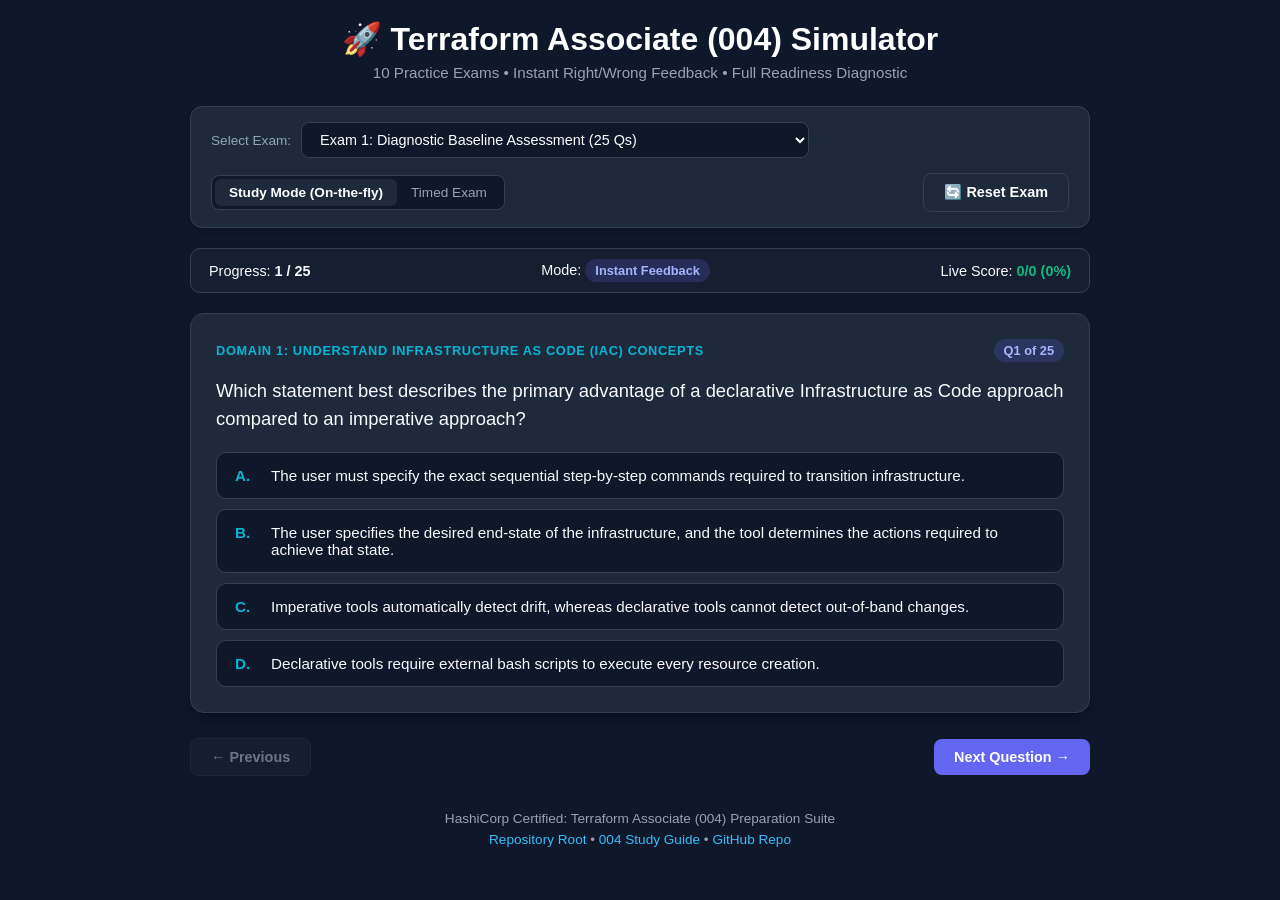
==== exams/simulator.html @ f4b9fcc1 "feat: add 10 full-length practice exams for Terraform Associate (004) with terminal and web simulato" ====
<!DOCTYPE html>
<html lang="en">
<head>
  <meta charset="UTF-8">
  <meta name="viewport" content="width=device-width, initial-scale=1.0">
  <title>Terraform Associate (004) Interactive Exam Simulator</title>
  <style>
    :root {
      --bg: #0f172a;
      --card-bg: #1e293b;
      --card-border: #334155;
      --text: #f8fafc;
      --text-muted: #94a3b8;
      --primary: #6366f1;
      --primary-hover: #4f46e5;
      --success: #10b981;
      --success-bg: rgba(16, 185, 129, 0.15);
      --danger: #ef4444;
      --danger-bg: rgba(239, 68, 68, 0.15);
      --warning: #f59e0b;
      --accent: #06b6d4;
    }
    * { box-sizing: border-box; margin: 0; padding: 0; font-family: -apple-system, BlinkMacSystemFont, "Segoe UI", Roboto, Helvetica, Arial, sans-serif; }
    body { background: var(--bg); color: var(--text); min-height: 100vh; padding: 20px; display: flex; flex-direction: column; align-items: center; }
    .container { width: 100%; max-width: 900px; }
    header { text-align: center; margin-bottom: 25px; }
    header h1 { font-size: 2rem; color: #fff; margin-bottom: 6px; display: flex; align-items: center; justify-content: center; gap: 10px; }
    header p { color: var(--text-muted); font-size: 0.95rem; }
    
    .nav-bar { background: var(--card-bg); border: 1px solid var(--card-border); border-radius: 12px; padding: 15px 20px; display: flex; flex-wrap: wrap; gap: 15px; justify-content: space-between; align-items: center; margin-bottom: 20px; box-shadow: 0 4px 6px -1px rgba(0, 0, 0, 0.2); }
    .select-group { display: flex; align-items: center; gap: 10px; }
    select, button { background: #0f172a; color: #fff; border: 1px solid var(--card-border); padding: 8px 14px; border-radius: 8px; font-size: 0.9rem; cursor: pointer; transition: all 0.2s; outline: none; }
    select:focus, button:focus { border-color: var(--primary); }
    button.btn-primary { background: var(--primary); border: none; font-weight: 600; }
    button.btn-primary:hover { background: var(--primary-hover); }
    
    .mode-toggle { display: flex; background: #0f172a; border-radius: 8px; padding: 3px; border: 1px solid var(--card-border); }
    .mode-btn { background: transparent; border: none; padding: 6px 14px; color: var(--text-muted); font-size: 0.85rem; border-radius: 6px; }
    .mode-btn.active { background: var(--card-bg); color: #fff; font-weight: 600; }
    
    .stats-bar { display: flex; justify-content: space-between; align-items: center; background: rgba(30, 41, 59, 0.5); border: 1px solid var(--card-border); border-radius: 10px; padding: 10px 18px; margin-bottom: 20px; font-size: 0.9rem; }
    .badge { display: inline-block; padding: 4px 10px; border-radius: 20px; font-size: 0.8rem; font-weight: 600; }
    .badge-blue { background: rgba(99, 102, 241, 0.2); color: #a5b4fc; }
    .badge-green { background: var(--success-bg); color: var(--success); }
    .badge-red { background: var(--danger-bg); color: var(--danger); }
    
    .question-card { background: var(--card-bg); border: 1px solid var(--card-border); border-radius: 14px; padding: 25px; margin-bottom: 25px; box-shadow: 0 10px 15px -3px rgba(0, 0, 0, 0.3); }
    .q-meta { display: flex; justify-content: space-between; align-items: center; margin-bottom: 15px; }
    .q-domain { font-size: 0.8rem; text-transform: uppercase; letter-spacing: 0.05em; color: var(--accent); font-weight: 600; }
    .q-text { font-size: 1.15rem; font-weight: 500; line-height: 1.5; margin-bottom: 20px; }
    
    .options-grid { display: flex; flex-direction: column; gap: 10px; }
    .option-btn { background: #0f172a; border: 1.5px solid var(--card-border); border-radius: 10px; padding: 14px 18px; text-align: left; color: var(--text); font-size: 0.95rem; cursor: pointer; transition: all 0.15s; display: flex; align-items: flex-start; gap: 12px; }
    .option-btn:hover:not(.locked) { border-color: var(--primary); background: #1e1b4b; }
    .option-btn.selected { border-color: var(--primary); background: rgba(99, 102, 241, 0.15); }
    .option-btn.correct { border-color: var(--success); background: var(--success-bg); color: #6ee7b7; }
    .option-btn.incorrect { border-color: var(--danger); background: var(--danger-bg); color: #fca5a5; }
    .option-letter { font-weight: bold; min-width: 24px; color: var(--accent); }
    
    .feedback-box { margin-top: 20px; padding: 16px 20px; border-radius: 10px; border-left: 4px solid var(--primary); background: #0b1329; display: none; }
    .feedback-title { font-weight: 700; margin-bottom: 6px; display: flex; align-items: center; gap: 8px; }
    .feedback-box.correct-fb { border-left-color: var(--success); }
    .feedback-box.correct-fb .feedback-title { color: var(--success); }
    .feedback-box.incorrect-fb { border-left-color: var(--danger); }
    .feedback-box.incorrect-fb .feedback-title { color: var(--danger); }
    .feedback-desc { font-size: 0.92rem; line-height: 1.5; color: #cbd5e1; }
    .lab-rec { margin-top: 10px; font-size: 0.85rem; color: #38bdf8; }
    
    .nav-controls { display: flex; justify-content: space-between; align-items: center; margin-top: 20px; }
    .btn { padding: 10px 20px; border-radius: 8px; font-weight: 600; cursor: pointer; border: 1px solid var(--card-border); background: var(--card-bg); color: #fff; }
    .btn:hover:not(:disabled) { background: #334155; }
    .btn:disabled { opacity: 0.4; cursor: not-allowed; }
    .btn-submit { background: var(--success); border: none; }
    .btn-submit:hover { background: #059669; }
    
    /* Result Report Card */
    #report-card { display: none; background: var(--card-bg); border: 1px solid var(--card-border); border-radius: 16px; padding: 30px; text-align: center; }
    .score-circle { width: 140px; height: 140px; border-radius: 50%; border: 8px solid var(--primary); display: flex; flex-direction: column; align-items: center; justify-content: center; margin: 20px auto; }
    .score-pct { font-size: 2.2rem; font-weight: 800; }
    .verdict-banner { padding: 14px 20px; border-radius: 10px; margin: 20px 0; font-size: 1.2rem; font-weight: 700; }
    .verdict-pass { background: var(--success-bg); color: var(--success); border: 1px solid var(--success); }
    .verdict-border { background: rgba(245, 158, 11, 0.15); color: var(--warning); border: 1px solid var(--warning); }
    .verdict-fail { background: var(--danger-bg); color: var(--danger); border: 1px solid var(--danger); }
    
    .domain-table { width: 100%; border-collapse: collapse; margin: 25px 0; text-align: left; font-size: 0.9rem; }
    .domain-table th, .domain-table td { padding: 10px 14px; border-bottom: 1px solid var(--card-border); }
    .domain-table th { color: var(--text-muted); font-size: 0.8rem; text-transform: uppercase; }
    .progress-bar-bg { background: #0f172a; border-radius: 6px; height: 10px; width: 100px; overflow: hidden; }
    .progress-bar-fill { height: 100%; background: var(--primary); }
    
    .footer-links { margin-top: 35px; text-align: center; font-size: 0.85rem; color: var(--text-muted); }
    .footer-links a { color: #38bdf8; text-decoration: none; }
    .footer-links a:hover { text-decoration: underline; }
  </style>
</head>
<body>
  <div class="container">
    <header>
      <h1>🚀 Terraform Associate (004) Simulator</h1>
      <p>10 Practice Exams &bull; Instant Right/Wrong Feedback &bull; Full Readiness Diagnostic</p>
    </header>

    <div class="nav-bar">
      <div class="select-group">
        <label for="examSelect" style="font-size: 0.85rem; color: var(--text-muted);">Select Exam:</label>
        <select id="examSelect" onchange="onExamChange()">
          <!-- Populated by JS -->
        </select>
      </div>

      <div class="mode-toggle">
        <button id="modeStudy" class="mode-btn active" onclick="setMode('study')">Study Mode (On-the-fly)</button>
        <button id="modeExam" class="mode-btn" onclick="setMode('exam')">Timed Exam</button>
      </div>
      
      <button class="btn" onclick="restartExam()">🔄 Reset Exam</button>
    </div>

    <div id="statsBar" class="stats-bar">
      <div>Progress: <span id="progressText" style="font-weight: 700;">1 / 25</span></div>
      <div>Mode: <span id="modeBadge" class="badge badge-blue">Instant Feedback</span></div>
      <div>Live Score: <span id="scoreText" style="font-weight: 700; color: var(--success);">0/0 (0%)</span></div>
      <div id="timerContainer" style="display: none;">⏱️ <span id="timerText" style="font-weight: 700; color: var(--warning);">60:00</span></div>
    </div>

    <!-- Active Question View -->
    <div id="questionContainer">
      <div class="question-card">
        <div class="q-meta">
          <span id="qDomain" class="q-domain">Domain 1: IaC Concepts</span>
          <span id="qIndexBadge" class="badge badge-blue">Q1 of 25</span>
        </div>
        <div id="qText" class="q-text">Loading question...</div>
        
        <div id="optionsGrid" class="options-grid">
          <!-- Populated by JS -->
        </div>

        <div id="feedbackBox" class="feedback-box">
          <div id="feedbackTitle" class="feedback-title"></div>
          <div id="feedbackDesc" class="feedback-desc"></div>
          <div id="labRec" class="lab-rec"></div>
        </div>
      </div>

      <div class="nav-controls">
        <button id="prevBtn" class="btn" onclick="prevQuestion()" disabled>&larr; Previous</button>
        <button id="nextBtn" class="btn btn-primary" onclick="nextQuestion()">Next Question &rarr;</button>
        <button id="submitBtn" class="btn btn-submit" onclick="finishExam()" style="display: none;">Submit & View Scorecard</button>
      </div>
    </div>

    <!-- Result Report Card -->
    <div id="report-card">
      <h2>🏁 Exam Complete</h2>
      <p id="reportSub" style="color: var(--text-muted); margin-top: 5px;">Diagnostic Performance Breakdown</p>
      
      <div class="score-circle">
        <span id="finalScorePct" class="score-pct">88%</span>
        <span style="font-size: 0.8rem; color: var(--text-muted);">Pass: 70%</span>
      </div>

      <div id="verdictBanner" class="verdict-banner">EXAM READY!</div>
      <p id="verdictDetail" style="margin-bottom: 20px; line-height: 1.5;"></p>

      <table class="domain-table">
        <thead>
          <tr>
            <th>Exam Domain</th>
            <th>Questions</th>
            <th>Mastery</th>
            <th>Status</th>
          </tr>
        </thead>
        <tbody id="domainTableBody">
          <!-- Populated by JS -->
        </tbody>
      </table>

      <div id="labRecsBox" style="text-align: left; background: #0f172a; padding: 18px; border-radius: 10px; margin-top: 20px;">
        <h4 style="color: #38bdf8; margin-bottom: 8px;">🎯 Target Practice Exercises for Weak Areas:</h4>
        <ul id="recsList" style="margin-left: 20px; line-height: 1.8; color: #cbd5e1;"></ul>
      </div>

      <div style="margin-top: 25px;">
        <button class="btn btn-primary" onclick="restartExam()">Take Another Exam</button>
      </div>
    </div>

    <div class="footer-links">
      <p>HashiCorp Certified: Terraform Associate (004) Preparation Suite</p>
      <p style="margin-top: 6px;">
        <a href="../README.md">Repository Root</a> &bull;
        <a href="STUDY_GUIDE_004.md">004 Study Guide</a> &bull;
        <a href="https://github.com/adric2001/terraform_practice" target="_blank">GitHub Repo</a>
      </p>
    </div>
  </div>

  <script>
    const ALL_EXAMS = [{"exam_id": 1, "title": "Diagnostic Baseline Assessment", "description": "Broad assessment covering all 9 domains of the Terraform Associate 004 exam blueprint to establish your readiness baseline.", "domain_focus": "All 9 Domains", "total_questions": 25, "passing_percentage": 70, "time_limit_minutes": 60, "questions": [{"id": "q1_01", "domain": "Domain 1: Understand Infrastructure as Code (IaC) Concepts", "question": "Which statement best describes the primary advantage of a declarative Infrastructure as Code approach compared to an imperative approach?", "options": ["A. The user must specify the exact sequential step-by-step commands required to transition infrastructure.", "B. The user specifies the desired end-state of the infrastructure, and the tool determines the actions required to achieve that state.", "C. Imperative tools automatically detect drift, whereas declarative tools cannot detect out-of-band changes.", "D. Declarative tools require external bash scripts to execute every resource creation."], "answer": "B", "explanation": "Declarative IaC (like Terraform) focuses on WHAT the final infrastructure should look like. The tool computes the difference between current state and desired state and executes the necessary API calls. Imperative tools (like custom scripts or Ansible ad-hoc) require you to write the exact steps (HOW) to reach the state.", "recommended_exercise": "01-first-resource"}, {"id": "q1_02", "domain": "Domain 3: Understand Terraform Basics", "question": "Where does Terraform store downloaded provider plugins by default during 'terraform init'?", "options": ["A. Inside the system '/etc/terraform.d/plugins' directory.", "B. Inside the hidden subdirectory '.terraform/providers/' within the working directory.", "C. Directly inside the 'terraform.tfstate' file.", "D. Provider binaries are never downloaded locally; they run remotely in HashiCorp cloud."], "answer": "B", "explanation": "Terraform downloads provider plugins into the hidden `.terraform/providers` directory in the current working directory (unless a central plugin cache directory is configured via `plugin_cache_dir`).", "recommended_exercise": "01-first-resource"}, {"id": "q1_03", "domain": "Domain 6: Use the Core Terraform Workflow", "question": "You execute 'terraform plan'. What does this command do?", "options": ["A. It directly makes API calls to create the resources in the cloud provider.", "B. It reads the current state, compares it with the configuration code, and outputs a preview of proposed changes without modifying real infrastructure.", "C. It validates syntax only and ignores remote provider state.", "D. It irrevocably commits state changes to the remote backend."], "answer": "B", "explanation": "'terraform plan' creates an execution plan. It refreshes state against real-world infrastructure (unless -refresh=false is specified), compares it with HCL configuration, and prints the proposed actions (+ create, ~ update, - destroy) without modifying resources.", "recommended_exercise": "01-first-resource"}, {"id": "q1_04", "domain": "Domain 4: Use Terraform Outside the Core Workflow", "question": "You run 'terraform fmt -check'. What is the outcome if one of your .tf files contains formatting inconsistencies?", "options": ["A. The command automatically formats and saves the file.", "B. The command deletes the misformatted file.", "C. The command returns a non-zero exit code and lists the files that need formatting, without modifying them.", "D. The command raises a fatal HCL syntax compilation error and halts the CI pipeline."], "answer": "C", "explanation": "The '-check' flag verifies if input files are formatted according to canonical HCL style. If any file needs formatting, it returns exit code 3 (non-zero) and prints the filenames, which is ideal for CI/CD linting gates.", "recommended_exercise": "01-first-resource"}, {"id": "q1_05", "domain": "Domain 8: Read, Generate, and Modify Configuration", "question": "Given a variable declared as: variable \"db_pass\" { type = string, sensitive = true }. What happens when you reference this variable in an output?", "options": ["A. Terraform encrypts the state file with AES-256 automatically.", "B. Terraform will throw an error during plan unless the output is also marked 'sensitive = true'.", "C. Terraform displays the cleartext value in CLI stdout during apply.", "D. Terraform redacts the value in terraform.tfstate."], "answer": "B", "explanation": "Terraform prevents accidental leakage of sensitive values. If an output references a sensitive variable or resource attribute, Terraform requires that output block to explicitly declare 'sensitive = true'; otherwise, planning halts with an error.", "recommended_exercise": "02-variables-and-outputs"}, {"id": "q1_06", "domain": "Domain 8: Read, Generate, and Modify Configuration", "question": "In what order of precedence does Terraform resolve variable values (from lowest to highest priority)?", "options": ["A. Default values -> Environment variables (TF_VAR_*) -> terraform.tfvars -> CLI -var flags", "B. CLI -var flags -> terraform.tfvars -> Environment variables -> Default values", "C. terraform.tfvars -> CLI -var flags -> Default values -> Environment variables", "D. Environment variables -> Default values -> terraform.tfvars -> CLI -var flags"], "answer": "A", "explanation": "Precedence from lowest to highest: 1. Default values declared in variable blocks; 2. TF_VAR_* environment variables; 3. terraform.tfvars; 4. terraform.tfvars.json; 5. *.auto.tfvars; 6. Command line flags (-var and -var-file). Higher precedence overrides lower.", "recommended_exercise": "02-variables-and-outputs"}, {"id": "q1_07", "domain": "Domain 8: Read, Generate, and Modify Configuration", "question": "You have a list of subnets: var.subnets = [\"subnet-a\", \"subnet-b\", \"subnet-c\"]. You create resources using 'count = length(var.subnets)'. What happens if you remove \"subnet-a\" from the beginning of the list?", "options": ["A. Only subnet-a is destroyed; subnet-b and subnet-c remain untouched.", "B. Subnet-b takes index [0] and subnet-c takes index [1], causing Terraform to modify or recreate all subsequent resources due to index shifting.", "C. Terraform produces a duplicate key exception.", "D. The count meta-argument automatically detects value names and avoids recreation."], "answer": "B", "explanation": "'count' identifies resources by numeric indices (e.g. aws_subnet.net[0], aws_subnet.net[1]). Removing an item from the beginning shifts all subsequent items down by one index, which causes Terraform to update or destroy/recreate every downstream resource. 'for_each' avoids this problem.", "recommended_exercise": "06-count-and-foreach"}, {"id": "q1_08", "domain": "Domain 8: Read, Generate, and Modify Configuration", "question": "When should you use the 'for_each' meta-argument instead of 'count'?", "options": ["A. Only when creating exactly two resources.", "B. When instances correspond to distinct named items (maps or sets of strings) and you want to prevent unintended recreation if items are added or removed from the middle.", "C. When provisioning resources without any provider configuration.", "D. 'for_each' is deprecated in Terraform 1.5+ in favor of count."], "answer": "B", "explanation": "'for_each' accepts a map or set of strings. Each resource instance is identified by its string key (e.g., [\"web\"], [\"db\"]), ensuring that adding or removing elements only affects that specific resource instance.", "recommended_exercise": "06-count-and-foreach"}, {"id": "q1_09", "domain": "Domain 7: Implement and Maintain State", "question": "Why is remote state locking essential when collaborating on Terraform projects?", "options": ["A. It encrypts the state file using customer-managed KMS keys.", "B. It prevents concurrent runs from executing against the same state file simultaneously, which could cause state corruption or conflicting changes.", "C. It locks the Terraform CLI version so team members cannot upgrade.", "D. It prevents developers from reading sensitive passwords in outputs."], "answer": "B", "explanation": "State locking ensures mutual exclusion. If two team members or CI jobs run 'terraform apply' at the same time on the same state, locking ensures only one process writes to state while the other waits or errors, preventing split-brain corruption.", "recommended_exercise": "17-remote-backends-and-locking"}, {"id": "q1_10", "domain": "Domain 7: Implement and Maintain State", "question": "Which combination is a standard AWS-based remote backend configuration that supports state locking?", "options": ["A. Amazon S3 bucket for state storage + DynamoDB table for state locking.", "B. Amazon EBS volume mounted across network instances.", "C. Amazon SQS queue + Amazon SNS topic.", "D. Amazon RDS PostgreSQL instance alone without S3."], "answer": "A", "explanation": "In AWS, standard practice uses an Amazon S3 bucket (with versioning and encryption) for storing the 'terraform.tfstate' file and an Amazon DynamoDB table (with a primary key named 'LockID') for distributed state locking.", "recommended_exercise": "17-remote-backends-and-locking"}, {"id": "q1_11", "domain": "Domain 4: Use Terraform Outside the Core Workflow", "question": "What is the purpose of the '.terraform.lock.hcl' file committed to version control?", "options": ["A. It holds the active state lock during an apply execution.", "B. It records the exact provider versions and cryptographic checksums selected for the configuration (Dependency Lock File).", "C. It contains encrypted backend secrets and master database credentials.", "D. It prevents unauthorized developers from executing 'terraform destroy'."], "answer": "B", "explanation": "The dependency lock file (.terraform.lock.hcl) pins the exact provider versions and their cryptographic hashes (hashes of provider binaries). Committing it to VCS guarantees that all team members and CI pipelines use identical provider versions.", "recommended_exercise": "01-first-resource"}, {"id": "q1_12", "domain": "Domain 8: Read, Generate, and Modify Configuration", "question": "What is the function of the lifecycle rule 'create_before_destroy = true'?", "options": ["A. It creates a backup of the state file before executing any destroy command.", "B. It reverses the default replacement order: Terraform creates the new replacement resource first before destroying the existing resource.", "C. It prevents any user from ever destroying the resource.", "D. It automatically rolls back failed deployments to the prior commit."], "answer": "B", "explanation": "Normally, when a resource requires replacement, Terraform destroys the old resource first, then creates the new one. 'create_before_destroy = true' inverts this lifecycle, provisioning the replacement first to reduce service downtime.", "recommended_exercise": "07-lifecycle-rules"}, {"id": "q1_13", "domain": "Domain 8: Read, Generate, and Modify Configuration", "question": "A junior engineer sets 'prevent_destroy = true' inside a database resource's lifecycle block. What happens if someone runs 'terraform destroy'?", "options": ["A. Terraform destroys all other resources and leaves the database unmanaged.", "B. Terraform halts with an error and refuses to execute the plan that would destroy the protected resource.", "C. Terraform ignores the rule if the user passes '-auto-approve'.", "D. Terraform deletes the database but saves a snapshot in AWS S3."], "answer": "B", "explanation": "'prevent_destroy = true' causes Terraform to reject with an error any execution plan that would destroy the resource (including 'terraform destroy' or replacement plans). It is a safety measure against accidental deletion.", "recommended_exercise": "07-lifecycle-rules"}, {"id": "q1_14", "domain": "Domain 5: Interact with Terraform Modules", "question": "You want to reference an output named 'vpc_id' defined inside a child module called 'network'. How do you reference it from the root module?", "options": ["A. vpc_id", "B. module.network.vpc_id", "C. child.network.outputs.vpc_id", "D. module.network.outputs.vpc_id"], "answer": "B", "explanation": "Outputs from child modules are accessed using the syntax 'module.<MODULE_NAME>.<OUTPUT_NAME>'. For example: 'module.network.vpc_id'.", "recommended_exercise": "10-child-modules"}, {"id": "q1_15", "domain": "Domain 5: Interact with Terraform Modules", "question": "Can you specify a 'version' argument when calling a local child module with 'source = \"./modules/storage\"'?", "options": ["A. Yes, version constraints can be applied to local path modules.", "B. No, the 'version' argument is only supported for modules sourced from a module registry.", "C. Yes, but only if the local folder is a Git submodule.", "D. Yes, as long as the version matches a Git tag."], "answer": "B", "explanation": "Terraform only supports the 'version' meta-argument for modules sourced from a registry (public or private). Local filesystem directory sources ('./' or '../') do not support the 'version' argument.", "recommended_exercise": "10-child-modules"}, {"id": "q1_16", "domain": "Domain 8: Read, Generate, and Modify Configuration", "question": "What is the key difference between a 'data' source block and a 'resource' block?", "options": ["A. 'data' blocks provision new infrastructure, while 'resource' blocks only read existing infrastructure.", "B. 'data' blocks allow Terraform to read and use information defined outside of Terraform or by another configuration, without managing its lifecycle.", "C. 'data' blocks are executed during 'terraform init', while 'resource' blocks are executed during 'terraform apply'.", "D. 'data' blocks cannot accept any input arguments."], "answer": "B", "explanation": "Data sources ('data' blocks) fetch read-only data from an external API or file (e.g. looking up an existing AMI ID or VPC). They do not create or destroy infrastructure; resource blocks manage infrastructure lifecycle.", "recommended_exercise": "05-data-sources"}, {"id": "q1_17", "domain": "Domain 8: Read, Generate, and Modify Configuration", "question": "What modern Terraform feature (introduced in Terraform 1.1+) allows you to rename a resource in your HCL code without Terraform planning to destroy and recreate it?", "options": ["A. alias block", "B. moved block", "C. rename block", "D. lifecycle { replace_triggered_by = ... }"], "answer": "B", "explanation": "The 'moved' block allows declarative state refactoring: 'moved { from = local_file.old to = local_file.new }'. During plan, Terraform recognizes the rename and updates state without destroying the live asset.", "recommended_exercise": "15-refactoring-with-moved-blocks"}, {"id": "q1_18", "domain": "Domain 4: Use Terraform Outside the Core Workflow", "question": "You have an existing cloud resource created manually via the Web Console. How can you bring it under Terraform management using Terraform 1.5+ declarative syntax?", "options": ["A. Use an 'import' block specifying 'to' (the resource address) and 'id' (the provider's resource ID).", "B. You must manually edit the 'terraform.tfstate' JSON file in a text editor.", "C. Run 'terraform init -import' with the cloud ARN.", "D. It is impossible to import resources once created outside Terraform."], "answer": "A", "explanation": "Terraform 1.5+ introduced the declarative 'import' block ('import { to = aws_s3_bucket.bucket id = \"my-bucket-name\" }'). Running 'terraform plan' previews the import and can generate HCL with '-generate-config-out'.", "recommended_exercise": "16-declarative-import"}, {"id": "q1_19", "domain": "Domain 4: Use Terraform Outside the Core Workflow", "question": "Which command allows you to view the detailed attributes of a specific resource tracked in your state file?", "options": ["A. terraform state list", "B. terraform state show <RESOURCE_ADDRESS>", "C. terraform plan -inspect", "D. terraform state dump"], "answer": "B", "explanation": "'terraform state show <address>' displays single-resource attributes stored in state. 'terraform state list' only lists the resource addresses without attributes.", "recommended_exercise": "12-state-manipulation"}, {"id": "q1_20", "domain": "Domain 8: Read, Generate, and Modify Configuration", "question": "What is the modern built-in resource introduced in Terraform 1.4 that replaces the external 'null_resource' without requiring third-party provider downloads?", "options": ["A. terraform_data", "B. local_exec", "C. core_resource", "D. generic_resource"], "answer": "A", "explanation": "'terraform_data' is built directly into Terraform (no provider plugin required). It stores arbitrary values, participates in the graph, and supports 'triggers_replace' to force replacement.", "recommended_exercise": "14-terraform-data-and-provisioners"}, {"id": "q1_21", "domain": "Domain 9: Understand Terraform Cloud/Enterprise Capabilities", "question": "What is a 'speculative plan' in Terraform Cloud?", "options": ["A. A plan that randomly chooses instance sizes to test cost variations.", "B. A plan triggered automatically by a pull request to test if code merges cleanly and plan succeeds, without saving state or modifying infrastructure.", "C. A plan generated without verifying provider credentials.", "D. An unverified plan scheduled to run overnight."], "answer": "B", "explanation": "In Terraform Cloud, when a developer opens a Pull Request on a connected VCS repo, a speculative plan runs automatically. It verifies that the plan succeeds and shows what would change, but cannot be applied and does not lock state.", "recommended_exercise": "21-capstone-production-system"}, {"id": "q1_22", "domain": "Domain 4: Use Terraform Outside the Core Workflow", "question": "What file extension is used by the native Terraform test framework introduced in Terraform 1.6+?", "options": ["A. .test.tf", "B. .tftest.hcl (or .tftest.json)", "C. .spec.tf", "D. .unit.hcl"], "answer": "B", "explanation": "Terraform 1.6+ native testing discovers test files ending in '.tftest.hcl' or '.tftest.json' in the current directory or a 'tests/' subdirectory when running 'terraform test'.", "recommended_exercise": "19-testing-framework-tftest"}, {"id": "q1_23", "domain": "Domain 8: Read, Generate, and Modify Configuration", "question": "You need to configure an active-passive disaster recovery setup where resources are provisioned in two different AWS regions (us-east-1 and us-west-2). How do you configure the provider?", "options": ["A. You must create two completely separate git repositories; Terraform cannot manage multiple regions in one workspace.", "B. Declare multiple provider \"aws\" blocks and assign an 'alias' argument to the secondary provider.", "C. Use the '-region' CLI parameter during apply.", "D. Declare provider \"aws_secondary\"."], "answer": "B", "explanation": "To define multiple configurations for the same provider, define one default provider block and additional aliased blocks using 'alias = \"dr_region\"'. Resources reference the alias using 'provider = aws.dr_region'.", "recommended_exercise": "18-multi-provider-aliasing"}, {"id": "q1_24", "domain": "Domain 8: Read, Generate, and Modify Configuration", "question": "Which HCL expression returns 'staging' if var.env is an empty string, but returns var.env otherwise?", "options": ["A. lookup(var.env, \"staging\")", "B. var.env != \"\" ? var.env : \"staging\"", "C. if var.env == \"\" then \"staging\" else var.env", "D. coalesce(var.env, \"staging\") -- wait, only if var.env is null or empty"], "answer": "B", "explanation": "The ternary conditional expression syntax is: 'condition ? true_val : false_val'. Therefore, 'var.env != \"\" ? var.env : \"staging\"' cleanly handles checking for an empty string.", "recommended_exercise": "08-builtin-functions"}, {"id": "q1_25", "domain": "Domain 4: Use Terraform Outside the Core Workflow", "question": "You suspect that an EC2 instance managed by Terraform has become corrupted and need Terraform to recreate it on the next apply without recreating any other resources. What is the recommended modern approach?", "options": ["A. Run 'terraform taint aws_instance.web' (legacy approach).", "B. Run 'terraform apply -replace=\"aws_instance.web\"'.", "C. Delete the instance from the state file using 'terraform state rm'.", "D. Change the resource name in HCL."], "answer": "B", "explanation": "While 'terraform taint' existed in older versions, HashiCorp officially recommends using 'terraform apply -replace=\"ADDRESS\"' (or 'terraform plan -replace=...'). It does not immediately modify state and integrates safely with the plan workflow.", "recommended_exercise": "12-state-manipulation"}]}, {"exam_id": 2, "title": "Core Workflow & CLI Deep Dive", "description": "Exhaustive testing of CLI commands, flags, init mechanics, plan serialization, log levels, and workflow edge cases.", "domain_focus": "Domain 3, 4, 6", "total_questions": 25, "passing_percentage": 70, "time_limit_minutes": 60, "questions": [{"id": "q2_01", "domain": "Domain 6: Use the Core Terraform Workflow", "question": "During 'terraform init', which of the following operations are performed? (Select all that apply / Choose most comprehensive)", "options": ["A. Initializes backend storage, downloads referenced child modules, and downloads required provider plugins.", "B. Applies state modifications directly to the cloud provider.", "C. Destroys all untracked resources.", "D. Creates cryptographic SSH keys on the local machine."], "answer": "A", "explanation": "'terraform init' initializes the working directory by: 1. Configuring and initializing the backend; 2. Sourcing and installing child modules; 3. Downloading and caching provider plugins and verifying checksums against the lock file.", "recommended_exercise": "01-first-resource"}, {"id": "q2_02", "domain": "Domain 6: Use the Core Terraform Workflow", "question": "You run 'terraform plan -out=tfplan.binary'. What is an important security consideration regarding this saved plan file?", "options": ["A. The file is automatically encrypted with the user's GPG key.", "B. The plan file is stored in cleartext (binary serialized JSON) and may contain sensitive variable values or passwords.", "C. The file can only be read on the same machine after running 'terraform decrypt'.", "D. The plan file expires after 5 minutes."], "answer": "B", "explanation": "Saved plan files generated with '-out' contain the full proposed state and configuration values, which may include plaintext sensitive attributes and secrets. It must be protected with appropriate file permissions and not committed to public repositories.", "recommended_exercise": "02-variables-and-outputs"}, {"id": "q2_03", "domain": "Domain 6: Use the Core Terraform Workflow", "question": "What is the difference between running 'terraform apply' and 'terraform apply tfplan'?", "options": ["A. 'terraform apply tfplan' applies the exact pre-computed plan without re-prompting for confirmation or recalculating diffs, whereas 'terraform apply' calculates a new plan and prompts for interactive approval.", "B. 'terraform apply tfplan' can only be executed in Terraform Cloud.", "C. 'terraform apply' is faster because it skips the refresh phase.", "D. There is no difference; tfplan is ignored."], "answer": "A", "explanation": "When given a saved plan file ('terraform apply tfplan'), Terraform does not generate a new plan or prompt for user confirmation ('yes'). It guarantees that only the exact changes evaluated when 'plan -out' was executed will be applied.", "recommended_exercise": "01-first-resource"}, {"id": "q2_04", "domain": "Domain 6: Use the Core Terraform Workflow", "question": "What exit code does 'terraform plan -detailed-exitcode' return when the plan succeeded and there are infrastructural changes to apply?", "options": ["A. 0", "B. 1", "C. 2", "D. 255"], "answer": "C", "explanation": "With '-detailed-exitcode': 0 = Succeeded with no changes; 1 = Error occurred; 2 = Succeeded with non-empty diff (changes present). This is widely used in CI/CD pipeline scripts to decide whether to prompt for approvals.", "recommended_exercise": "01-first-resource"}, {"id": "q2_05", "domain": "Domain 6: Use the Core Terraform Workflow", "question": "You need to update your state to reflect out-of-band changes without modifying any real cloud resources. What command should you use in modern Terraform?", "options": ["A. terraform apply -refresh-only", "B. terraform refresh (legacy standalone command)", "C. terraform plan -force", "D. terraform sync"], "answer": "A", "explanation": "In modern Terraform, 'terraform apply -refresh-only' inspects real infrastructure and updates the state file to match reality, presenting a plan of state-only changes for approval without making changes to real resources. The old 'terraform refresh' command is discouraged.", "recommended_exercise": "12-state-manipulation"}, {"id": "q2_06", "domain": "Domain 6: Use the Core Terraform Workflow", "question": "Under what circumstance should the '-target' option ('terraform apply -target=...') be used?", "options": ["A. As the standard everyday way to deploy microservices independently.", "B. Solely for exceptional troubleshooting or recovery from errors where dependencies are broken.", "C. To speed up daily production deployments.", "D. Whenever deploying to non-default regions."], "answer": "B", "explanation": "HashiCorp explicitly warns that '-target' should only be used for exceptional circumstances or disaster recovery (e.g., when a dependency cycle or dead resource prevents regular plans). Regular use leads to state drift and hidden dependency failures.", "recommended_exercise": "04-resource-dependencies"}, {"id": "q2_07", "domain": "Domain 4: Use Terraform Outside the Core Workflow", "question": "Which command checks whether HCL syntax is valid and whether internal resource references match, without querying remote cloud APIs?", "options": ["A. terraform init", "B. terraform validate", "C. terraform plan", "D. terraform lint"], "answer": "B", "explanation": "'terraform validate' verifies syntax, variable declarations, module arguments, and attribute references in HCL files. It does not contact remote APIs or examine existing state files, making it extremely fast for pre-commit hooks.", "recommended_exercise": "13-validations-and-conditions"}, {"id": "q2_08", "domain": "Domain 4: Use Terraform Outside the Core Workflow", "question": "Which environment variable configures verbose logging levels for the Terraform CLI?", "options": ["A. TERRAFORM_DEBUG", "B. TF_LOG", "C. HASHICORP_VERBOSE", "D. TF_VERBOSITY"], "answer": "B", "explanation": "'TF_LOG' sets the logging level. Valid values are (in increasing verbosity): TRACE, DEBUG, INFO, WARN, ERROR, or OFF. To write logs to a file, use 'TF_LOG_PATH'.", "recommended_exercise": "01-first-resource"}, {"id": "q2_09", "domain": "Domain 4: Use Terraform Outside the Core Workflow", "question": "What is the highest verbosity logging level available in Terraform?", "options": ["A. ALL", "B. DEBUG", "C. TRACE", "D. MAX"], "answer": "C", "explanation": "TRACE is the most verbose log level. It outputs internal engine operations, full HTTP request/response payloads to and from providers, and graph resolution steps.", "recommended_exercise": "01-first-resource"}, {"id": "q2_010", "domain": "Domain 6: Use the Core Terraform Workflow", "question": "If you send a single SIGINT (Ctrl+C) to a running 'terraform apply' process, what does Terraform do?", "options": ["A. Immediately kills all API connections and leaves state corrupted.", "B. Gracefully waits for currently in-flight resource operations to finish, saves the updated state, and then stops.", "C. Immediately executes a rollback by destroying all created resources.", "D. Ignores the signal completely until all plan items finish."], "answer": "B", "explanation": "On receiving a single SIGINT, Terraform enters a graceful shutdown: it stops starting new operations, allows in-flight provider API calls to conclude, updates the state file with completed work, and safely exits. Sending a second SIGINT forces an immediate abort with risk of state inconsistency.", "recommended_exercise": "01-first-resource"}, {"id": "q2_011", "domain": "Domain 4: Use Terraform Outside the Core Workflow", "question": "You want to test HCL expressions and evaluate functions interactively. Which Terraform CLI command opens an interactive REPL console?", "options": ["A. terraform repl", "B. terraform console", "C. terraform test -i", "D. terraform eval"], "answer": "B", "explanation": "'terraform console' opens an interactive shell where you can evaluate functions, inspect state variables, test ternary operators, and view data source returns against the current state.", "recommended_exercise": "08-builtin-functions"}, {"id": "q2_012", "domain": "Domain 4: Use Terraform Outside the Core Workflow", "question": "Can 'terraform console' be used to modify infrastructure or mutate resources in state?", "options": ["A. Yes, using the 'set' command inside the console.", "B. No, 'terraform console' is strictly read-only and cannot mutate state or resources.", "C. Yes, if launched with 'terraform console -write'.", "D. Yes, but only for local file resources."], "answer": "B", "explanation": "'terraform console' provides read-only evaluation. It cannot modify real infrastructure, alter state attributes, or perform creates/updates.", "recommended_exercise": "08-builtin-functions"}, {"id": "q2_013", "domain": "Domain 6: Use the Core Terraform Workflow", "question": "You change the backend configuration block from 'local' to 's3' in your root module. What command must you run next to transfer state?", "options": ["A. terraform state push s3", "B. terraform init -migrate-state", "C. terraform plan -backend", "D. terraform apply -sync"], "answer": "B", "explanation": "Whenever you change backend blocks, you must run 'terraform init'. Adding '-migrate-state' instructs Terraform to copy the existing state file from the prior backend to the new backend location.", "recommended_exercise": "17-remote-backends-and-locking"}, {"id": "q2_014", "domain": "Domain 4: Use Terraform Outside the Core Workflow", "question": "A previous run was killed abruptly and left a stale state lock in DynamoDB. How can an administrator clear the lock?", "options": ["A. terraform unlock -all", "B. terraform force-unlock <LOCK_ID>", "C. terraform state rm lock", "D. You must delete the S3 state file and start over."], "answer": "B", "explanation": "If a lock is stuck and you have verified no other process is running, you can release it using 'terraform force-unlock <LOCK_ID>', passing the Lock ID displayed in the original lock error message.", "recommended_exercise": "17-remote-backends-and-locking"}, {"id": "q2_015", "domain": "Domain 4: Use Terraform Outside the Core Workflow", "question": "How do you extract a single raw string value of an output variable named 'api_token' without surrounding quotes in shell automation?", "options": ["A. terraform output -raw api_token", "B. terraform output -plain api_token", "C. terraform output -no-quotes api_token", "D. terraform output api_token | tr -d '\"'"], "answer": "A", "explanation": "'terraform output -raw <NAME>' prints the raw, unquoted string value directly to standard output, making it ideal for piping into shell environment variables or file scripts.", "recommended_exercise": "02-variables-and-outputs"}, {"id": "q2_016", "domain": "Domain 6: Use the Core Terraform Workflow", "question": "What happens if a resource creation fails midway through 'terraform apply' due to an invalid cloud API parameter?", "options": ["A. Terraform rolls back and destroys all previously created resources from that run.", "B. Successfully created resources prior to the failure are recorded in the state file; failed resources are not added.", "C. The entire state file is erased.", "D. Terraform pauses for 24 hours waiting for API recovery."], "answer": "B", "explanation": "Terraform does NOT perform automatic rollbacks on failure. Instead, it records all successfully provisioned resources in the state file so subsequent runs can resume cleanly without orphaned infrastructure.", "recommended_exercise": "01-first-resource"}, {"id": "q2_017", "domain": "Domain 3: Understand Terraform Basics", "question": "You specify provider version constraints: version = \"~> 3.2.0\". Which of the following provider versions will Terraform accept?", "options": ["A. 3.2.5", "B. 3.3.0", "C. 4.0.0", "D. 3.1.9"], "answer": "A", "explanation": "The pessimistic constraint operator '~> 3.2.0' allows only patch updates: versions >= 3.2.0 and < 3.3.0. Version 3.2.5 falls in this range. If it had been '~> 3.2', it would have allowed up to < 4.0.0.", "recommended_exercise": "01-first-resource"}, {"id": "q2_018", "domain": "Domain 3: Understand Terraform Basics", "question": "How can you upgrade all installed providers to the newest allowed versions matching configuration constraints?", "options": ["A. terraform get -upgrade", "B. terraform init -upgrade", "C. terraform update --providers", "D. Delete main.tf and re-create it"], "answer": "B", "explanation": "'terraform init -upgrade' checks the configured source registries for newer provider versions matching version constraints in HCL and updates '.terraform.lock.hcl'.", "recommended_exercise": "01-first-resource"}, {"id": "q2_019", "domain": "Domain 6: Use the Core Terraform Workflow", "question": "Which command permanently deletes all infrastructure managed by the current configuration directory?", "options": ["A. terraform clean", "B. terraform destroy", "C. terraform state delete --all", "D. rm -rf .terraform/"], "answer": "B", "explanation": "'terraform destroy' creates a plan to terminate and delete all resources managed by the current state file, prompting for confirmation before executing API deletions.", "recommended_exercise": "01-first-resource"}, {"id": "q2_020", "domain": "Domain 4: Use Terraform Outside the Core Workflow", "question": "You need to export your complete current state file to standard output in JSON format for analysis. Which command should you execute?", "options": ["A. terraform state pull", "B. terraform state export", "C. terraform plan -json", "D. cat .terraform/state.json"], "answer": "A", "explanation": "'terraform state pull' fetches the current state directly from the configured backend (local or remote) and outputs raw state JSON to stdout.", "recommended_exercise": "12-state-manipulation"}, {"id": "q2_021", "domain": "Domain 3: Understand Terraform Basics", "question": "What is the purpose of the 'plugin_cache_dir' setting in a user's CLI configuration file (~/.terraformrc)?", "options": ["A. It prevents Terraform from downloading plugins entirely.", "B. It stores provider binaries in a single centralized folder across all projects to save disk space and network bandwidth.", "C. It stores compiled HCL bytecode.", "D. It accelerates DNS resolution."], "answer": "B", "explanation": "By default, every project downloads its own copy of provider binaries into '.terraform/providers'. Defining 'plugin_cache_dir' in '~/.terraformrc' allows multiple projects on the same machine to share cached provider binaries.", "recommended_exercise": "01-first-resource"}, {"id": "q2_022", "domain": "Domain 6: Use the Core Terraform Workflow", "question": "What happens when you add '-auto-approve' to 'terraform apply'?", "options": ["A. Terraform bypasses plan evaluation and executes blind writes.", "B. Terraform skips the interactive confirmation prompt ('Do you want to perform these actions?') and proceeds directly with the apply.", "C. Terraform ignores any errors returned by the provider.", "D. Terraform auto-commits the code changes to Git."], "answer": "B", "explanation": "'-auto-approve' instructs Terraform to skip the interactive terminal prompt asking for 'yes' before applying changes. Commonly used in CI/CD automation pipelines.", "recommended_exercise": "01-first-resource"}, {"id": "q2_023", "domain": "Domain 4: Use Terraform Outside the Core Workflow", "question": "Which command generates a visual representation of the Directed Acyclic Graph (DAG) for your configuration?", "options": ["A. terraform dag", "B. terraform graph", "C. terraform visualize", "D. terraform tree"], "answer": "B", "explanation": "'terraform graph' generates a visual representation of the dependency graph in Graphviz DOT format. It can be piped into 'dot -Tpng > graph.png'.", "recommended_exercise": "04-resource-dependencies"}, {"id": "q2_024", "domain": "Domain 4: Use Terraform Outside the Core Workflow", "question": "What occurs when you run 'terraform state rm <address>' on a live cloud database?", "options": ["A. Terraform sends an API request to delete the cloud database immediately.", "B. Terraform stops tracking the database in state, but the live cloud database continues running untouched.", "C. The database is moved to the recycle bin.", "D. The command fails if the database is running."], "answer": "B", "explanation": "'terraform state rm' purely removes the target resource from the state file. It makes zero API calls to delete or modify the real physical resource, allowing it to become unmanaged.", "recommended_exercise": "12-state-manipulation"}, {"id": "q2_025", "domain": "Domain 6: Use the Core Terraform Workflow", "question": "You want to run a plan that explicitly sets a variable from the command line. Which syntax is valid?", "options": ["A. terraform plan --var app_port=8080", "B. terraform plan -var=\"app_port=8080\"", "C. terraform plan -set app_port:8080", "D. terraform plan /var:app_port=8080"], "answer": "B", "explanation": "Command line variables are supplied with '-var' flag: 'terraform plan -var=\"app_port=8080\"' or multiple '-var' flags or with a file using '-var-file=\"custom.tfvars\"'.", "recommended_exercise": "02-variables-and-outputs"}]}, {"exam_id": 3, "title": "HCL Syntax, Variables, Collections & Functions", "description": "Rigorous evaluation of complex types, validations, built-in functions, splat syntax, and expressions.", "domain_focus": "Domain 8", "total_questions": 25, "passing_percentage": 70, "time_limit_minutes": 60, "questions": [{"id": "q3_01", "domain": "Domain 8: Read, Generate, and Modify Configuration", "question": "Which of the following is considered a structural type in Terraform HCL rather than a collection type?", "options": ["A. list", "B. map", "C. object", "D. set"], "answer": "C", "explanation": "Terraform distinguishes between collections (list, map, set) where all elements must be of the identical type, and structural types (object, tuple) which can combine elements of differing types with explicit schemas.", "recommended_exercise": "03-collections-and-types"}, {"id": "q3_02", "domain": "Domain 8: Read, Generate, and Modify Configuration", "question": "In a variable validation block, which built-in function is commonly paired with 'regex()' to ensure invalid values do not throw unhandled runtime errors?", "options": ["A. try()", "B. can()", "C. match()", "D. valid()"], "answer": "B", "explanation": "'can(regex(\"...\", var.input))' evaluates the expression and returns true if it evaluates without an error, or false if it errors. It is the canonical pattern for custom validation blocks.", "recommended_exercise": "13-validations-and-conditions"}, {"id": "q3_03", "domain": "Domain 8: Read, Generate, and Modify Configuration", "question": "Given the list: var.ips = [\"10.0.0.1\", \"10.0.0.2\", \"10.0.0.3\"]. How do you access the second element in HCL?", "options": ["A. var.ips[1]", "B. var.ips[2]", "C. var.ips.1", "D. get(var.ips, 1)"], "answer": "A", "explanation": "Terraform lists are zero-indexed. The first item is index [0], the second is index [1], and the third is index [2].", "recommended_exercise": "03-collections-and-types"}, {"id": "q3_04", "domain": "Domain 8: Read, Generate, and Modify Configuration", "question": "What is the result of the function call: lookup({ a = 1, b = 2 }, \"c\", 99)?", "options": ["A. 1", "B. null", "C. 99", "D. Error: Key 'c' not found"], "answer": "C", "explanation": "'lookup(map, key, default)' retrieves the value of a key from a map. If the key does not exist, it safely returns the specified default value (99 in this case) instead of raising an error.", "recommended_exercise": "08-builtin-functions"}, {"id": "q3_05", "domain": "Domain 8: Read, Generate, and Modify Configuration", "question": "What does the function 'flatten([[\"a\", \"b\"], [\"c\", [\"d\"]]])' produce?", "options": ["A. [\"a\", \"b\", \"c\", \"d\"]", "B. [\"a\", \"b\", \"c\", [\"d\"]]", "C. [[\"a\", \"b\", \"c\", \"d\"]]", "D. { a = \"b\", c = \"d\" }"], "answer": "A", "explanation": "'flatten()' takes a list of lists and eliminates all nested list layers, returning a single, flat list containing all the individual scalar elements.", "recommended_exercise": "08-builtin-functions"}, {"id": "q3_06", "domain": "Domain 8: Read, Generate, and Modify Configuration", "question": "You have a list of strings: var.raw = [\"web\", \"\", \"db\", null, \"cache\"]. Which built-in function removes empty strings and null entries?", "options": ["A. filter(var.raw)", "B. compact(var.raw)", "C. strip(var.raw)", "D. trim(var.raw)"], "answer": "B", "explanation": "'compact()' takes a list of strings and returns a new list with any empty strings (\"\" or null) removed.", "recommended_exercise": "08-builtin-functions"}, {"id": "q3_07", "domain": "Domain 8: Read, Generate, and Modify Configuration", "question": "How do you write a 'for' expression that transforms a list of strings '[\"alpha\", \"beta\"]' into uppercase strings?", "options": ["A. [for s in [\"alpha\", \"beta\"] : upper(s)]", "B. {for s in [\"alpha\", \"beta\"] => upper(s)}", "C. map(upper, [\"alpha\", \"beta\"])", "D. [\"alpha\", \"beta\"].map(upper)"], "answer": "A", "explanation": "List comprehensions in HCL use square brackets: '[for item in list : expression]'. To produce a map, curly braces '{for k, v in map : k => v}' are used.", "recommended_exercise": "08-builtin-functions"}, {"id": "q3_08", "domain": "Domain 8: Read, Generate, and Modify Configuration", "question": "What function computes a subnet address from a VPC CIDR prefix? Example: cidrsubnet(\"10.0.0.0/16\", 8, 2)?", "options": ["A. cidrnet()", "B. cidrsubnet()", "C. subnet()", "D. ipcalc()"], "answer": "B", "explanation": "'cidrsubnet(prefix, newbits, netnum)' calculates a subnet address within given IP network prefix. Adding 8 bits to /16 yields /24, and index 2 yields '10.0.2.0/24'.", "recommended_exercise": "21-capstone-production-system"}, {"id": "q3_09", "domain": "Domain 8: Read, Generate, and Modify Configuration", "question": "What is the difference between 'locals' and 'variables' in Terraform?", "options": ["A. Variables can be passed from outside the module (CLI, files, caller); locals are private expressions defined strictly within the module and can compute dynamic expressions.", "B. Locals can be changed during terraform apply; variables are constant.", "C. Variables support expressions and function calls; locals only support static string literals.", "D. There is no functional difference; they are aliases."], "answer": "A", "explanation": "Variables serve as module input parameters provided by the caller. Local values ('locals') are internal module constants and intermediate variables that can reference other resources and evaluate functions.", "recommended_exercise": "05-data-sources"}, {"id": "q3_10", "domain": "Domain 8: Read, Generate, and Modify Configuration", "question": "What is the output of 'merge({ a = 1, b = 2 }, { b = 99, c = 3 })'?", "options": ["A. { a = 1, b = 2, c = 3 }", "B. { a = 1, b = 99, c = 3 }", "C. Error: Duplicate key 'b'", "D. { a = 1, c = 3 }"], "answer": "B", "explanation": "'merge()' takes multiple maps and merges them into one. If the same key exists in multiple maps, the value from the rightmost (latest) map wins.", "recommended_exercise": "08-builtin-functions"}, {"id": "q3_11", "domain": "Domain 8: Read, Generate, and Modify Configuration", "question": "What is the purpose of the 'templatefile()' function?", "options": ["A. It writes an HCL template to disk.", "B. It reads a file from disk and renders its content using supplied variables according to HCL template syntax.", "C. It formats JSON files according to Prettier standards.", "D. It generates cloudformation templates."], "answer": "B", "explanation": "'templatefile(path, vars)' reads a template file from the filesystem and evaluates it using HCL template syntax (supporting loops %{ for ... } and conditionals %{ if ... }) with the supplied map of variables.", "recommended_exercise": "09-dynamic-blocks"}, {"id": "q3_12", "domain": "Domain 8: Read, Generate, and Modify Configuration", "question": "How do you strip leading whitespace and indentation in a heredoc string literal in Terraform?", "options": ["A. <<EOT", "B. <<-EOT", "C. <~EOT", "D. <!EOT"], "answer": "B", "explanation": "Using '<<-EOT' (with a hyphen) instructs Terraform to strip any leading whitespace before lines that match the indentation of the closing delimiter. Standard '<<EOT' preserves all leading spaces literally.", "recommended_exercise": "02-variables-and-outputs"}, {"id": "q3_13", "domain": "Domain 8: Read, Generate, and Modify Configuration", "question": "Which operator performs safe navigation / short-circuit fallbacks if an object attribute might not exist or might fail?", "options": ["A. try(local.config.port, 8080)", "B. fallback(local.config.port, 8080)", "C. coalesce(local.config.port, 8080)", "D. rescue(local.config.port, 8080)"], "answer": "A", "explanation": "'try(expr1, expr2, ...)' evaluates arguments in sequence and returns the first expression that succeeds without raising an error. If 'local.config.port' fails (e.g. key doesn't exist), it falls back to 8080.", "recommended_exercise": "08-builtin-functions"}, {"id": "q3_14", "domain": "Domain 8: Read, Generate, and Modify Configuration", "question": "You have a list of EC2 instance objects: instances = [{ id = \"i-1\", name = \"web\" }, { id = \"i-2\", name = \"api\" }]. What expression extracts a list of all IDs using splat syntax?", "options": ["A. var.instances.*.id", "B. var.instances[*].id", "C. var.instances.id[*]", "D. var.instances->id"], "answer": "B", "explanation": "Full splat operator syntax in modern Terraform is '[*]': 'var.instances[*].id'. Legacy attribute-only splat '.*' is deprecated.", "recommended_exercise": "08-builtin-functions"}, {"id": "q3_15", "domain": "Domain 8: Read, Generate, and Modify Configuration", "question": "What is the difference between 'set' and 'list' collection types in Terraform?", "options": ["A. Sets are ordered; lists are unordered.", "B. Sets hold only unique values and have no index ordering; lists maintain insertion order and permit duplicate values.", "C. Lists can only hold numbers; sets can hold any type.", "D. Sets can be indexed by number like var.set[0]."], "answer": "B", "explanation": "A set is an unordered collection of unique values (duplicates are automatically eliminated and elements cannot be accessed via numeric index). A list preserves exact index ordering and allows duplicates.", "recommended_exercise": "03-collections-and-types"}, {"id": "q3_16", "domain": "Domain 8: Read, Generate, and Modify Configuration", "question": "Which function converts a native HCL object into a formatted JSON string?", "options": ["A. to_json()", "B. jsonencode()", "C. format_json()", "D. jsonstringify()"], "answer": "B", "explanation": "'jsonencode()' serializes any Terraform HCL data structure (lists, maps, objects) into a valid JSON string. Its counterpart is 'jsondecode()'.", "recommended_exercise": "03-collections-and-types"}, {"id": "q3_17", "domain": "Domain 8: Read, Generate, and Modify Configuration", "question": "You have a variable: variable \"env\" { type = string, default = \"dev\" }. You define TF_VAR_env=\"prod\" in your shell, and your terraform.tfvars contains env = \"stage\". What is the evaluated value of var.env?", "options": ["A. dev", "B. prod", "C. stage", "D. Error: Duplicate variable assignment"], "answer": "C", "explanation": "Variable definitions in 'terraform.tfvars' take precedence over environment variables ('TF_VAR_*'). Precedence order: default (dev) < TF_VAR_* (prod) < terraform.tfvars (stage). Hence, 'stage' wins.", "recommended_exercise": "02-variables-and-outputs"}, {"id": "q3_18", "domain": "Domain 8: Read, Generate, and Modify Configuration", "question": "What will 'keys({ name = \"Alice\", age = 30 })' return?", "options": ["A. [\"Alice\", 30]", "B. [\"age\", \"name\"] (lexicographically sorted list)", "C. \"name, age\"", "D. { 0 = \"name\", 1 = \"age\" }"], "answer": "B", "explanation": "'keys(map)' returns a list containing all the keys in the map, sorted alphabetically (lexicographically).", "recommended_exercise": "09-dynamic-blocks"}, {"id": "q3_19", "domain": "Domain 8: Read, Generate, and Modify Configuration", "question": "What is the return type of 'toset([\"b\", \"a\", \"b\"])'?", "options": ["A. A list: [\"b\", \"a\", \"b\"]", "B. A set of unique elements: [\"a\", \"b\"]", "C. A tuple: (\"b\", \"a\", \"b\")", "D. A map with numeric keys"], "answer": "B", "explanation": "'toset()' converts a list into a set, deduplicating any repeated items and discarding list index positions.", "recommended_exercise": "06-count-and-foreach"}, {"id": "q3_20", "domain": "Domain 8: Read, Generate, and Modify Configuration", "question": "Can you define an input variable inside a child module that takes an object with optional attributes in Terraform 1.3+?", "options": ["A. No, all attributes in an object type constraint must be explicitly supplied.", "B. Yes, using the 'optional()' modifier in the type constraint: object({ port = number, desc = optional(string, \"default desc\") }).", "C. Yes, but only if the variable is marked sensitive.", "D. Yes, by using the 'any' type."], "answer": "B", "explanation": "Terraform 1.3+ added GA support for 'optional()' in object type constraints: 'object({ name = string, port = optional(number, 80) })'. If the caller omits that attribute, the default value is used.", "recommended_exercise": "03-collections-and-types"}, {"id": "q3_21", "domain": "Domain 8: Read, Generate, and Modify Configuration", "question": "What function calculates a host IP within a CIDR subnet block? Example: cidrhost(\"10.0.1.0/24\", 5)?", "options": ["A. host()", "B. cidrhost()", "C. iphost()", "D. subnet_host()"], "answer": "B", "explanation": "'cidrhost(prefix, hostnum)' calculates a host IP address within the given CIDR prefix. For 10.0.1.0/24 with hostnum 5, it returns '10.0.1.5'.", "recommended_exercise": "21-capstone-production-system"}, {"id": "q3_22", "domain": "Domain 8: Read, Generate, and Modify Configuration", "question": "Which expression produces a map from a list of strings: [\"apple\", \"banana\"], where the key is the string and the value is its string length?", "options": ["A. { for item in [\"apple\", \"banana\"] : item => length(item) }", "B. [ for item in [\"apple\", \"banana\"] : item = length(item) ]", "C. map([\"apple\", \"banana\"], length)", "D. { item : length(item) for item in [\"apple\", \"banana\"] }"], "answer": "A", "explanation": "HCL map comprehensions use curly braces: '{ for item in list : key_expr => value_expr }'. Thus, '{ for item in [\"apple\", \"banana\"] : item => length(item) }' creates the desired map.", "recommended_exercise": "08-builtin-functions"}, {"id": "q3_23", "domain": "Domain 8: Read, Generate, and Modify Configuration", "question": "What does 'file(\"${path.module}/hello.txt\")' do?", "options": ["A. Creates a file named hello.txt on disk.", "B. Reads the contents of hello.txt at that path and returns it as a string.", "C. Checks if hello.txt exists and returns a boolean.", "D. Returns the file size in bytes."], "answer": "B", "explanation": "The 'file(path)' function reads the file at the specified path and returns its contents as a raw string. If the file cannot be read, Terraform raises an error.", "recommended_exercise": "05-data-sources"}, {"id": "q3_24", "domain": "Domain 8: Read, Generate, and Modify Configuration", "question": "What is the purpose of 'filesha256(path)'?", "options": ["A. Encrypts the file using SHA256.", "B. Reads the file and calculates its SHA256 cryptographic checksum, useful for detecting content modifications in deployment triggers.", "C. Compresses the file to a zip archive.", "D. Computes the base64 encoded text."], "answer": "B", "explanation": "'filesha256(path)' calculates the SHA-256 hash of the file's raw contents without loading the entire file into memory as a string. It is commonly used with 'triggers_replace' or Lambda code hashes.", "recommended_exercise": "14-terraform-data-and-provisioners"}, {"id": "q3_25", "domain": "Domain 8: Read, Generate, and Modify Configuration", "question": "What function checks whether a string contains a specific substring in Terraform?", "options": ["A. contains()", "B. strcontains()", "C. has_substr()", "D. substring()"], "answer": "B", "explanation": "'strcontains(string, substr)' checks whether a string contains a substring (introduced in Terraform 1.5+). In contrast, 'contains(list, element)' checks whether a collection contains a specific element.", "recommended_exercise": "08-builtin-functions"}]}, {"exam_id": 4, "title": "State Architecture, Backends & State Surgery", "description": "In-depth testing on remote backends, state locking, state manipulation commands, and drift management.", "domain_focus": "Domain 7", "total_questions": 25, "passing_percentage": 70, "time_limit_minutes": 60, "questions": [{"id": "q4_01", "domain": "Domain 7: Implement and Maintain State", "question": "Why does Terraform store state? Which purpose is NOT handled by the state file?", "options": ["A. Mapping HCL configuration declarations to real-world cloud resource IDs.", "B. Caching resource metadata and attributes for fast planning.", "C. Tracking resource dependency order for accurate deletion plans.", "D. Acting as a source code control system to replace Git."], "answer": "D", "explanation": "Terraform state maps HCL resources to real world API IDs, records cached attributes, and tracks dependencies. It does NOT replace version control systems (like Git).", "recommended_exercise": "12-state-manipulation"}, {"id": "q4_02", "domain": "Domain 7: Implement and Maintain State", "question": "If sensitive variables or passwords are used to configure resources, where are they stored in plaintext?", "options": ["A. They are never stored anywhere once apply finishes.", "B. In the 'terraform.tfstate' file.", "C. Only inside the cloud provider's API logs.", "D. In '.terraform.lock.hcl'."], "answer": "B", "explanation": "Terraform state stores the full state of every managed resource, including attributes marked 'sensitive = true'. Therefore, anyone with read access to the state file can read secrets in plaintext. Securing the backend is critical.", "recommended_exercise": "20-secrets-and-sensitive-data"}, {"id": "q4_03", "domain": "Domain 7: Implement and Maintain State", "question": "What is partial backend configuration?", "options": ["A. A backend where only some resources are stored in state.", "B. Omitting sensitive parameters (like credentials, bucket names, regions) from the HCL 'backend' block and providing them at runtime via '-backend-config' CLI flags or files.", "C. A backend that syncs once every 24 hours.", "D. Storing state partially in Git and partially in AWS."], "answer": "B", "explanation": "Partial configuration allows you to leave backend configuration settings empty or omitted in HCL code to prevent hardcoding environment-specific or secret parameters, supplying them during 'terraform init -backend-config=...' instead.", "recommended_exercise": "17-remote-backends-and-locking"}, {"id": "q4_04", "domain": "Domain 7: Implement and Maintain State", "question": "You execute 'terraform state mv aws_instance.old_web aws_instance.new_web'. What happens to the running EC2 instance?", "options": ["A. AWS restarts the instance with the new tag.", "B. The instance is stopped, renamed, and started.", "C. The instance continues running untouched; only its tracking address in the state file is renamed.", "D. The instance is deleted and recreated."], "answer": "C", "explanation": "'terraform state mv' operates purely on the state file's internal mapping index. It does not contact the cloud provider API and does not alter the physical resource.", "recommended_exercise": "12-state-manipulation"}, {"id": "q4_05", "domain": "Domain 7: Implement and Maintain State", "question": "How can Configuration B read outputs exported by Configuration A without directly sharing configuration files?", "options": ["A. Use the 'data \"terraform_remote_state\"' data source to read Configuration A's state file.", "B. Use Git submodules.", "C. Copy paste outputs.tf from Configuration A.", "D. Configuration files cannot read outputs from another state."], "answer": "A", "explanation": "'data \"terraform_remote_state\"' allows a Terraform workspace to access the root module output values of another separate Terraform state file, establishing read-only decoupled integration.", "recommended_exercise": "17-remote-backends-and-locking"}, {"id": "q4_06", "domain": "Domain 7: Implement and Maintain State", "question": "Where does Terraform store workspace state files when using the default 'local' backend?", "options": ["A. In the root directory named 'terraform.tfstate.<workspace_name>'", "B. In a subfolder named 'terraform.tfstate.d/<workspace_name>/terraform.tfstate'", "C. In '~/.terraform/workspaces/'", "D. In the .git folder"], "answer": "B", "explanation": "For the local backend, non-default workspaces store their state inside the directory 'terraform.tfstate.d/<workspace_name>/terraform.tfstate'. The default workspace is stored at './terraform.tfstate'.", "recommended_exercise": "11-workspaces"}, {"id": "q4_07", "domain": "Domain 7: Implement and Maintain State", "question": "When using the AWS S3 backend, how are workspaces partitioned inside the S3 bucket?", "options": ["A. A separate AWS account is required for each workspace.", "B. Under the prefix 'env:/<workspace_name>/<key>'.", "C. In separate S3 buckets named <bucket>-<workspace>.", "D. S3 backend does not support workspaces."], "answer": "B", "explanation": "When using remote backends like S3, non-default workspaces are automatically saved under an 'env:/' prefix inside the bucket, e.g. 's3://mybucket/env:/prod/terraform.tfstate'.", "recommended_exercise": "11-workspaces"}, {"id": "q4_08", "domain": "Domain 7: Implement and Maintain State", "question": "When is using Terraform Workspaces NOT recommended according to HashiCorp best practices?", "options": ["A. For testing feature branches of the same infrastructure.", "B. For separating distinct deployment environments (dev, staging, prod) that require different credentials, access policies, regions, or backends.", "C. For fast ephemeral test environments.", "D. When using local state."], "answer": "B", "explanation": "HashiCorp guidelines recommend distinct directory/backend configurations (not workspaces) for production vs staging/dev environments because they share the same backend credentials and access boundaries, increasing blast radius risk.", "recommended_exercise": "11-workspaces"}, {"id": "q4_09", "domain": "Domain 7: Implement and Maintain State", "question": "What is 'state drift' in Infrastructure as Code?", "options": ["A. When the Terraform CLI is upgraded to a newer binary.", "B. The divergence between the real-world infrastructure attributes and the records stored in the Terraform state file (e.g. from manual changes in the web console).", "C. Moving state files between local and remote backends.", "D. When Git branches have conflicting merge conflicts."], "answer": "B", "explanation": "State drift occurs when real infrastructure changes outside of Terraform's knowledge (such as manual edits in the cloud console or automated autoscaling), causing the actual state to differ from the recorded state.", "recommended_exercise": "07-lifecycle-rules"}, {"id": "q4_10", "domain": "Domain 7: Implement and Maintain State", "question": "What happens when you run 'terraform state list'?", "options": ["A. Displays all Terraform configurations in your organization.", "B. Lists all resource addresses currently recorded in the active state file.", "C. Displays all available provider versions in the registry.", "D. Displays the history of all changes ever applied."], "answer": "B", "explanation": "'terraform state list' outputs a list of all resource addresses currently tracked in the state file (e.g. 'aws_instance.web', 'module.vpc.aws_subnet.public[0]').", "recommended_exercise": "12-state-manipulation"}, {"id": "q4_11", "domain": "Domain 7: Implement and Maintain State", "question": "A team member wants to push a modified state file back to the remote backend after manual inspection. Which command does this?", "options": ["A. terraform state upload", "B. terraform state push", "C. terraform apply -state", "D. terraform push"], "answer": "B", "explanation": "'terraform state push' writes a state file from local disk to the remote backend. Because this can overwrite team state and cause corruption, it should be used with extreme caution.", "recommended_exercise": "12-state-manipulation"}, {"id": "q4_12", "domain": "Domain 7: Implement and Maintain State", "question": "Which backend feature is supported natively by Terraform Cloud / HCP Terraform without requiring additional cloud services?", "options": ["A. Automated state locking and remote execution.", "B. Manual FTP state synchronization.", "C. Unencrypted plain-text state logging.", "D. Hardcoded IP whitelisting only."], "answer": "A", "explanation": "Terraform Cloud provides managed remote state storage, built-in non-blocking and blocking state locks, and optional remote execution (running plan/apply on HashiCorp agents) out of the box.", "recommended_exercise": "21-capstone-production-system"}, {"id": "q4_13", "domain": "Domain 7: Implement and Maintain State", "question": "How can you disable state locking during an emergency 'terraform plan' execution?", "options": ["A. terraform plan -no-lock", "B. terraform plan -lock=false", "C. terraform plan --bypass", "D. terraform plan -force"], "answer": "B", "explanation": "The '-lock=false' flag disables state locking for the current CLI execution. It is dangerous if others are writing concurrently, but helpful for read-only inspection if a lock is stuck.", "recommended_exercise": "17-remote-backends-and-locking"}, {"id": "q4_14", "domain": "Domain 7: Implement and Maintain State", "question": "You need to wait up to 3 minutes for an active state lock to be released before timing out. Which flag achieves this?", "options": ["A. -wait=180s", "B. -lock-timeout=180s", "C. -timeout=3m", "D. -retry=180"], "answer": "B", "explanation": "'-lock-timeout=180s' instructs Terraform to keep retrying to acquire the state lock for up to 180 seconds before failing with a lock acquisition error.", "recommended_exercise": "17-remote-backends-and-locking"}, {"id": "q4_15", "domain": "Domain 7: Implement and Maintain State", "question": "What is the consequence of deleting the 'terraform.tfstate' file from a project that already has active infrastructure running in the cloud?", "options": ["A. The cloud provider automatically terminates all the active resources.", "B. Terraform loses all tracking of the resources; running 'terraform apply' will attempt to recreate them, causing conflict errors or duplicate infrastructure.", "C. Terraform automatically rebuilds the state file by scanning your AWS account.", "D. Nothing; Terraform does not require state."], "answer": "B", "explanation": "If state is lost, Terraform does not know those resources exist. On the next apply, it attempts to recreate them, leading to collision errors (e.g. S3 bucket already exists) or costly duplicate infrastructure.", "recommended_exercise": "12-state-manipulation"}, {"id": "q4_16", "domain": "Domain 7: Implement and Maintain State", "question": "Where does Terraform keep backup copies of the local state file when changes are applied?", "options": ["A. In the cloud console.", "B. In 'terraform.tfstate.backup'.", "C. Inside '.terraform/backups/'.", "D. In the Git reflog."], "answer": "B", "explanation": "When using the local backend, Terraform writes the previous state to 'terraform.tfstate.backup' before saving the newly applied state, enabling manual disaster recovery if needed.", "recommended_exercise": "12-state-manipulation"}, {"id": "q4_17", "domain": "Domain 7: Implement and Maintain State", "question": "Can a single Terraform configuration block declare multiple 'backend' blocks simultaneously?", "options": ["A. Yes, for redundant state mirroring.", "B. No, a configuration can only define exactly one backend block.", "C. Yes, one local and one remote.", "D. Yes, up to three backends."], "answer": "B", "explanation": "Terraform allows only one backend block per configuration. Redundant multi-backend state writes are not supported by the core engine.", "recommended_exercise": "17-remote-backends-and-locking"}, {"id": "q4_18", "domain": "Domain 7: Implement and Maintain State", "question": "You want to refactor resource 'aws_security_group.sg' into a child module 'module.network.aws_security_group.sg'. Which CLI command moves the state address without recreation?", "options": ["A. terraform state cp aws_security_group.sg module.network.aws_security_group.sg", "B. terraform state mv aws_security_group.sg module.network.aws_security_group.sg", "C. terraform module migrate", "D. terraform refactor"], "answer": "B", "explanation": "'terraform state mv <SOURCE> <DEST>' moves the state tracking record to the new address inside the child module.", "recommended_exercise": "12-state-manipulation"}, {"id": "q4_19", "domain": "Domain 7: Implement and Maintain State", "question": "How does Terraform detect if another user is actively modifying a remote S3 backend state?", "options": ["A. S3 bucket versioning timestamps.", "B. By checking for a LockID item in the associated DynamoDB table.", "C. By pinging the user's IP address.", "D. Through IAM role lease locks."], "answer": "B", "explanation": "The AWS S3 backend integrates with DynamoDB for state locking. Before any write, Terraform writes an item with a unique 'LockID' (containing md5, operation, user, created timestamp).", "recommended_exercise": "17-remote-backends-and-locking"}, {"id": "q4_20", "domain": "Domain 7: Implement and Maintain State", "question": "What is the recommended best practice for managing blast radius in enterprise Terraform architectures?", "options": ["A. Place the entire enterprise infrastructure into a single massive main.tf with 1,000 resources.", "B. Break infrastructure into smaller, decoupled state configurations (e.g. networking, databases, applications) with independent state files.", "C. Never use state files.", "D. Store state in public GitHub repos."], "answer": "B", "explanation": "Smaller state files limit the blast radius: a mistake or failed apply in an application deployment cannot inadvertently corrupt or destroy core network or database state.", "recommended_exercise": "21-capstone-production-system"}, {"id": "q4_21", "domain": "Domain 7: Implement and Maintain State", "question": "What is the purpose of 'terraform state replace-provider'?", "options": ["A. Upgrades a provider to the newest version.", "B. Changes the provider source for existing resources in state (e.g. migrating from hashicorp/aws to an internal fork or renamed provider).", "C. Uninstalls unused provider binaries.", "D. Generates mock provider test fixtures."], "answer": "B", "explanation": "'terraform state replace-provider <FROM_PROVIDER> <TO_PROVIDER>' updates the provider FQCN for all matching resources in state without requiring manual JSON editing.", "recommended_exercise": "12-state-manipulation"}, {"id": "q4_22", "domain": "Domain 7: Implement and Maintain State", "question": "Does 'terraform plan' require read access to the state file?", "options": ["A. No, plan only inspects HCL files.", "B. Yes, plan must read existing state to determine what changes are required to reach the desired configuration.", "C. Only if resources use provisioners.", "D. Only when using Terraform Cloud."], "answer": "B", "explanation": "Terraform plan requires read access to state because the execution plan is calculated by diffing the desired configuration against the current state.", "recommended_exercise": "01-first-resource"}, {"id": "q4_23", "domain": "Domain 7: Implement and Maintain State", "question": "What is the default state storage backend when no 'backend' block is declared?", "options": ["A. cloud", "B. local", "C. memory", "D. consul"], "answer": "B", "explanation": "If no backend is declared, Terraform defaults to the 'local' backend, creating and reading 'terraform.tfstate' on the local filesystem.", "recommended_exercise": "01-first-resource"}, {"id": "q4_24", "domain": "Domain 7: Implement and Maintain State", "question": "Why is committing 'terraform.tfstate' directly to a public Git repository a major security violation?", "options": ["A. Git cannot parse JSON files.", "B. State files contain unencrypted sensitive attributes, passwords, and private keys, making them accessible to anyone with repository access.", "C. Git locks prevent Terraform from applying changes.", "D. The file size exceeds Git limits."], "answer": "B", "explanation": "Terraform state stores raw resource attributes in unencrypted JSON, which frequently contains initial passwords, API tokens, TLS keys, and sensitive database strings.", "recommended_exercise": "20-secrets-and-sensitive-data"}, {"id": "q4_25", "domain": "Domain 7: Implement and Maintain State", "question": "What happens if two operators attempt to run 'terraform apply' simultaneously against a backend with state locking enabled?", "options": ["A. Both executions merge their changes simultaneously.", "B. The first operator acquires the lock; the second operator's execution fails immediately with an error (or waits if lock-timeout is set).", "C. The second operator cancels the first operator's run.", "D. Both runs are aborted."], "answer": "B", "explanation": "State locking ensures mutual exclusion. The second process detects the existing lock and terminates with an error (e.g. 'Error acquiring the state lock'), protecting state consistency.", "recommended_exercise": "17-remote-backends-and-locking"}]}, {"exam_id": 5, "title": "Modules, Registries & Architecture", "description": "Complete examination on child modules, encapsulation, registries, sources, versioning, and architectural patterns.", "domain_focus": "Domain 5", "total_questions": 25, "passing_percentage": 70, "time_limit_minutes": 60, "questions": [{"id": "q5_01", "domain": "Domain 5: Interact with Terraform Modules", "question": "What constitutes a 'Root Module' in Terraform?", "options": ["A. A special module downloaded from the HashiCorp private registry.", "B. The working directory containing the .tf files where the Terraform CLI is executed.", "C. The module located at '/root/' on Linux.", "D. A module that does not declare any input variables."], "answer": "B", "explanation": "Every Terraform configuration has at least one module known as the root module, which consists of the resources and files in the directory where 'terraform' CLI commands are run.", "recommended_exercise": "10-child-modules"}, {"id": "q5_02", "domain": "Domain 5: Interact with Terraform Modules", "question": "What is the standard naming convention for a repository to be published to the public Terraform Registry?", "options": ["A. terraform-<PROVIDER>-<NAME>", "B. module-<NAME>-<PROVIDER>", "C. tf-module-<NAME>", "D. hashicorp-<NAME>"], "answer": "A", "explanation": "The public Terraform Registry requires repository names to follow the exact format 'terraform-<PROVIDER>-<NAME>', such as 'terraform-aws-vpc'.", "recommended_exercise": "10-child-modules"}, {"id": "q5_03", "domain": "Domain 5: Interact with Terraform Modules", "question": "You want to call a module from a Git repository and pin it to a specific tag 'v2.1.0'. What is the correct syntax for the 'source' argument?", "options": ["A. source = \"git::https://github.com/org/repo.git?ref=v2.1.0\"", "B. source = \"git::https://github.com/org/repo.git#v2.1.0\"", "C. source = \"https://github.com/org/repo.git/tags/v2.1.0\"", "D. source = \"git::https://github.com/org/repo.git@v2.1.0\""], "answer": "A", "explanation": "For Git repositories, the '?ref=' query parameter specifies the branch, tag, or commit hash to check out: 'git::https://github.com/org/repo.git?ref=v2.1.0'.", "recommended_exercise": "10-child-modules"}, {"id": "q5_04", "domain": "Domain 5: Interact with Terraform Modules", "question": "In a monorepo containing multiple modules in subdirectories, what syntax points to a specific subdirectory within a Git source?", "options": ["A. git::https://example.com/repo.git//modules/vpc", "B. git::https://example.com/repo.git/modules/vpc", "C. git::https://example.com/repo.git#subdir=modules/vpc", "D. git::https://example.com/repo.git:modules/vpc"], "answer": "A", "explanation": "Terraform uses a special double-slash '//' separator to indicate a subdirectory inside a Git repository clone: 'git::https://example.com/repo.git//modules/vpc'.", "recommended_exercise": "10-child-modules"}, {"id": "q5_05", "domain": "Domain 5: Interact with Terraform Modules", "question": "Why is it an anti-pattern to declare provider blocks inside reusable shared child modules?", "options": ["A. Providers inside child modules increase network bandwidth.", "B. Child modules should inherit providers from the root module; declaring providers inside child modules makes them difficult to reuse, complicates provider aliasing, and breaks destruction order.", "C. Terraform CLI throws a compilation error if any provider is in a child module.", "D. Providers can only be downloaded in the root module directory."], "answer": "B", "explanation": "Reusable child modules should only declare 'required_providers' (specifying version and source constraints). Declaring concrete 'provider' blocks with credentials or regions inside child modules couples them tightly and prevents clean provider inheritance.", "recommended_exercise": "18-multi-provider-aliasing"}, {"id": "q5_06", "domain": "Domain 5: Interact with Terraform Modules", "question": "How do you pass an aliased provider 'aws.west' from the root module to a child module expecting provider 'aws'?", "options": ["A. providers = { aws = aws.west }", "B. provider = aws.west", "C. alias = aws.west", "D. aws_provider = aws.west"], "answer": "A", "explanation": "Child modules accept provider configurations via the 'providers' map argument: 'module \"app\" { source = \"...\" providers = { aws = aws.west } }'.", "recommended_exercise": "18-multi-provider-aliasing"}, {"id": "q5_07", "domain": "Domain 5: Interact with Terraform Modules", "question": "Can you use 'for_each' on a 'module' block in modern Terraform?", "options": ["A. No, for_each is only allowed on resource blocks.", "B. Yes, for_each can instantiate multiple instances of a module based on a map or set.", "C. Yes, but only with local modules, not registry modules.", "D. Yes, but only in Terraform Enterprise."], "answer": "B", "explanation": "Terraform 0.13+ introduced support for 'for_each' and 'count' on 'module' blocks. Each module instance is keyed by the map key (e.g. 'module.service[\"auth\"]').", "recommended_exercise": "10-child-modules"}, {"id": "q5_08", "domain": "Domain 5: Interact with Terraform Modules", "question": "What is the purpose of the 'required_providers' block inside a child module?", "options": ["A. It specifies credentials for the cloud provider.", "B. It defines the source and version requirements for provider plugins that the child module requires to operate properly.", "C. It downloads providers immediately without needing 'terraform init'.", "D. It replaces the root module's provider configuration."], "answer": "B", "explanation": "A child module's 'required_providers' block specifies the provider local name, FQCN source (e.g. 'hashicorp/aws'), and version constraints required by the module.", "recommended_exercise": "10-child-modules"}, {"id": "q5_09", "domain": "Domain 5: Interact with Terraform Modules", "question": "What is the effect of setting 'depends_on = [module.database]' inside a 'module.backend' block?", "options": ["A. It compiles both modules into a single binary.", "B. It ensures that all resources inside module.database are completely provisioned before any resource inside module.backend begins creation.", "C. It shares variables automatically between both modules.", "D. It merges the state files of both modules."], "answer": "B", "explanation": "Setting 'depends_on' on a module block creates an explicit module-to-module dependency. All resources inside the upstream module must complete provisioning before any resource in the downstream module begins.", "recommended_exercise": "04-resource-dependencies"}, {"id": "q5_10", "domain": "Domain 5: Interact with Terraform Modules", "question": "Which files are considered standard conventions for any well-structured Terraform module?", "options": ["A. main.tf, variables.tf, outputs.tf, README.md", "B. index.js, package.json, docker-compose.yml", "C. terraform.exe, config.yaml, setup.sh", "D. app.tf, run.tf, end.tf"], "answer": "A", "explanation": "HashiCorp's official standard module structure recommends: 'main.tf' (primary resources), 'variables.tf' (input variable declarations), 'outputs.tf' (exported outputs), and 'README.md' (documentation).", "recommended_exercise": "10-child-modules"}, {"id": "q5_11", "domain": "Domain 5: Interact with Terraform Modules", "question": "How are resources inside a child module addressed in state?", "options": ["A. module.<MODULE_NAME>.<RESOURCE_TYPE>.<RESOURCE_NAME>", "B. <RESOURCE_TYPE>.<RESOURCE_NAME>", "C. <MODULE_NAME>#<RESOURCE_NAME>", "D. child.<MODULE_NAME>.<RESOURCE_NAME>"], "answer": "A", "explanation": "Resources managed within a child module are prefixed with 'module.<MODULE_NAME>.', e.g. 'module.vpc.aws_subnet.public_1'. If nested, they chain: 'module.outer.module.inner.resource_type.name'.", "recommended_exercise": "10-child-modules"}, {"id": "q5_12", "domain": "Domain 5: Interact with Terraform Modules", "question": "What happens if a child module has an input variable with no default value and the root module does not provide a value when calling it?", "options": ["A. The variable defaults to null.", "B. Terraform halts during plan/validation with an error stating that a required argument is missing.", "C. Terraform prompts interactively on the command line for the child module variable.", "D. The resource inside the module is skipped."], "answer": "B", "explanation": "If a child module variable does not specify a 'default' attribute, it is a required input. Omitting it when calling the module results in an immediate validation error during plan.", "recommended_exercise": "10-child-modules"}, {"id": "q5_13", "domain": "Domain 5: Interact with Terraform Modules", "question": "You want to download and install new versions of Git-based child modules without re-initializing the backend. Which command is quickest?", "options": ["A. terraform get -update", "B. terraform sync", "C. terraform pull", "D. git pull"], "answer": "A", "explanation": "'terraform get -update' downloads and updates all referenced child modules according to their source settings without running full backend configuration.", "recommended_exercise": "10-child-modules"}, {"id": "q5_14", "domain": "Domain 5: Interact with Terraform Modules", "question": "What is the three-part source identifier format for a module hosted on the official public Terraform Registry?", "options": ["A. <NAMESPACE>/<NAME>/<PROVIDER>", "B. <NAME>/<VERSION>/<REGION>", "C. <AUTHOR>/<MODULE>", "D. <REGISTRY>/<PROJECT>/<RESOURCE>"], "answer": "A", "explanation": "Modules on the public registry use '<NAMESPACE>/<NAME>/<PROVIDER>', e.g. 'terraform-aws-modules/vpc/aws'.", "recommended_exercise": "10-child-modules"}, {"id": "q5_15", "domain": "Domain 5: Interact with Terraform Modules", "question": "How does Terraform treat an internal resource declared inside a child module that is NOT defined in outputs.tf?", "options": ["A. The resource is public and accessible anywhere in root.", "B. The resource is encapsulated (private) within the child module and cannot be accessed by the calling module.", "C. The resource is deleted during apply.", "D. The resource cannot be provisioned."], "answer": "B", "explanation": "Encapsulation is a core module principle: resources inside a child module are completely private to that module. The only way the calling root module can access any value is if the child module explicitly exports it via an 'output' block.", "recommended_exercise": "10-child-modules"}, {"id": "q5_16", "domain": "Domain 5: Interact with Terraform Modules", "question": "What happens if you run 'terraform apply' on a configuration where a child module source path does not exist?", "options": ["A. Terraform skips that module.", "B. 'terraform init' will fail during the module installation phase with a missing source error.", "C. Terraform builds a blank placeholder module.", "D. Terraform searches GitHub for a matching name."], "answer": "B", "explanation": "Module installation occurs during 'terraform init'. If a module source path cannot be resolved or found on disk/remotely, initialization terminates with a fatal error.", "recommended_exercise": "10-child-modules"}, {"id": "q5_17", "domain": "Domain 5: Interact with Terraform Modules", "question": "Can child modules access local values ('locals') defined in the root module?", "options": ["A. Yes, all locals are globally scoped across all modules.", "B. No, locals are scoped strictly to the module in which they are declared; they must be passed explicitly as variable inputs.", "C. Yes, if referenced as root.local.<NAME>.", "D. Only if defined in a file named global.tf."], "answer": "B", "explanation": "Locals have strictly local module scope. They are not inherited by child modules. To share a local value with a child module, pass it explicitly as an input variable argument.", "recommended_exercise": "10-child-modules"}, {"id": "q5_18", "domain": "Domain 5: Interact with Terraform Modules", "question": "Which of the following source strings represents a module hosted on a private Terraform Cloud / Enterprise registry?", "options": ["A. app.terraform.io/my-org/vpc/aws", "B. registry://my-org-vpc-aws", "C. terraform-cloud::vpc/aws", "D. private.registry/vpc"], "answer": "A", "explanation": "Modules in private registries (such as Terraform Cloud) include the registry hostname as the first component: '<HOSTNAME>/<ORGANIZATION>/<NAME>/<PROVIDER>'.", "recommended_exercise": "10-child-modules"}, {"id": "q5_19", "domain": "Domain 5: Interact with Terraform Modules", "question": "What is the recommended practice when calling registry modules in production configurations?", "options": ["A. Omit the version argument so you always automatically pull the latest untested code.", "B. Always pin the module to an exact or constrained semantic version (e.g. version = \"~> 5.1.0\").", "C. Copy the entire registry code manually into your root main.tf.", "D. Pin to version = \"latest\"."], "answer": "B", "explanation": "Always pin module versions in production. If you omit the version, 'terraform init' downloads the newest release, which may introduce breaking changes unexpectedly.", "recommended_exercise": "10-child-modules"}, {"id": "q5_20", "domain": "Domain 5: Interact with Terraform Modules", "question": "What is an 'embedded module' or 'submodule'?", "options": ["A. A module embedded inside a compiled Go binary.", "B. A child module contained within a subfolder of another parent module (often located in a 'modules/' subdirectory).", "C. A module that can only run in Docker.", "D. A deprecated feature in Terraform 1.0."], "answer": "B", "explanation": "A submodule is a child module located within a subfolder of a larger parent repository (commonly in a 'modules/' directory), providing optional specialized capabilities (e.g. 'terraform-aws-vpc/modules/vpc-endpoints').", "recommended_exercise": "10-child-modules"}, {"id": "q5_21", "domain": "Domain 5: Interact with Terraform Modules", "question": "Can a child module declare outputs without any descriptions?", "options": ["A. Yes, but providing a description is considered an industry best practice for documentation.", "B. No, Terraform raises an error if an output lacks a description.", "C. Only if the output is sensitive.", "D. Only in root modules."], "answer": "A", "explanation": "While 'description' is optional in HCL syntax, documenting outputs is strongly recommended because registry documentation generators (like terraform-docs) use them to create module documentation.", "recommended_exercise": "02-variables-and-outputs"}, {"id": "q5_22", "domain": "Domain 5: Interact with Terraform Modules", "question": "You have a module call: module \"cluster\" { source = \"...\" count = 3 }. How do you access the 'endpoint' output of the second instance?", "options": ["A. module.cluster[1].endpoint", "B. module.cluster.endpoint[1]", "C. module.cluster.1.endpoint", "D. module[1].cluster.endpoint"], "answer": "A", "explanation": "When 'count' is applied to a module, the module instances are indexed like a list: 'module.<NAME>[<INDEX>].<OUTPUT>'. The second instance is index [1]: 'module.cluster[1].endpoint'.", "recommended_exercise": "10-child-modules"}, {"id": "q5_23", "domain": "Domain 5: Interact with Terraform Modules", "question": "What happens if two child modules create a resource with the same local name, for example: resource \"aws_s3_bucket\" \"logs\" inside module A and module B?", "options": ["A. Terraform raises a duplicate resource declaration error.", "B. It is completely valid because resource names are scoped to their respective modules: module.a.aws_s3_bucket.logs vs module.b.aws_s3_bucket.logs.", "C. The second module overwrites the first.", "D. S3 buckets cannot have the same resource name."], "answer": "B", "explanation": "Resource names are namespaced by their module path. Two different modules can each declare an 'aws_s3_bucket.logs' without collision, provided the physical cloud bucket names differ.", "recommended_exercise": "10-child-modules"}, {"id": "q5_24", "domain": "Domain 5: Interact with Terraform Modules", "question": "What is the purpose of the 'terraform-docs' utility commonly used in module workflows?", "options": ["A. It compiles HCL code into PDF manuals.", "B. It inspects a module's inputs, outputs, providers, and requirements, and automatically generates formatted Markdown documentation tables.", "C. It connects to HashiCorp support.", "D. It generates Terraform Cloud billing statements."], "answer": "B", "explanation": "'terraform-docs' is a widely used DevOps tool that reads Terraform modules and automatically generates comprehensive README markdown tables documenting inputs, outputs, requirements, and resources.", "recommended_exercise": "10-child-modules"}, {"id": "q5_25", "domain": "Domain 5: Interact with Terraform Modules", "question": "Which of the following is an architectural anti-pattern when designing reusable Terraform modules?", "options": ["A. Making modules composable and focused on a single logical responsibility (e.g. VPC module, Database module).", "B. Creating a monolithic 'god module' that bundles VPC, Kubernetes, Databases, DNS, and Alerting into one giant un-configurable configuration.", "C. Exposing key resource IDs via outputs.", "D. Declaring type constraints on all input variables."], "answer": "B", "explanation": "Monolithic 'kitchen sink' modules that try to provision everything are inflexible, difficult to test, slow to plan, and create high blast-radius risks. Clean, composable, single-purpose modules are the gold standard.", "recommended_exercise": "21-capstone-production-system"}]}, {"exam_id": 6, "title": "Resource Dependencies, Lifecycles & Dynamic Blocks", "description": "In-depth testing on implicit/explicit dependencies, lifecycle rules, zero-downtime updates, and dynamic blocks.", "domain_focus": "Domain 4, 8", "total_questions": 25, "passing_percentage": 70, "time_limit_minutes": 60, "questions": [{"id": "q6_01", "domain": "Domain 8: Read, Generate, and Modify Configuration", "question": "What is an implicit dependency in Terraform?", "options": ["A. A dependency declared using the 'depends_on' meta-argument.", "B. A dependency inferred automatically by Terraform when an attribute of one resource is referenced in the configuration of another resource.", "C. A dependency specified in the provider documentation.", "D. A dependency configured via an external shell script."], "answer": "B", "explanation": "Terraform automatically analyzes expressions across resources. If Resource B references 'aws_instance.web.id', Terraform infers that Resource A must be created before Resource B. This is an implicit dependency.", "recommended_exercise": "04-resource-dependencies"}, {"id": "q6_02", "domain": "Domain 8: Read, Generate, and Modify Configuration", "question": "When is the 'depends_on' meta-argument necessary?", "options": ["A. For every resource created in Terraform.", "B. Only when an ordering dependency exists between two resources or modules that is NOT captured by attribute references (e.g. an IAM policy must be attached before an application tries to use it).", "C. To prevent a resource from ever being destroyed.", "D. To import existing resources into state."], "answer": "B", "explanation": "'depends_on' is an explicit dependency tool. It should only be used when there is an invisible dependency between resources that Terraform's graph cannot see through direct attribute interpolation.", "recommended_exercise": "04-resource-dependencies"}, {"id": "q6_03", "domain": "Domain 8: Read, Generate, and Modify Configuration", "question": "What error occurs if Resource A depends on Resource B, and Resource B depends on Resource A?", "options": ["A. Deadlock exception", "B. Cycle error (Cyclic dependency)", "C. Timeout error", "D. State corruption error"], "answer": "B", "explanation": "Terraform represents dependencies as a Directed Acyclic Graph (DAG). If a circular reference exists (A -> B -> A), Terraform detects the cycle during validation/planning and halts with a 'Cycle:' error.", "recommended_exercise": "04-resource-dependencies"}, {"id": "q6_04", "domain": "Domain 8: Read, Generate, and Modify Configuration", "question": "What does 'lifecycle { ignore_changes = [tags[\"Environment\"]] }' do?", "options": ["A. Deletes the Environment tag immediately.", "B. Prevents Terraform from updating or reverting changes made to the 'Environment' tag key if it is modified out-of-band by an external system or cloud console.", "C. Ignores all tags across all resources.", "D. Sets the tag to null."], "answer": "B", "explanation": "'ignore_changes' instructs Terraform to ignore differences between the configuration and the real-world attribute during planning. Specifying a map key ignores only that specific tag key.", "recommended_exercise": "07-lifecycle-rules"}, {"id": "q6_05", "domain": "Domain 8: Read, Generate, and Modify Configuration", "question": "How can you ignore all attribute changes made to a resource after its initial creation?", "options": ["A. lifecycle { ignore_changes = all }", "B. lifecycle { ignore_changes = [\"*\"] }", "C. lifecycle { static = true }", "D. lifecycle { frozen = true }"], "answer": "A", "explanation": "Setting 'ignore_changes = all' causes Terraform to ignore all changes made to the resource after creation, effectively treating it as static unmanaged configuration once provisioned.", "recommended_exercise": "07-lifecycle-rules"}, {"id": "q6_06", "domain": "Domain 8: Read, Generate, and Modify Configuration", "question": "What is the purpose of 'replace_triggered_by' in a resource's lifecycle block (introduced in Terraform 1.2+)?", "options": ["A. Replaces the resource whenever a specified attribute of another resource or terraform_data changes.", "B. Forces replacement once every 30 days.", "C. Replaces the resource if CPU usage exceeds 80%.", "D. Replaces the provider plugin binary."], "answer": "A", "explanation": "'replace_triggered_by = [aws_app_config.cfg.version]' forces the resource to be replaced whenever the referenced resource or attribute changes, eliminating the need for complex taint scripts.", "recommended_exercise": "07-lifecycle-rules"}, {"id": "q6_07", "domain": "Domain 8: Read, Generate, and Modify Configuration", "question": "What does a 'dynamic' block generate in Terraform HCL?", "options": ["A. Dynamic AWS Lambda functions.", "B. Repeating nested configuration blocks (like ingress, egress, tag, or setting) inside a single top-level resource block.", "C. Multiple top-level resource blocks.", "D. Dynamic CLI environment variables."], "answer": "B", "explanation": "A 'dynamic' block generates repeated nested blocks inside a resource or data source block based on a collection (list or map), acting like an inner loop for nested block configuration.", "recommended_exercise": "09-dynamic-blocks"}, {"id": "q6_08", "domain": "Domain 8: Read, Generate, and Modify Configuration", "question": "Within a dynamic block named 'dynamic \"ingress\" { for_each = var.ports }', how do you access the current element's value if no 'iterator' is specified?", "options": ["A. each.value", "B. ingress.value", "C. this.value", "D. item.value"], "answer": "B", "explanation": "By default, the iterator variable inside a dynamic block matches the label of the dynamic block itself. For 'dynamic \"ingress\"', the current object is accessed via 'ingress.value'.", "recommended_exercise": "09-dynamic-blocks"}, {"id": "q6_09", "domain": "Domain 8: Read, Generate, and Modify Configuration", "question": "You define: dynamic \"setting\" { for_each = var.settings iterator = item content { name = item.key ... } }. What did the 'iterator' argument do?", "options": ["A. Set the loop speed.", "B. Customizes the name of the iterator variable used within the 'content' block to 'item' instead of defaulting to 'setting'.", "C. Enables reverse iteration.", "D. Skips the first element."], "answer": "B", "explanation": "The 'iterator' argument allows overriding the default iterator symbol (which would otherwise be 'setting') with a custom identifier (such as 'item'), which is especially helpful when nesting dynamic blocks.", "recommended_exercise": "09-dynamic-blocks"}, {"id": "q6_10", "domain": "Domain 8: Read, Generate, and Modify Configuration", "question": "Can dynamic blocks be used to generate top-level 'resource' or 'module' blocks?", "options": ["A. Yes, dynamic blocks can generate any block in HCL.", "B. No, dynamic blocks can ONLY generate nested configuration blocks inside resources, data sources, providers, or provisioners. Top-level blocks use 'for_each'.", "C. Yes, if prefixed with 'global'.", "D. Yes, in Terraform Enterprise only."], "answer": "B", "explanation": "Dynamic blocks are strictly designed for repeating nested blocks within a resource/module/provider. To create multiple top-level resources or modules, use the 'for_each' or 'count' meta-arguments.", "recommended_exercise": "09-dynamic-blocks"}, {"id": "q6_11", "domain": "Domain 8: Read, Generate, and Modify Configuration", "question": "What is the danger of abusing dynamic blocks throughout your codebase?", "options": ["A. They make configuration harder to read, maintain, and debug, hiding declarative structure under programmatic loops.", "B. They increase the cost of cloud resources.", "C. They corrupt the state lock.", "D. They bypass variable type validations."], "answer": "A", "explanation": "HashiCorp explicitly cautions against overusing dynamic blocks. Overuse turns clean, readable declarative HCL into complex imperative code that is difficult for team members to understand and review.", "recommended_exercise": "09-dynamic-blocks"}, {"id": "q6_12", "domain": "Domain 8: Read, Generate, and Modify Configuration", "question": "How can you conditionally generate a single nested block using a dynamic block?", "options": ["A. Pass a list of one item when enabled, or an empty list [] when disabled: for_each = var.enable_logging ? [1] : []", "B. Use an if statement outside the resource.", "C. Set condition = true inside the content block.", "D. Dynamic blocks cannot be conditional."], "answer": "A", "explanation": "The canonical pattern to make a nested block conditional in HCL is: 'for_each = var.enable ? [1] : []'. If true, it iterates once; if false, it iterates zero times (no block rendered).", "recommended_exercise": "09-dynamic-blocks"}, {"id": "q6_13", "domain": "Domain 8: Read, Generate, and Modify Configuration", "question": "If Resource A has 'create_before_destroy = true', what must be true for any resource that Resource A depends on?", "options": ["A. They must also have 'create_before_destroy = true' (or must not require recreation), otherwise a dependency inversion error occurs.", "B. They must be destroyed first.", "C. They must use count.", "D. They must be data sources."], "answer": "A", "explanation": "If Resource A has 'create_before_destroy = true', any upstream resource it depends on must also use 'create_before_destroy = true' if it gets replaced; otherwise Terraform detects an impossible cycle where A needs B before B can be destroyed.", "recommended_exercise": "07-lifecycle-rules"}, {"id": "q6_14", "domain": "Domain 8: Read, Generate, and Modify Configuration", "question": "In a resource block using 'count = 3', what expression gives the zero-based index of the current instance?", "options": ["A. count.id", "B. count.index", "C. this.index", "D. count.number"], "answer": "B", "explanation": "'count.index' provides the distinct numeric index (0, 1, 2, ...) of each instance created by the 'count' meta-argument.", "recommended_exercise": "06-count-and-foreach"}, {"id": "q6_15", "domain": "Domain 8: Read, Generate, and Modify Configuration", "question": "In a resource block using 'for_each = var.services', how do you access the map key and map value of the current item?", "options": ["A. each.key and each.value", "B. item.key and item.value", "C. this.key and this.value", "D. map.key and map.value"], "answer": "A", "explanation": "In a 'for_each' block, the object 'each' is available in scope, providing 'each.key' (the map key or set string) and 'each.value' (the map value or set string).", "recommended_exercise": "06-count-and-foreach"}, {"id": "q6_16", "domain": "Domain 8: Read, Generate, and Modify Configuration", "question": "What happens if you pass a list containing duplicate strings to 'for_each' without using 'toset()'?", "options": ["A. Terraform deduplicates them silently.", "B. Terraform raises a type mismatch error because 'for_each' requires a map or a set of strings, not a list.", "C. Terraform creates two identical resources.", "D. The plan succeeds but apply fails."], "answer": "B", "explanation": "'for_each' only accepts maps or sets of strings. Passing a raw list(string) results in a validation error: 'Invalid for_each argument. The given \"for_each\" argument value is unsuitable: must be a map or set of strings'.", "recommended_exercise": "06-count-and-foreach"}, {"id": "q6_17", "domain": "Domain 8: Read, Generate, and Modify Configuration", "question": "You have 'resource \"aws_instance\" \"server\" { count = 3 }'. How do you reference the public IP addresses of all 3 instances as a list?", "options": ["A. aws_instance.server.public_ip", "B. aws_instance.server[*].public_ip", "C. aws_instance.server[all].public_ip", "D. list(aws_instance.server.public_ip)"], "answer": "B", "explanation": "Using the splat operator '[*]', 'aws_instance.server[*].public_ip' evaluates to a list containing the 'public_ip' attribute from every instance.", "recommended_exercise": "08-builtin-functions"}, {"id": "q6_18", "domain": "Domain 8: Read, Generate, and Modify Configuration", "question": "You have 'resource \"aws_instance\" \"server\" { for_each = toset([\"a\", \"b\"]) }'. What is the correct expression to reference all private IPs as a list?", "options": ["A. [for s in aws_instance.server : s.private_ip]", "B. aws_instance.server[*].private_ip", "C. aws_instance.server.private_ip", "D. aws_instance.server.all.private_ip"], "answer": "A", "explanation": "Because 'for_each' creates a map of resource instances (not a list), the standard splat operator '[*]' cannot be used directly. You use a 'for' expression: '[for s in aws_instance.server : s.private_ip]' or 'values(aws_instance.server)[*].private_ip'.", "recommended_exercise": "06-count-and-foreach"}, {"id": "q6_19", "domain": "Domain 8: Read, Generate, and Modify Configuration", "question": "Can you use both 'count' and 'for_each' inside the same resource block?", "options": ["A. Yes, to create a multi-dimensional matrix of resources.", "B. No, 'count' and 'for_each' are mutually exclusive meta-arguments within a single resource block.", "C. Yes, if count is less than 5.", "D. Only in modules."], "answer": "B", "explanation": "'count' and 'for_each' cannot be used simultaneously within the same resource or module block. A block must use either count or for_each (or neither).", "recommended_exercise": "06-count-and-foreach"}, {"id": "q6_20", "domain": "Domain 8: Read, Generate, and Modify Configuration", "question": "What is the primary risk of using 'depends_on' excessively instead of implicit dependencies?", "options": ["A. It reduces the opportunity for Terraform to provision resources in parallel, needlessly slowing down planning and applies.", "B. It encrypts the resource definitions.", "C. It disables plan logs.", "D. It corrupts state files."], "answer": "A", "explanation": "Terraform builds a DAG and parallelizes all independent operations. Excessive or premature 'depends_on' creates artificial serial bottlenecks, forcing resources to wait unnecessarily and increasing execution times.", "recommended_exercise": "04-resource-dependencies"}, {"id": "q6_21", "domain": "Domain 8: Read, Generate, and Modify Configuration", "question": "How do you specify that a resource should be provisioned only if var.create_resource is true?", "options": ["A. count = var.create_resource ? 1 : 0", "B. if var.create_resource == true", "C. enabled = var.create_resource", "D. condition = var.create_resource"], "answer": "A", "explanation": "The standard ternary conditional pattern for conditional resources is 'count = var.create_resource ? 1 : 0'. If true, 1 instance is provisioned; if false, 0 instances are provisioned.", "recommended_exercise": "06-count-and-foreach"}, {"id": "q6_22", "domain": "Domain 8: Read, Generate, and Modify Configuration", "question": "You have a resource with 'lifecycle { prevent_destroy = true }'. Can you delete the entire resource block from your .tf file and run 'terraform apply'?", "options": ["A. Yes, removing the code disables prevent_destroy.", "B. No, Terraform will still detect that applying the plan would destroy the resource recorded in state and will reject the plan with an error.", "C. Yes, if you delete the provider.", "D. Yes, if you pass -force."], "answer": "B", "explanation": "Because 'prevent_destroy = true' is recorded in the configuration/state rules, removing the block from code still results in a plan that would destroy the physical resource, triggering the error. You must first set 'prevent_destroy = false', apply, and then remove the block.", "recommended_exercise": "07-lifecycle-rules"}, {"id": "q6_23", "domain": "Domain 8: Read, Generate, and Modify Configuration", "question": "What does 'self' refer to in provisioner blocks or lifecycle postconditions?", "options": ["A. The root module.", "B. The current resource instance being provisioned or evaluated.", "C. The Terraform CLI binary.", "D. The user's workstation."], "answer": "B", "explanation": "'self' is a special reference object available inside provisioner blocks and resource lifecycle postconditions representing the resource instance itself and its exported attributes.", "recommended_exercise": "13-validations-and-conditions"}, {"id": "q6_24", "domain": "Domain 8: Read, Generate, and Modify Configuration", "question": "Can data sources use the 'depends_on' meta-argument?", "options": ["A. No, depends_on is only for resources.", "B. Yes, data sources support 'depends_on' to ensure they do not attempt to read data until a specified resource has finished provisioning.", "C. Only if the data source is local.", "D. Only in Terraform Enterprise."], "answer": "B", "explanation": "Data sources support 'depends_on'. This is crucial when a data source must read an attribute or file created by an upstream resource during the same apply.", "recommended_exercise": "04-resource-dependencies"}, {"id": "q6_25", "domain": "Domain 8: Read, Generate, and Modify Configuration", "question": "You define: lifecycle { ignore_changes = [ami] } on an EC2 instance. The AMI is updated in HCL code to a new image. What does 'terraform plan' do?", "options": ["A. Terraform destroys and recreates the EC2 instance with the new AMI.", "B. Terraform ignores the change to the AMI attribute and reports 'No changes'.", "C. Terraform throws a validation error.", "D. Terraform updates the tag only."], "answer": "B", "explanation": "Because 'ami' is listed in 'ignore_changes', Terraform disregards differences between the code and state for that attribute, avoiding the destructive replacement plan.", "recommended_exercise": "07-lifecycle-rules"}]}, {"exam_id": 7, "title": "Terraform 004 Modern Features", "description": "Direct focus on Terraform 004 updates: declarative import blocks, moved blocks, check blocks, terraform test (.tftest.hcl), and terraform_data.", "domain_focus": "Domain 4, 8", "total_questions": 25, "passing_percentage": 70, "time_limit_minutes": 60, "questions": [{"id": "q7_01", "domain": "Domain 4: Use Terraform Outside the Core Workflow", "question": "What is the declarative 'import' block syntax introduced in Terraform 1.5+?", "options": ["A. import { to = <RESOURCE_ADDRESS> id = \"<RESOURCE_ID>\" }", "B. resource_import <RESOURCE_ADDRESS> { id = \"<RESOURCE_ID>\" }", "C. import <RESOURCE_ID> as <RESOURCE_ADDRESS>", "D. terraform_import { target = <RESOURCE_ADDRESS> }"], "answer": "A", "explanation": "Terraform 1.5 introduced declarative import blocks in HCL: 'import { to = aws_s3_bucket.my_bucket id = \"my-bucket-name\" }'. This replaces the imperative CLI-only workflow.", "recommended_exercise": "16-declarative-import"}, {"id": "q7_02", "domain": "Domain 4: Use Terraform Outside the Core Workflow", "question": "When using declarative import blocks, how can Terraform 1.5+ automatically generate the initial HCL resource code for imported resources?", "options": ["A. terraform import -auto-generate", "B. terraform plan -generate-config-out=<FILENAME>.tf", "C. terraform generate code", "D. terraform validate -write-hcl"], "answer": "B", "explanation": "'terraform plan -generate-config-out=generated.tf' instructs Terraform to inspect the imported resource IDs, query the provider, and generate valid HCL configuration definitions into the specified file.", "recommended_exercise": "16-declarative-import"}, {"id": "q7_03", "domain": "Domain 8: Read, Generate, and Modify Configuration", "question": "What is the syntax of the declarative 'moved' block introduced in Terraform 1.1+?", "options": ["A. moved { from = <SOURCE_ADDRESS> to = <DEST_ADDRESS> }", "B. rename { old = <SOURCE> new = <DEST> }", "C. state_mv { source = <SOURCE> destination = <DEST> }", "D. migrate { <SOURCE> => <DEST> }"], "answer": "A", "explanation": "Declarative refactoring uses 'moved { from = local_file.old to = local_file.new }'. During plan, Terraform reconciles state without planning destroys.", "recommended_exercise": "15-refactoring-with-moved-blocks"}, {"id": "q7_04", "domain": "Domain 8: Read, Generate, and Modify Configuration", "question": "Can 'moved' blocks be used to record the migration of a single standalone resource into a 'for_each' map?", "options": ["A. No, moved blocks only work between standalone resources.", "B. Yes, using indexing in the 'to' address: moved { from = aws_subnet.public to = aws_subnet.subnets[\"public\"] }.", "C. Only if the provider supports it.", "D. Only in Terraform Enterprise."], "answer": "B", "explanation": "Moved blocks fully support mapping between single resources and 'for_each' instances: 'moved { from = aws_subnet.a to = aws_subnet.all[\"a\"] }'.", "recommended_exercise": "15-refactoring-with-moved-blocks"}, {"id": "q7_05", "domain": "Domain 4: Use Terraform Outside the Core Workflow", "question": "What is a 'check' block introduced in Terraform 1.5+?", "options": ["A. A block that compiles HCL into Go binaries.", "B. A non-blocking continuous validation block that evaluates assertions against overall infrastructure health without halting execution plans.", "C. A syntax checker that replaces 'terraform validate'.", "D. An integrity check for the .git repository."], "answer": "B", "explanation": "'check' blocks allow continuous validation of infrastructure health (like verifying a website URL returns HTTP 200). Unlike preconditions, check failures produce warnings and do NOT halt the plan or apply.", "recommended_exercise": "21-capstone-production-system"}, {"id": "q7_06", "domain": "Domain 4: Use Terraform Outside the Core Workflow", "question": "What happens if an assertion inside a 'check' block fails during 'terraform apply'?", "options": ["A. The entire apply is immediately terminated and rolled back.", "B. Terraform prints a warning with the error_message, but continues applying other resources normally.", "C. The resource is marked tainted.", "D. The state file is deleted."], "answer": "B", "explanation": "Check blocks are intentionally non-blocking. If an assertion in a check block fails, Terraform issues a prominent warning message in the terminal output, but continues provisioning.", "recommended_exercise": "21-capstone-production-system"}, {"id": "q7_07", "domain": "Domain 4: Use Terraform Outside the Core Workflow", "question": "Which command runs native test files (.tftest.hcl) in modern Terraform (1.6+)?", "options": ["A. terraform run-tests", "B. terraform test", "C. terraform verify", "D. terratest"], "answer": "B", "explanation": "'terraform test' is the native test runner introduced in Terraform 1.6+, discovering and executing '.tftest.hcl' test files without needing Go or third-party frameworks.", "recommended_exercise": "19-testing-framework-tftest"}, {"id": "q7_08", "domain": "Domain 4: Use Terraform Outside the Core Workflow", "question": "Inside a '.tftest.hcl' test file, what are the two supported values for the 'command' argument in a 'run' block?", "options": ["A. 'plan' and 'apply'", "B. 'init' and 'destroy'", "C. 'build' and 'test'", "D. 'validate' and 'format'"], "answer": "A", "explanation": "In '.tftest.hcl', each 'run' block specifies 'command = plan' (for fast unit-style assertion checks without creating real infrastructure) or 'command = apply' (for integration tests that create real resources and tear them down).", "recommended_exercise": "19-testing-framework-tftest"}, {"id": "q7_09", "domain": "Domain 8: Read, Generate, and Modify Configuration", "question": "What is the primary difference between a 'precondition' and a 'postcondition' inside a resource's lifecycle block?", "options": ["A. Preconditions evaluate before evaluating and provisioning the resource; postconditions evaluate after the resource has been provisioned using its computed attributes.", "B. Preconditions run on destroy; postconditions run on plan.", "C. Preconditions only work on data sources.", "D. There is no difference; they are aliases."], "answer": "A", "explanation": "'precondition' checks assumptions (such as checking input variables or upstream attributes) BEFORE the resource action runs. 'postcondition' checks guarantees (such as confirming the returned AMI ID or IP address) AFTER the resource action runs.", "recommended_exercise": "13-validations-and-conditions"}, {"id": "q7_10", "domain": "Domain 8: Read, Generate, and Modify Configuration", "question": "Which argument in 'terraform_data' triggers resource replacement whenever its value changes?", "options": ["A. replace_on_change", "B. triggers_replace", "C. recompute", "D. force_new"], "answer": "B", "explanation": "'triggers_replace' in 'terraform_data' (and lifecycle blocks) accepts an arbitrary list of values or expressions. If any value changes between plans, the resource is marked for replacement.", "recommended_exercise": "14-terraform-data-and-provisioners"}, {"id": "q7_11", "domain": "Domain 8: Read, Generate, and Modify Configuration", "question": "What built-in function safely converts a sensitive value into a non-sensitive value when you explicitly need to expose or hash it?", "options": ["A. decrypt()", "B. nonsensitive()", "C. unmask()", "D. reveal()"], "answer": "B", "explanation": "'nonsensitive(var.secret)' removes the sensitive flag from a value, allowing it to be used in non-sensitive contexts (such as hashing with sha256) where Terraform would otherwise block it.", "recommended_exercise": "20-secrets-and-sensitive-data"}, {"id": "q7_12", "domain": "Domain 8: Read, Generate, and Modify Configuration", "question": "What is the 'sensitive()' function used for in HCL?", "options": ["A. Encrypts a string using TLS.", "B. Explicitly marks an arbitrary expression or string as sensitive so Terraform will mask it in console output.", "C. Deletes the string from memory.", "D. Hides the variable from code editors."], "answer": "B", "explanation": "'sensitive(expr)' tags any value as sensitive in Terraform's type system, ensuring that its cleartext value will be redacted from CLI plan and apply output.", "recommended_exercise": "20-secrets-and-sensitive-data"}, {"id": "q7_13", "domain": "Domain 4: Use Terraform Outside the Core Workflow", "question": "Can native 'terraform test' tests mock provider responses without contacting real cloud providers (Terraform 1.7+)?", "options": ["A. No, terraform test must always make real cloud API calls.", "B. Yes, Terraform 1.7+ introduced mock providers and mock data sources for unit testing without cloud credentials.", "C. Only with AWS, not with other providers.", "D. Only in Terraform Enterprise."], "answer": "B", "explanation": "Terraform 1.7+ supports provider mocking in '.tftest.hcl' ('mock_provider \"aws\" { ... }'), allowing comprehensive unit tests of module logic and validations without real cloud credentials.", "recommended_exercise": "19-testing-framework-tftest"}, {"id": "q7_14", "domain": "Domain 8: Read, Generate, and Modify Configuration", "question": "In Terraform 1.4+, what is the recommended way to store intermediate state or trigger provisioners without external provider dependencies?", "options": ["A. null_resource from hashicorp/null", "B. terraform_data built-in resource", "C. dummy_resource", "D. local_file"], "answer": "B", "explanation": "'terraform_data' is a core built-in resource in Terraform 1.4+ that replaces the legacy 'null_resource', eliminating the need to download the external 'hashicorp/null' provider plugin.", "recommended_exercise": "14-terraform-data-and-provisioners"}, {"id": "q7_15", "domain": "Domain 8: Read, Generate, and Modify Configuration", "question": "How do you specify a custom error message for variable validation?", "options": ["A. msg = \"Error text\"", "B. error_message = \"The variable must be ... and must start with an uppercase letter and end with a period.\"", "C. failure_text = \"...\"", "D. on_error = \"...\""], "answer": "B", "explanation": "Inside a 'validation' block, the 'error_message' attribute provides the custom string printed to the user if 'condition' evaluates to false. HashiCorp convention advises full grammatical sentences.", "recommended_exercise": "13-validations-and-conditions"}, {"id": "q7_16", "domain": "Domain 8: Read, Generate, and Modify Configuration", "question": "What is the purpose of the 'can()' function in validation conditions?", "options": ["A. Grants IAM permissions.", "B. Evaluates an expression and returns true if it executes without any runtime errors, or false if it errors.", "C. Checks if the cloud provider is online.", "D. Tests file permissions."], "answer": "B", "explanation": "'can(expr)' suppresses runtime errors and turns them into boolean false. This allows safe probing of functions that would otherwise fail fatally on invalid input (like regex matching).", "recommended_exercise": "13-validations-and-conditions"}, {"id": "q7_17", "domain": "Domain 4: Use Terraform Outside the Core Workflow", "question": "You want to refactor a module: you moved 'aws_instance.app' from the root module into 'module.compute.aws_instance.app'. What 'moved' block achieves this?", "options": ["A. moved { from = aws_instance.app to = module.compute.aws_instance.app }", "B. moved { from = module.compute.aws_instance.app to = aws_instance.app }", "C. migrate { source = aws_instance.app target = module.compute.aws_instance.app }", "D. moved aws_instance.app -> module.compute.aws_instance.app"], "answer": "A", "explanation": "Declarative 'moved' syntax sets 'from = <OLD_ADDRESS>' and 'to = <NEW_ADDRESS>'. Here, 'from = aws_instance.app to = module.compute.aws_instance.app' safely migrates the state record into the module.", "recommended_exercise": "15-refactoring-with-moved-blocks"}, {"id": "q7_18", "domain": "Domain 4: Use Terraform Outside the Core Workflow", "question": "What is the result of running 'terraform test' when all assertions pass?", "options": ["A. An exit code of 0 and a summary showing each test file and run block as PASS.", "B. It automatically applies the changes to production.", "C. It commits the changes to Git.", "D. It generates a tfplan.binary."], "answer": "A", "explanation": "On success, 'terraform test' prints green PASS indicators for each '.tftest.hcl' run block, reports total passed runs, and exits with code 0.", "recommended_exercise": "19-testing-framework-tftest"}, {"id": "q7_19", "domain": "Domain 8: Read, Generate, and Modify Configuration", "question": "In Terraform 1.6+, how can you define an assertion in a '.tftest.hcl' run block?", "options": ["A. assert { condition = output.status == \"active\" error_message = \"Status must be active.\" }", "B. expect { output.status == \"active\" }", "C. verify { condition = ... }", "D. test_assert(output.status == \"active\")"], "answer": "A", "explanation": "Each 'run' block contains one or more 'assert' blocks with 'condition' (boolean expression) and 'error_message' (string message shown if condition is false).", "recommended_exercise": "19-testing-framework-tftest"}, {"id": "q7_20", "domain": "Domain 8: Read, Generate, and Modify Configuration", "question": "What happens if a 'precondition' inside a resource block fails during 'terraform plan'?", "options": ["A. Terraform issues a warning and proceeds with apply.", "B. Terraform halts immediately with an error displaying the custom error_message, preventing an invalid plan.", "C. Terraform retries 3 times.", "D. The resource is destroyed."], "answer": "B", "explanation": "Preconditions are guardrails. If a precondition evaluates to false, planning halts immediately with an error, preventing misconfigured resources from ever reaching the apply stage.", "recommended_exercise": "13-validations-and-conditions"}, {"id": "q7_21", "domain": "Domain 4: Use Terraform Outside the Core Workflow", "question": "Can declarative 'import' blocks import multiple resources in the same execution plan?", "options": ["A. No, only one resource per plan.", "B. Yes, you can declare as many 'import' blocks as needed in your configuration, and Terraform will plan all imports concurrently.", "C. Only up to 5.", "D. Only if all resources share the same ID."], "answer": "B", "explanation": "Unlike the legacy single-resource CLI 'terraform import', declarative 'import' blocks can be declared multiple times in HCL, allowing batch imports across entire infrastructures in a single plan/apply.", "recommended_exercise": "16-declarative-import"}, {"id": "q7_22", "domain": "Domain 8: Read, Generate, and Modify Configuration", "question": "Where can a 'check' block be defined in a Terraform configuration?", "options": ["A. Only inside a resource block.", "B. As a top-level block in any .tf file in the root module.", "C. Only inside terraform.tfstate.", "D. Only inside .tftest.hcl."], "answer": "B", "explanation": "'check' is a top-level block (e.g. 'check \"health_check\" { ... }') defined in '.tf' files alongside resources, data sources, and modules.", "recommended_exercise": "21-capstone-production-system"}, {"id": "q7_23", "domain": "Domain 8: Read, Generate, and Modify Configuration", "question": "What is the benefit of committing 'moved' blocks to your Git repository?", "options": ["A. It documents architectural renames in code and ensures that all other team members and automated CI/CD pipelines will automatically update their state without manual state surgery.", "B. It encrypts the Git commit.", "C. It speeds up provider downloads.", "D. It prevents git merge conflicts."], "answer": "A", "explanation": "Because 'moved' blocks live directly in version-controlled HCL code, every team member and automated pipeline gets the state migration applied automatically during their next 'terraform apply', eliminating coordinated manual CLI migrations.", "recommended_exercise": "15-refactoring-with-moved-blocks"}, {"id": "q7_24", "domain": "Domain 8: Read, Generate, and Modify Configuration", "question": "What happens once all team members have applied a 'moved' block migration?", "options": ["A. The moved block must remain in the code forever or state is lost.", "B. The moved block can safely be deleted in a future release once all environments have applied the change.", "C. Terraform locks the file.", "D. The resource must be tainted."], "answer": "B", "explanation": "'moved' blocks are only needed while environments are transitioning from the old address to the new address. Once all environments (dev, stage, prod) have applied the move, the 'moved' block can be safely removed.", "recommended_exercise": "15-refactoring-with-moved-blocks"}, {"id": "q7_25", "domain": "Domain 4: Use Terraform Outside the Core Workflow", "question": "What does 'terraform plan -generate-config-out' do if the target file already exists?", "options": ["A. Overwrites it silently.", "B. Halts with an error to prevent accidental overwriting of existing code.", "C. Appends code to the end.", "D. Creates a backup file."], "answer": "B", "explanation": "To prevent accidental loss of existing code, Terraform returns an error if the file path specified in '-generate-config-out' already exists.", "recommended_exercise": "16-declarative-import"}]}, {"exam_id": 8, "title": "Security, Secrets & State Hygiene", "description": "Security engineering: sensitive values masking, state encryption, Vault integration, Sentinel/OPA governance, and least-privilege IAM.", "domain_focus": "Domain 7, 8, 9", "total_questions": 25, "passing_percentage": 70, "time_limit_minutes": 60, "questions": [{"id": "q8_01", "domain": "Domain 8: Read, Generate, and Modify Configuration", "question": "A variable has 'sensitive = true'. How is its value rendered in the terminal output of 'terraform plan'?", "options": ["A. Plaintext", "B. (sensitive value)", "C. ********", "D. Base64 encoded"], "answer": "B", "explanation": "Terraform replaces sensitive values in terminal plan and apply output with the redaction placeholder '(sensitive value)'.", "recommended_exercise": "02-variables-and-outputs"}, {"id": "q8_02", "domain": "Domain 7: Implement and Maintain State", "question": "True or False: Marking a variable as 'sensitive = true' encrypts its value within the 'terraform.tfstate' file.", "options": ["A. True, Terraform uses AES-256 state encryption by default.", "B. False, the 'sensitive' flag only affects CLI display outputs; the value is still stored in plaintext JSON inside the state file.", "C. True, but only if using AWS S3.", "D. True, if using Terraform 1.5+."], "answer": "B", "explanation": "This is one of the most critical security points tested on the exam. The 'sensitive' flag ONLY masks terminal console output; it does NOT encrypt values in the state file. State storage must be encrypted via backend mechanisms.", "recommended_exercise": "20-secrets-and-sensitive-data"}, {"id": "q8_03", "domain": "Domain 3: Understand Terraform Basics", "question": "Which of the following is considered an insecure anti-pattern for authenticating the AWS provider?", "options": ["A. Hardcoding 'access_key' and 'secret_key' directly inside the provider \"aws\" block in HCL code.", "B. Using environment variables: AWS_ACCESS_KEY_ID and AWS_SECRET_ACCESS_KEY.", "C. Using an AWS IAM Instance Profile on an EC2 build agent.", "D. Using OpenID Connect (OIDC) between GitHub Actions and AWS IAM."], "answer": "A", "explanation": "Hardcoding cleartext cloud credentials into '.tf' files exposes secrets to anyone with repository access and risks accidental leakage to public version control.", "recommended_exercise": "20-secrets-and-sensitive-data"}, {"id": "q8_04", "domain": "Domain 7: Implement and Maintain State", "question": "What measures should be implemented to protect a remote Amazon S3 state backend? (Select the most complete security baseline)", "options": ["A. Enable default Server-Side Encryption (KMS or AES-256), enable S3 Bucket Versioning, enable S3 Block Public Access, and enforce TLS via bucket policy.", "B. Set S3 bucket permissions to public read.", "C. Disable versioning to save money.", "D. Store the S3 secret key in a local text file."], "answer": "A", "explanation": "Standard security baseline for S3 state storage: 1. Server-side encryption (KMS/AES); 2. S3 versioning (for rollback & recovery); 3. Block all public access; 4. Bucket policy enforcing aws:SecureTransport (TLS); 5. Principle of least privilege IAM.", "recommended_exercise": "17-remote-backends-and-locking"}, {"id": "q8_05", "domain": "Domain 8: Read, Generate, and Modify Configuration", "question": "You attempt to write an output value that references a database password: output \"pwd\" { value = aws_db_instance.db.password }. Why does 'terraform plan' fail?", "options": ["A. Output variables cannot reference databases.", "B. Because the database password attribute is marked sensitive by the provider, Terraform requires the output block to also specify 'sensitive = true'.", "C. Passwords can only be exported as integers.", "D. Database passwords cannot be managed by Terraform."], "answer": "B", "explanation": "Terraform enforces sensitive attribute propagation: any output that exposes a sensitive value must explicitly acknowledge it by declaring 'sensitive = true'.", "recommended_exercise": "02-variables-and-outputs"}, {"id": "q8_06", "domain": "Domain 8: Read, Generate, and Modify Configuration", "question": "How can you view the actual plaintext value of a sensitive output from the command line after applying?", "options": ["A. terraform output -reveal <NAME>", "B. terraform output -raw <NAME> (or terraform output -json)", "C. terraform decrypt", "D. Sensitive outputs cannot ever be viewed from the CLI."], "answer": "B", "explanation": "While 'terraform output' masks sensitive outputs in human-readable summary view, passing '-raw <NAME>' or '-json' explicitly extracts the actual value for automated workflows.", "recommended_exercise": "02-variables-and-outputs"}, {"id": "q8_07", "domain": "Domain 9: Understand Terraform Cloud/Enterprise Capabilities", "question": "What Policy as Code engines are natively integrated into Terraform Cloud / Enterprise for security compliance guardrails?", "options": ["A. Sentinel and Open Policy Agent (OPA)", "B. Ansible Lint", "C. SonarQube only", "D. ESLint"], "answer": "A", "explanation": "Terraform Cloud/Enterprise supports two native Policy as Code frameworks: HashiCorp Sentinel and Open Policy Agent (OPA using Rego). Both inspect planned changes before apply.", "recommended_exercise": "21-capstone-production-system"}, {"id": "q8_08", "domain": "Domain 9: Understand Terraform Cloud/Enterprise Capabilities", "question": "In Sentinel, what are the three policy enforcement levels?", "options": ["A. Low, Medium, High", "B. Advisory, Soft Mandatory, Hard Mandatory", "C. Optional, Strict, Enforced", "D. Warning, Block, Delete"], "answer": "B", "explanation": "Sentinel policies have three levels: Advisory (prints warning, never blocks), Soft Mandatory (blocks apply unless an authorized user overrides), and Hard Mandatory (strictly blocks apply, cannot be overridden).", "recommended_exercise": "21-capstone-production-system"}, {"id": "q8_09", "domain": "Domain 3: Understand Terraform Basics", "question": "Which file should ALWAYS be added to .gitignore in every Terraform project to prevent leaking secrets?", "options": ["A. main.tf", "B. *.tfvars and *.tfvars.json (except .example files), along with *.tfstate", "C. README.md", "D. outputs.tf"], "answer": "B", "explanation": "'terraform.tfvars' files often contain real database passwords, API keys, and environment tokens. They should be ignored by Git; only sanitized templates (e.g. 'terraform.tfvars.example') should be committed.", "recommended_exercise": "02-variables-and-outputs"}, {"id": "q8_10", "domain": "Domain 8: Read, Generate, and Modify Configuration", "question": "You need to retrieve database credentials dynamically from HashiCorp Vault at runtime. What Terraform construct should you use?", "options": ["A. Hardcode the Vault root token in main.tf.", "B. Use the HashiCorp Vault provider with a data source (e.g. data \"vault_generic_secret\" or data \"vault_kv_secret_v2\").", "C. Store credentials in local text files.", "D. Terraform cannot integrate with Vault."], "answer": "B", "explanation": "Integrating with HashiCorp Vault via the 'hashicorp/vault' provider allows fetching ephemeral, rotated secrets via data sources directly during plan/apply without storing static credentials in HCL.", "recommended_exercise": "20-secrets-and-sensitive-data"}, {"id": "q8_11", "domain": "Domain 8: Read, Generate, and Modify Configuration", "question": "What is the purpose of setting 'file_permission = \"0600\"' when managing local credentials files with the 'local_file' provider?", "options": ["A. Allows anyone on the network to read the file.", "B. Restricts read/write permissions strictly to the file owner, preventing other local system users from viewing secrets.", "C. Encrypts the file with GPG.", "D. Marks the file as read-only."], "answer": "B", "explanation": "On Unix systems, permissions '0600' (rw-------) restrict read and write access exclusively to the file owner, following principle of least privilege on shared build agents.", "recommended_exercise": "04-resource-dependencies"}, {"id": "q8_12", "domain": "Domain 7: Implement and Maintain State", "question": "What feature introduced in Terraform 1.4+ provides state file encryption at rest in HCP Terraform?", "options": ["A. Native Vault KMS encryption with customer-managed keys.", "B. Password protected zip files.", "C. Git commit signing.", "D. TLS 1.0."], "answer": "A", "explanation": "HCP Terraform encrypts state files both in transit and at rest using HashiCorp Vault, and supports Customer-Managed Encryption Keys (CMEK) for enterprise regulatory compliance.", "recommended_exercise": "17-remote-backends-and-locking"}, {"id": "q8_13", "domain": "Domain 8: Read, Generate, and Modify Configuration", "question": "A team uses 'provisioner \"local-exec\"' that logs a database connection string containing a password. What is the security consequence?", "options": ["A. The password is automatically hidden.", "B. The password will be printed in plaintext in console stdout, appearing in CI/CD pipeline build logs and log aggregators.", "C. The build agent crashes.", "D. The cloud provider rejects the connection."], "answer": "B", "explanation": "Commands executed in 'local-exec' print their stdout/stderr directly to the terminal and CI build logs. If secrets are passed as arguments or printed by scripts, they are exposed in CI logs.", "recommended_exercise": "14-terraform-data-and-provisioners"}, {"id": "q8_14", "domain": "Domain 3: Understand Terraform Basics", "question": "What is the purpose of the 'TF_CLI_CONFIG_FILE' environment variable?", "options": ["A. Overrides the default location of the CLI configuration file (~/.terraformrc or terraform.rc).", "B. Sets the cloud API URL.", "C. Defines the Git repository URL.", "D. Points to terraform.tfstate."], "answer": "A", "explanation": "'TF_CLI_CONFIG_FILE' specifies a custom file path for the CLI configuration file, useful in automated CI containers where home directory write access is restricted.", "recommended_exercise": "01-first-resource"}, {"id": "q8_15", "domain": "Domain 8: Read, Generate, and Modify Configuration", "question": "How can you securely generate a cryptographic private key directly in Terraform without installing external OpenSSL utilities?", "options": ["A. Use the 'hashicorp/tls' provider with 'tls_private_key'.", "B. Use bash scripts with local-exec.", "C. Generate keys in the AWS console manually.", "D. Terraform cannot generate keys."], "answer": "A", "explanation": "The official 'hashicorp/tls' provider provides resources like 'tls_private_key' and 'tls_self_signed_cert' to manage in-memory cryptographic keys and certificates natively.", "recommended_exercise": "20-secrets-and-sensitive-data"}, {"id": "q8_16", "domain": "Domain 7: Implement and Maintain State", "question": "Who should be granted IAM write access to the S3 bucket hosting your production Terraform state?", "options": ["A. Every developer in the company.", "B. Only the dedicated CI/CD execution pipeline role and designated break-glass administrators.", "C. Anonymous public internet users.", "D. All AWS Lambda functions in the account."], "answer": "B", "explanation": "Strict least privilege: only the CI/CD pipeline identity (and a break-glass IAM role) should have write access to production state. Individual developers should have read-only access or access restricted through Terraform Cloud.", "recommended_exercise": "17-remote-backends-and-locking"}, {"id": "q8_17", "domain": "Domain 8: Read, Generate, and Modify Configuration", "question": "What happens if you mark an input variable as sensitive: variable \"api_key\" { type = string, sensitive = true }, and reference it in a non-sensitive local?", "options": ["A. The local value automatically inherits the sensitive designation.", "B. The sensitive flag is dropped.", "C. Terraform throws a compilation error.", "D. The local becomes null."], "answer": "A", "explanation": "Terraform tracks sensitivity through expressions. Any derived value, local, or resource argument that incorporates a sensitive value automatically becomes sensitive itself.", "recommended_exercise": "20-secrets-and-sensitive-data"}, {"id": "q8_18", "domain": "Domain 4: Use Terraform Outside the Core Workflow", "question": "What is the security risk of sharing the output of 'terraform graph' on a public forum?", "options": ["A. It exposes your private SSH keys.", "B. It maps out your entire internal architectural topology, resource names, subnets, and dependency relationships.", "C. It permits anyone to execute terraform apply.", "D. There is zero risk."], "answer": "B", "explanation": "'terraform graph' produces a detailed schematic of all internal infrastructure components, security groups, database tiers, and interconnections, which constitutes sensitive architectural intelligence.", "recommended_exercise": "04-resource-dependencies"}, {"id": "q8_19", "domain": "Domain 8: Read, Generate, and Modify Configuration", "question": "Which of the following functions can be used to generate a non-sensitive hash of a sensitive secret for audit tracking without revealing the secret?", "options": ["A. sha256(nonsensitive(var.db_password))", "B. reveal(var.db_password)", "C. unmask(var.db_password)", "D. hash(var.db_password)"], "answer": "A", "explanation": "Because 'sha256()' cannot directly take a sensitive string without keeping the output sensitive, wrapping the secret in 'nonsensitive()' allows calculating a non-sensitive cryptographic fingerprint.", "recommended_exercise": "20-secrets-and-sensitive-data"}, {"id": "q8_20", "domain": "Domain 3: Understand Terraform Basics", "question": "What does Terraform do if a downloaded provider binary's checksum does not match the checksums recorded in '.terraform.lock.hcl'?", "options": ["A. Automatically updates the lock file.", "B. Halts 'terraform init' with a security verification error indicating possible tampering or supply-chain attack.", "C. Prompts for an administrator password.", "D. Deletes the provider."], "answer": "B", "explanation": "The lock file verifies cryptographic integrity. A mismatch triggers a security error ('Provider checksum mismatch'), preventing malicious or corrupted binaries from executing.", "recommended_exercise": "01-first-resource"}, {"id": "q8_21", "domain": "Domain 9: Understand Terraform Cloud/Enterprise Capabilities", "question": "How are environment variables and Terraform variables secured in Terraform Cloud workspaces?", "options": ["A. They can be marked as 'Sensitive', which masks them in the UI and encrypts them using HashiCorp Vault.", "B. They are saved in git commits.", "C. They are written to cleartext text files.", "D. They are shared publicly with all users."], "answer": "A", "explanation": "Variables configured in Terraform Cloud workspaces can be toggled as 'Sensitive'. Once saved, their values cannot be viewed by anyone in the UI or API and are encrypted at rest with Vault.", "recommended_exercise": "21-capstone-production-system"}, {"id": "q8_22", "domain": "Domain 8: Read, Generate, and Modify Configuration", "question": "Can resource lifecycle rules be configured to ignore drift caused by automated cloud security scanners updating instance tags?", "options": ["A. Yes, using lifecycle { ignore_changes = [tags, tags_all] }.", "B. No, Terraform must always enforce tags.", "C. Only by running terraform destroy.", "D. Only with local providers."], "answer": "A", "explanation": "'ignore_changes = [tags, tags_all]' prevents Terraform from attempting to strip out tags added out-of-band by cloud security scanners, cost tracking agents, or IT compliance tools.", "recommended_exercise": "07-lifecycle-rules"}, {"id": "q8_23", "domain": "Domain 7: Implement and Maintain State", "question": "What is the purpose of rotating state backend credentials periodically?", "options": ["A. It reduces the size of the state file.", "B. Limits the lifespan of credentials in the event of accidental exposure or compromise.", "C. Required by the HCL compiler every 90 days.", "D. Improves apply performance."], "answer": "B", "explanation": "Rotating credentials limits the attack window if an access key is inadvertently logged or exposed, conforming to defense-in-depth principles.", "recommended_exercise": "17-remote-backends-and-locking"}, {"id": "q8_24", "domain": "Domain 8: Read, Generate, and Modify Configuration", "question": "Why should you avoid using plain 'exec' provisioners with credentials passed as raw strings in command arguments?", "options": ["A. Exec provisioners are slow.", "B. Command arguments appear in system process tables ('ps aux') on the executing machine, which can be inspected by other users.", "C. Terraform CLI disables all provisioners by default.", "D. Passwords cannot contain numbers."], "answer": "B", "explanation": "On Unix systems, arguments passed to shell commands are visible in the process table to other local users via 'ps' or monitoring utilities, creating a local credential exposure vulnerability.", "recommended_exercise": "14-terraform-data-and-provisioners"}, {"id": "q8_25", "domain": "Domain 7: Implement and Maintain State", "question": "What should you do if an unencrypted state file was accidentally committed to a public Git repository?", "options": ["A. Delete the commit using git rm and assume it is safe.", "B. Treat all credentials, certificates, and secrets contained in that state file as fully compromised: immediately rotate all credentials, rewrite Git history, and invalidate exposed keys.", "C. Rename the file to .txt.", "D. Mark the repository private."], "answer": "B", "explanation": "Once a secret is committed to a public repository, bots index it within seconds. Simply deleting the file or making the repo private is insufficient; all exposed credentials must be treated as compromised and immediately rotated.", "recommended_exercise": "20-secrets-and-sensitive-data"}]}, {"exam_id": 9, "title": "Terraform Cloud, Enterprise & Team Workflows", "description": "Mastery of Terraform Cloud/Enterprise: workspaces, VCS triggers, speculative plans, agents, run triggers, and private registries.", "domain_focus": "Domain 9", "total_questions": 25, "passing_percentage": 70, "time_limit_minutes": 60, "questions": [{"id": "q9_01", "domain": "Domain 9: Understand Terraform Cloud/Enterprise Capabilities", "question": "What is the difference between a workspace in the Terraform CLI and a workspace in Terraform Cloud?", "options": ["A. There is no difference; they are identical.", "B. In the CLI, workspaces are simply alternate named state files in the same directory. In Terraform Cloud, workspaces contain state, environment variables, HCL variables, run histories, VCS connections, and access controls.", "C. CLI workspaces are only for AWS; Cloud workspaces are for Azure.", "D. Cloud workspaces do not store state."], "answer": "B", "explanation": "In CLI, a workspace is just a separate state file. In Terraform Cloud, a workspace is an entire execution environment with its own variables, state history, VCS triggers, team permissions, and run queues.", "recommended_exercise": "11-workspaces"}, {"id": "q9_02", "domain": "Domain 9: Understand Terraform Cloud/Enterprise Capabilities", "question": "What are the three execution modes supported by Terraform Cloud workspaces?", "options": ["A. Fast, Normal, Slow", "B. Remote, Local, Agent", "C. Direct, Indirect, Proxy", "D. Cloud, On-Premise, Hybrid"], "answer": "B", "explanation": "Terraform Cloud workspaces support three execution modes: Remote (runs on HashiCorp hosted runners), Local (runs on the user's CLI and syncs state to Cloud), and Agent (runs on self-hosted agents within private networks).", "recommended_exercise": "21-capstone-production-system"}, {"id": "q9_03", "domain": "Domain 9: Understand Terraform Cloud/Enterprise Capabilities", "question": "What is a 'VCS-driven workflow' in Terraform Cloud?", "options": ["A. Terraform runs exclusively inside Git submodules.", "B. A workflow where Terraform Cloud is connected to a version control repository (GitHub, GitLab), automatically triggering plans on Pull Requests and applies on merges to main.", "C. A workflow where developers run plans via email.", "D. Manually running terraform apply on a laptop."], "answer": "B", "explanation": "In VCS-driven workflows, Terraform Cloud monitors repository webhooks. Committing to branches triggers speculative plans, and merging to the default branch triggers an apply queue.", "recommended_exercise": "21-capstone-production-system"}, {"id": "q9_04", "domain": "Domain 9: Understand Terraform Cloud/Enterprise Capabilities", "question": "What feature allows you to share reusable sets of variables across multiple workspaces in Terraform Cloud?", "options": ["A. Global tfvars files", "B. Variable Sets", "C. Shared Workspaces", "D. Organization Secrets"], "answer": "B", "explanation": "'Variable Sets' in Terraform Cloud allow defining groups of environment or Terraform variables once and applying them automatically to all or selected workspaces across an organization.", "recommended_exercise": "21-capstone-production-system"}, {"id": "q9_05", "domain": "Domain 9: Understand Terraform Cloud/Enterprise Capabilities", "question": "What are 'Run Triggers' in Terraform Cloud?", "options": ["A. Cron jobs that run every hour.", "B. A mechanism that automatically triggers a run in a downstream workspace whenever an upstream workspace successfully finishes applying changes.", "C. Webhooks that alert Slack.", "D. Shell scripts that execute during init."], "answer": "B", "explanation": "Run Triggers establish workspace dependencies. For example, applying changes to a 'networking' workspace can automatically trigger a plan in an 'applications' workspace.", "recommended_exercise": "21-capstone-production-system"}, {"id": "q9_06", "domain": "Domain 9: Understand Terraform Cloud/Enterprise Capabilities", "question": "When does Cost Estimation occur during a Terraform Cloud run?", "options": ["A. After the apply has finished and billing is calculated.", "B. Between the plan phase and the apply phase, allowing teams to review monthly cost impacts before committing changes.", "C. Only once a month.", "D. During terraform init."], "answer": "B", "explanation": "Cost Estimation runs immediately after the plan is generated. It calculates delta monthly costs for supported cloud resources (AWS, Azure, GCP) so operators can review cost impacts before approving the apply.", "recommended_exercise": "21-capstone-production-system"}, {"id": "q9_07", "domain": "Domain 9: Understand Terraform Cloud/Enterprise Capabilities", "question": "What is the purpose of 'Cloud Agents' in Terraform Cloud?", "options": ["A. Chatbots that answer Terraform questions.", "B. Lightweight binaries deployed inside private, isolated data centers or VPCs that execute Terraform plans and applies without exposing private networks to the public internet.", "C. Background cron jobs.", "D. Customer support agents."], "answer": "B", "explanation": "Terraform Cloud Agents enable managing infrastructure in isolated private networks (e.g. on-prem or private VPCs) without opening inbound firewall ports to the public internet.", "recommended_exercise": "21-capstone-production-system"}, {"id": "q9_08", "domain": "Domain 9: Understand Terraform Cloud/Enterprise Capabilities", "question": "What is the difference between Terraform Cloud and Terraform Enterprise?", "options": ["A. Terraform Cloud is a SaaS hosted by HashiCorp; Terraform Enterprise is a self-hosted, customer-managed private installation for enterprises with strict data residency requirements.", "B. Terraform Enterprise is open-source; Terraform Cloud is closed-source.", "C. Terraform Cloud does not support Sentinel.", "D. There is no difference."], "answer": "A", "explanation": "Terraform Cloud is HashiCorp's fully managed multi-tenant SaaS offering. Terraform Enterprise is the self-hosted distribution that customers install in their own private data centers or clouds.", "recommended_exercise": "21-capstone-production-system"}, {"id": "q9_09", "domain": "Domain 9: Understand Terraform Cloud/Enterprise Capabilities", "question": "Which workflow allows developers to run 'terraform plan' and 'terraform apply' locally on their laptops while execution runs remotely on Terraform Cloud?", "options": ["A. CLI-driven workflow", "B. API-driven workflow", "C. VCS-driven workflow", "D. Docker workflow"], "answer": "A", "explanation": "In a CLI-driven workflow, developers use familiar terminal commands ('terraform plan', 'terraform apply'), but execution streams live output from remote Terraform Cloud runners.", "recommended_exercise": "21-capstone-production-system"}, {"id": "q9_10", "domain": "Domain 9: Understand Terraform Cloud/Enterprise Capabilities", "question": "How do you configure the Terraform CLI to log in to Terraform Cloud / HCP Terraform?", "options": ["A. terraform auth", "B. terraform login", "C. terraform connect", "D. terraform signup"], "answer": "B", "explanation": "'terraform login' opens a browser window to generate an API user token and saves it locally in '~/.terraform.d/credentials.tfrc.json'.", "recommended_exercise": "21-capstone-production-system"}, {"id": "q9_11", "domain": "Domain 9: Understand Terraform Cloud/Enterprise Capabilities", "question": "In Terraform Cloud, who can override a 'Soft Mandatory' Sentinel policy violation?", "options": ["A. Any team member with read access.", "B. Only users belonging to an authorized team with policy override permissions.", "C. No one; soft mandatory policies can never be overridden.", "D. The cloud provider."], "answer": "B", "explanation": "Soft Mandatory policies halt execution, but permit authorized administrators or designated compliance team members to override the block and proceed with apply.", "recommended_exercise": "21-capstone-production-system"}, {"id": "q9_12", "domain": "Domain 9: Understand Terraform Cloud/Enterprise Capabilities", "question": "What is the Private Module Registry in Terraform Cloud?", "options": ["A. A registry visible to all HashiCorp customers.", "B. A secure, internal registry allowing organizations to curate, version, and share approved internal modules across teams while keeping source code private.", "C. An npm mirror.", "D. A Docker hub clone."], "answer": "B", "explanation": "The Private Module Registry enables enterprise teams to publish internal modules with semantic versioning and auto-generated documentation, accessible only to organization members.", "recommended_exercise": "10-child-modules"}, {"id": "q9_13", "domain": "Domain 9: Understand Terraform Cloud/Enterprise Capabilities", "question": "What is an 'API-driven workflow' in Terraform Cloud?", "options": ["A. Using Terraform to build REST APIs.", "B. Orchestrating workspace runs, variable updates, and applies via external automation tools (like Jenkins, GitHub Actions, or custom scripts) using Terraform Cloud's REST API.", "C. An obsolete feature.", "D. Sourcing providers via API."], "answer": "B", "explanation": "An API-driven workflow allows third-party orchestrators (like Jenkins, CircleCI, or custom scripts) to programmatically create workspaces, upload configuration archives, and monitor runs via API.", "recommended_exercise": "21-capstone-production-system"}, {"id": "q9_14", "domain": "Domain 9: Understand Terraform Cloud/Enterprise Capabilities", "question": "What block in HCL connects a local root module directly to Terraform Cloud?", "options": ["A. cloud block: terraform { cloud { organization = \"org\" workspaces { name = \"ws\" } } }", "B. connect block", "C. remote_exec block", "D. registry block"], "answer": "A", "explanation": "Terraform 1.1+ introduced the dedicated 'cloud' block inside the 'terraform' block: 'terraform { cloud { organization = \"my-org\" workspaces { name = \"my-app-prod\" } } }'.", "recommended_exercise": "21-capstone-production-system"}, {"id": "q9_15", "domain": "Domain 9: Understand Terraform Cloud/Enterprise Capabilities", "question": "Can the 'cloud' block and a 'backend' block be declared simultaneously in the same configuration?", "options": ["A. Yes, cloud mirrors to backend.", "B. No, 'cloud' and 'backend' are mutually exclusive; declaring both produces an error.", "C. Only if using local backend.", "D. Yes, in Terraform Enterprise."], "answer": "B", "explanation": "The 'cloud' block is a specialized cloud backend integration. Defining both 'cloud' and 'backend' blocks simultaneously is forbidden.", "recommended_exercise": "21-capstone-production-system"}, {"id": "q9_16", "domain": "Domain 9: Understand Terraform Cloud/Enterprise Capabilities", "question": "What is 'Drift Detection' in Terraform Cloud?", "options": ["A. Alerts when code formatting is inconsistent.", "B. Scheduled background assessments that regularly refresh state against real-world infrastructure and notify teams if out-of-band changes occur.", "C. Automatic deletion of modified resources.", "D. Upgrading provider versions overnight."], "answer": "B", "explanation": "Health / Drift Assessment runs periodic scheduled refreshes without user intervention, alerting teams via Slack, email, or webhooks if infrastructure drifts from code.", "recommended_exercise": "07-lifecycle-rules"}, {"id": "q9_17", "domain": "Domain 9: Understand Terraform Cloud/Enterprise Capabilities", "question": "How does Terraform Cloud prevent conflicting concurrent runs in the same workspace?", "options": ["A. It merges concurrent runs together automatically.", "B. It queues subsequent runs sequentially; only one active run can execute at a time per workspace.", "C. It cancels the earlier run.", "D. It generates duplicate cloud resources."], "answer": "B", "explanation": "Terraform Cloud workspaces serialize execution: if a run is currently applying, subsequent runs are placed into a queue until the active run finishes and the state lock is released.", "recommended_exercise": "17-remote-backends-and-locking"}, {"id": "q9_18", "domain": "Domain 9: Understand Terraform Cloud/Enterprise Capabilities", "question": "What is an 'Organization' in Terraform Cloud?", "options": ["A. A Git branch.", "B. The top-level shared workspace container representing a company or business unit, containing workspaces, teams, policies, and registries.", "C. A provider plugin.", "D. An AWS account."], "answer": "B", "explanation": "An Organization is the top-level tenancy boundary in Terraform Cloud. Workspaces, team memberships, billing, variable sets, and policies all belong to an Organization.", "recommended_exercise": "21-capstone-production-system"}, {"id": "q9_19", "domain": "Domain 9: Understand Terraform Cloud/Enterprise Capabilities", "question": "Can you use Terraform Cloud for free?", "options": ["A. No, it requires an enterprise subscription.", "B. Yes, HashiCorp provides a Free Tier that includes state management, VCS integration, and up to 500 managed resources.", "C. Only for a 14-day trial.", "D. Only for academic use."], "answer": "B", "explanation": "Terraform Cloud offers a generous Free tier suitable for individuals and small teams, including remote state storage, VCS triggers, and up to 500 managed resources.", "recommended_exercise": "21-capstone-production-system"}, {"id": "q9_20", "domain": "Domain 9: Understand Terraform Cloud/Enterprise Capabilities", "question": "How do you lock a Terraform Cloud workspace to prevent any applies during maintenance?", "options": ["A. Click 'Lock Workspace' in the workspace settings, which stops all future runs from executing until unlocked.", "B. Delete the workspace.", "C. Disconnect Git.", "D. Set plan = false in HCL."], "answer": "A", "explanation": "Administrators can manually lock a workspace in the UI/API, preventing any queued or newly triggered runs from applying until manually unlocked.", "recommended_exercise": "17-remote-backends-and-locking"}, {"id": "q9_21", "domain": "Domain 9: Understand Terraform Cloud/Enterprise Capabilities", "question": "What is the function of the 'Team & Governance' tier in Terraform Cloud?", "options": ["A. Adds Role-Based Access Control (RBAC), team-based workspace permissions, and Sentinel/OPA policy management.", "B. Writes code for developers.", "C. Decreases cloud hosting costs.", "D. Uninstalls unused modules."], "answer": "A", "explanation": "Governance capabilities allow enterprises to enforce granular RBAC (assigning teams to workspaces with read, plan, or admin rights) and Policy as Code compliance gates.", "recommended_exercise": "21-capstone-production-system"}, {"id": "q9_22", "domain": "Domain 9: Understand Terraform Cloud/Enterprise Capabilities", "question": "Where does Terraform Cloud store previous versions of your state files?", "options": ["A. Only the latest state is kept; prior versions are discarded.", "B. It automatically maintains an immutable historical ledger of every state version produced by every run, viewable in the 'States' tab.", "C. In a local .bak file.", "D. On floppy disk."], "answer": "B", "explanation": "Terraform Cloud stores every state version generated over the life of a workspace, allowing teams to audit changes, view historical diffs, or roll back if necessary.", "recommended_exercise": "12-state-manipulation"}, {"id": "q9_23", "domain": "Domain 9: Understand Terraform Cloud/Enterprise Capabilities", "question": "What is a 'Workspace Tag' in Terraform Cloud?", "options": ["A. An AWS tag applied to EC2.", "B. Metadata labels applied to workspaces for filtering, searching, and scoping variable sets.", "C. Git commit tag.", "D. A compiler flag."], "answer": "B", "explanation": "Workspace tags are organizational labels in Terraform Cloud (e.g. 'env:prod', 'team:payments') used to filter workspaces and assign targeted Variable Sets.", "recommended_exercise": "11-workspaces"}, {"id": "q9_24", "domain": "Domain 9: Understand Terraform Cloud/Enterprise Capabilities", "question": "What is 'No-Code Provisioning' in HCP Terraform?", "options": ["A. Writing bash scripts instead of Terraform.", "B. A feature enabling non-technical users to deploy standardized, pre-approved modules from the Private Registry via a web form without writing HCL.", "C. Using ChatGPT to write plans.", "D. An obsolete plugin."], "answer": "B", "explanation": "No-Code Provisioning allows platform teams to publish curated modules so developers or operations staff can provision standard environments through a self-service UI.", "recommended_exercise": "10-child-modules"}, {"id": "q9_25", "domain": "Domain 9: Understand Terraform Cloud/Enterprise Capabilities", "question": "In a VCS-driven workspace, what happens when you create a branch and open a Pull Request?", "options": ["A. Terraform applies the changes immediately to production.", "B. A speculative plan runs and the results are posted directly to the PR comments without modifying state.", "C. Nothing happens until the branch is merged.", "D. State file is destroyed."], "answer": "B", "explanation": "Speculative plans run automatically on PRs, giving reviewers immediate insight into whether code passes plan, what resources will be created/modified, and whether policies pass.", "recommended_exercise": "21-capstone-production-system"}]}, {"exam_id": 10, "title": "Final Comprehensive Mock Exam (004 Blueprint)", "description": "Realistic full-length exam simulation matching HashiCorp Terraform Associate 004 domain weighting, tricky questions, and scenarios.", "domain_focus": "All 9 Domains", "total_questions": 25, "passing_percentage": 70, "time_limit_minutes": 60, "questions": [{"id": "q10_01", "domain": "Domain 1: Understand Infrastructure as Code (IaC) Concepts", "question": "Which of the following is a primary characteristic of immutable infrastructure?", "options": ["A. Servers are SSH'd into and updated in place repeatedly over several years.", "B. Infrastructure components are never modified in place; updates are achieved by provisioning entirely new components and terminating the old ones.", "C. State files cannot be deleted.", "D. Infrastructure that does not require networking."], "answer": "B", "explanation": "Immutable infrastructure treats servers as disposable. Instead of patching or modifying running servers (mutable), new machine images or containers are deployed and old instances terminated.", "recommended_exercise": "07-lifecycle-rules"}, {"id": "q10_02", "domain": "Domain 2: Understand the Purpose of Terraform", "question": "How does Terraform differ from configuration management tools like Ansible, Puppet, or Chef?", "options": ["A. Terraform focuses primarily on provisioning the underlying infrastructure components (cloud VMs, networks, storage), whereas configuration management tools focus on configuring software inside running operating systems.", "B. Terraform cannot run on Linux.", "C. Ansible cannot create AWS resources.", "D. Configuration management tools do not use code."], "answer": "A", "explanation": "Terraform is fundamentally an infrastructure orchestrator (provisioning cloud services, networking, IAM). Configuration management tools specialize in configuring packages, files, and daemons on already-provisioned servers.", "recommended_exercise": "01-first-resource"}, {"id": "q10_03", "domain": "Domain 3: Understand Terraform Basics", "question": "What is the purpose of the 'required_version' setting in the 'terraform' block?", "options": ["A. Enforces that only compatible versions of the Terraform CLI binary can execute the configuration, preventing unexpected behavior from unsupported versions.", "B. Sets the Linux kernel version.", "C. Sets the AWS provider version.", "D. Configures the Git version."], "answer": "A", "explanation": "'required_version' (e.g. '>= 1.5.0, < 2.0.0') pins the allowed Terraform CLI binary versions, preventing team members with older or newer incompatible CLI versions from running.", "recommended_exercise": "01-first-resource"}, {"id": "q10_04", "domain": "Domain 3: Understand Terraform Basics", "question": "Where does Terraform check for provider plugins if an offline network mirror is configured?", "options": ["A. It always queries registry.terraform.io regardless of config.", "B. In the directory or network URL specified in the CLI config 'provider_installation' block.", "C. Inside GitHub releases.", "D. In the system /tmp folder."], "answer": "B", "explanation": "In air-gapped or enterprise networks, the CLI configuration's 'provider_installation' block can redirect provider discovery to a filesystem mirror or internal network mirror.", "recommended_exercise": "01-first-resource"}, {"id": "q10_05", "domain": "Domain 4: Use Terraform Outside the Core Workflow", "question": "You execute 'terraform taint aws_instance.api'. What does Terraform do?", "options": ["A. Destroys the instance immediately.", "B. Marks the resource in the state file as degraded/tainted, instructing the next 'terraform apply' to destroy and recreate it.", "C. Removes it from state.", "D. Stops the EC2 instance."], "answer": "B", "explanation": "'terraform taint' marks an existing resource in state as tainted. During the next plan/apply, Terraform plans to replace it. In modern Terraform, 'terraform apply -replace=...' is preferred.", "recommended_exercise": "12-state-manipulation"}, {"id": "q10_06", "domain": "Domain 4: Use Terraform Outside the Core Workflow", "question": "What command undoes the effect of 'terraform taint' before an apply is executed?", "options": ["A. terraform clean", "B. terraform untaint <ADDRESS>", "C. terraform restore", "D. terraform state reset"], "answer": "B", "explanation": "'terraform untaint <ADDRESS>' clears the tainted status from a resource in state, restoring it to healthy status so it will not be replaced on the next apply.", "recommended_exercise": "12-state-manipulation"}, {"id": "q10_07", "domain": "Domain 5: Interact with Terraform Modules", "question": "You want to pass a list of subnets into a child module. In the child module's 'variables.tf', how should the variable be declared?", "options": ["A. variable \"subnet_ids\" { type = list(string) }", "B. input \"subnet_ids\" { list }", "C. param \"subnet_ids\" {}", "D. arg \"subnet_ids\" { type = array }"], "answer": "A", "explanation": "Module inputs are declared using standard 'variable' blocks. Declaring 'type = list(string)' enforces that callers must supply a list of strings.", "recommended_exercise": "10-child-modules"}, {"id": "q10_08", "domain": "Domain 5: Interact with Terraform Modules", "question": "Can a child module define its own 'backend' block?", "options": ["A. Yes, each child module can write to its own backend.", "B. No, only the root module may define a backend block. Child modules must never declare backends.", "C. Yes, if it is a local backend.", "D. Only if sourced from Git."], "answer": "B", "explanation": "Backend blocks are strictly reserved for the root module. Child modules are purely containers for resources and must never specify a backend.", "recommended_exercise": "10-child-modules"}, {"id": "q10_09", "domain": "Domain 6: Use the Core Terraform Workflow", "question": "What is the primary purpose of the 'refresh' phase in 'terraform plan'?", "options": ["A. To download the newest Terraform CLI version.", "B. To query provider APIs and update the in-memory state with real-world infrastructure attributes before computing diffs.", "C. To reboot all running cloud instances.", "D. To clear out expired cache entries."], "answer": "B", "explanation": "During the refresh phase, Terraform queries the cloud APIs for every managed resource to synchronize its in-memory view of reality before diffing against HCL configuration.", "recommended_exercise": "01-first-resource"}, {"id": "q10_10", "domain": "Domain 6: Use the Core Terraform Workflow", "question": "What happens if you run 'terraform apply' and type anything other than 'yes' at the confirmation prompt?", "options": ["A. Terraform pauses for 10 minutes.", "B. Terraform cancels the apply immediately and leaves existing infrastructure and state untouched.", "C. Terraform applies the changes anyway.", "D. Terraform deletes the plan."], "answer": "B", "explanation": "Terraform strictly requires the literal string 'yes' (case-sensitive) to proceed. Entering anything else (e.g. 'y', 'Y', 'YES', or 'no') safely aborts the apply.", "recommended_exercise": "01-first-resource"}, {"id": "q10_11", "domain": "Domain 7: Implement and Maintain State", "question": "What does 'terraform state pull' output?", "options": ["A. Git commits.", "B. The raw state content directly from the remote backend in JSON format to stdout.", "C. A list of modules.", "D. Provider API logs."], "answer": "B", "explanation": "'terraform state pull' retrieves the state from the active backend and streams the raw JSON structure to standard output.", "recommended_exercise": "12-state-manipulation"}, {"id": "q10_12", "domain": "Domain 7: Implement and Maintain State", "question": "You need to rename an entire module in state: from 'module.old_vpc' to 'module.new_vpc'. Which command achieves this?", "options": ["A. terraform state mv module.old_vpc module.new_vpc", "B. terraform state rename module.old_vpc module.new_vpc", "C. terraform module move old_vpc new_vpc", "D. terraform plan -rename"], "answer": "A", "explanation": "'terraform state mv' works on both individual resources and entire modules. Moving 'module.old_vpc' to 'module.new_vpc' re-keys all nested resources in one command.", "recommended_exercise": "12-state-manipulation"}, {"id": "q10_13", "domain": "Domain 8: Read, Generate, and Modify Configuration", "question": "What does the 'trimspace(\"  hello world  \\n\")' function return?", "options": ["A. \"hello world\"", "B. \"helloworld\"", "C. \"hello world  \"", "D. \"  hello world\""], "answer": "A", "explanation": "'trimspace()' strips all leading and trailing whitespace characters (spaces, tabs, newlines) from a string, returning 'hello world'.", "recommended_exercise": "08-builtin-functions"}, {"id": "q10_14", "domain": "Domain 8: Read, Generate, and Modify Configuration", "question": "What will 'element([\"a\", \"b\", \"c\"], 4)' return in Terraform?", "options": ["A. Error: Index out of bounds", "B. \"b\" (it wraps around using modulo arithmetic)", "C. null", "D. \"a\""], "answer": "B", "explanation": "Unlike standard bracket indexing 'list[index]' (which errors if the index is out of bounds), the 'element(list, index)' function wraps around using modulo arithmetic: index 4 in a 3-element list evaluates to 4 % 3 = index 1 (\"b\").", "recommended_exercise": "08-builtin-functions"}, {"id": "q10_15", "domain": "Domain 8: Read, Generate, and Modify Configuration", "question": "Given: locals { tags = { Env = \"prod\", Owner = \"DevOps\" } }. How do you access the value of 'Owner'?", "options": ["A. local.tags[\"Owner\"] or local.tags.Owner", "B. locals.tags.Owner", "C. var.tags.Owner", "D. tags[\"Owner\"]"], "answer": "A", "explanation": "Local values are referenced using the singular prefix 'local.' (not 'locals.'). Map keys can be accessed with dot notation ('local.tags.Owner') or square brackets ('local.tags[\"Owner\"]').", "recommended_exercise": "03-collections-and-types"}, {"id": "q10_16", "domain": "Domain 8: Read, Generate, and Modify Configuration", "question": "Which of the following expressions checks whether a variable string is NOT null and NOT empty?", "options": ["A. var.name != null && var.name != \"\"", "B. var.name.exists()", "C. is_valid(var.name)", "D. !empty(var.name)"], "answer": "A", "explanation": "Standard HCL boolean operators '&&' (AND), '||' (OR), and '!=' (not equal) are used: 'var.name != null && var.name != \"\"'.", "recommended_exercise": "13-validations-and-conditions"}, {"id": "q10_17", "domain": "Domain 4: Use Terraform Outside the Core Workflow", "question": "What is the primary role of 'terraform test' compared to external tools like Terratest?", "options": ["A. 'terraform test' runs directly inside Terraform using pure HCL (.tftest.hcl), requiring no Go compiler, no external testing frameworks, and supporting fast mock planning.", "B. Terratest is deprecated.", "C. 'terraform test' only works on Windows.", "D. 'terraform test' tests network bandwidth."], "answer": "A", "explanation": "Native 'terraform test' allows authoring unit and integration tests directly in HCL without needing Go programming knowledge, third-party libraries, or complex test harnesses.", "recommended_exercise": "19-testing-framework-tftest"}, {"id": "q10_18", "domain": "Domain 8: Read, Generate, and Modify Configuration", "question": "You want to refactor resource 'aws_instance.server[0]' to 'aws_instance.server[\"web\"]'. What 'moved' block is required?", "options": ["A. moved { from = aws_instance.server[0] to = aws_instance.server[\"web\"] }", "B. moved { from = aws_instance.server[0] to = aws_instance.web }", "C. state_rename server[0] -> server[\"web\"]", "D. moved { 0 => \"web\" }"], "answer": "A", "explanation": "Moved blocks can transition between count indices and for_each string keys seamlessly: 'moved { from = aws_instance.server[0] to = aws_instance.server[\"web\"] }'.", "recommended_exercise": "15-refactoring-with-moved-blocks"}, {"id": "q10_19", "domain": "Domain 8: Read, Generate, and Modify Configuration", "question": "What does the 'coalesce()' function do?", "options": ["A. Combines two strings.", "B. Takes any number of arguments and returns the first one that is NOT null and NOT empty string (\"\").", "C. Formats numbers into currency.", "D. Merges two sets."], "answer": "B", "explanation": "'coalesce(val1, val2, ...)' inspects arguments from left to right and returns the first argument that is non-null and non-empty, commonly used for fallback defaults.", "recommended_exercise": "08-builtin-functions"}, {"id": "q10_20", "domain": "Domain 7: Implement and Maintain State", "question": "When is it appropriate to delete a state lock manually using 'terraform force-unlock'?", "options": ["A. Every time before running 'terraform apply'.", "B. ONLY after you have verified with 100% certainty that the process that acquired the lock is dead and no other engineer or pipeline is actively applying changes.", "C. Whenever an apply takes more than 1 minute.", "D. When you want to speed up deployments."], "answer": "B", "explanation": "Force-unlocking an active running apply will allow concurrent writes, corrupting the state file. It must only ever be used after confirming that the previous process was abruptly killed.", "recommended_exercise": "17-remote-backends-and-locking"}, {"id": "q10_21", "domain": "Domain 9: Understand Terraform Cloud/Enterprise Capabilities", "question": "What happens if a 'Hard Mandatory' Sentinel policy fails in Terraform Cloud?", "options": ["A. The plan can be overridden by a team lead.", "B. The run is immediately stopped and CANNOT be applied under any circumstances; the violation must be fixed in code.", "C. The changes are applied with a warning.", "D. The user's account is locked."], "answer": "B", "explanation": "Hard Mandatory is the strictest enforcement tier. Unlike Soft Mandatory, no user (not even an organization owner) can override a Hard Mandatory failure.", "recommended_exercise": "21-capstone-production-system"}, {"id": "q10_22", "domain": "Domain 8: Read, Generate, and Modify Configuration", "question": "What is the return value of 'jsondecode(\"{\\\"port\\\": 8080}\")'?", "options": ["A. A string \"8080\"", "B. A native HCL object/map: { port = 8080 }", "C. A list of characters", "D. An error"], "answer": "B", "explanation": "'jsondecode()' takes a valid JSON string and parses it into corresponding HCL maps, objects, numbers, and lists.", "recommended_exercise": "05-data-sources"}, {"id": "q10_23", "domain": "Domain 6: Use the Core Terraform Workflow", "question": "What is the effect of running 'terraform init -reconfigure'?", "options": ["A. Upgrades all provider versions.", "B. Disregards any existing backend configuration and reinitializes backend from scratch, ignoring previous state migration questions.", "C. Erases all .tf files.", "D. Cleans Git history."], "answer": "B", "explanation": "'-reconfigure' forces Terraform to reconfigure the backend from scratch, ignoring any existing state file or prior settings, without offering to migrate existing state.", "recommended_exercise": "17-remote-backends-and-locking"}, {"id": "q10_24", "domain": "Domain 8: Read, Generate, and Modify Configuration", "question": "What does 'distinct([\"a\", \"b\", \"a\", \"c\"])' return?", "options": ["A. [\"a\", \"b\", \"c\"]", "B. [\"a\", \"a\"]", "C. [\"b\", \"c\"]", "D. 3"], "answer": "A", "explanation": "'distinct(list)' returns a new list with any duplicate elements removed, preserving the relative order of first appearance.", "recommended_exercise": "08-builtin-functions"}, {"id": "q10_25", "domain": "Domain 1: Understand Infrastructure as Code (IaC) Concepts", "question": "What is the core definition of 'Idempotency' in Infrastructure as Code?", "options": ["A. The system runs 10 times faster with each execution.", "B. Executing the same configuration multiple times results in the exact same infrastructure state, without unintended side effects or duplicate resource creation.", "C. All code is converted into immutable Docker images.", "D. Changes require manual approval."], "answer": "B", "explanation": "Idempotency means that executing 'terraform apply' once or a hundred times against an unchanged environment results in the exact same infrastructure state without altering or duplicating resources.", "recommended_exercise": "01-first-resource"}]}];
    let currentExamIndex = 0;
    let currentQuestions = [];
    let currentQIndex = 0;
    let userAnswers = {}; // qIndex -> selectedOptionLetter
    let mode = 'study'; // 'study' (on-the-fly) or 'exam'
    let timerInterval = null;
    let timeRemaining = 3600;

    function init() {
      const select = document.getElementById('examSelect');
      select.innerHTML = '';
      ALL_EXAMS.forEach((ex, idx) => {
        const opt = document.createElement('option');
        opt.value = idx;
        opt.textContent = `Exam ${ex.exam_id}: ${ex.title} (${ex.total_questions} Qs)`;
        select.appendChild(opt);
      });
      
      const randomOpt = document.createElement('option');
      randomOpt.value = 'random';
      randomOpt.textContent = '🎲 Random 25 Diagnostic Questions (All Exams)';
      select.appendChild(randomOpt);

      loadExamData(0);
    }

    function onExamChange() {
      const val = document.getElementById('examSelect').value;
      if (val === 'random') {
        loadRandomExam();
      } else {
        loadExamData(parseInt(val, 10));
      }
    }

    function loadExamData(index) {
      currentExamIndex = index;
      currentQuestions = JSON.parse(JSON.stringify(ALL_EXAMS[index].questions));
      resetExamState();
    }

    function loadRandomExam() {
      let pool = [];
      ALL_EXAMS.forEach(e => pool.push(...e.questions));
      // Shuffle
      pool.sort(() => 0.5 - Math.random());
      currentQuestions = pool.slice(0, 25);
      resetExamState();
    }

    function setMode(m) {
      mode = m;
      document.getElementById('modeStudy').classList.toggle('active', mode === 'study');
      document.getElementById('modeExam').classList.toggle('active', mode === 'exam');
      document.getElementById('modeBadge').textContent = (mode === 'study') ? 'Instant Feedback' : 'Timed Exam';
      document.getElementById('modeBadge').className = (mode === 'study') ? 'badge badge-blue' : 'badge badge-green';
      document.getElementById('timerContainer').style.display = (mode === 'exam') ? 'block' : 'none';
      if (mode === 'exam') {
        startTimer();
      } else {
        clearInterval(timerInterval);
      }
      renderQuestion();
    }

    function startTimer() {
      clearInterval(timerInterval);
      timeRemaining = 3600;
      updateTimerDisplay();
      timerInterval = setInterval(() => {
        timeRemaining--;
        updateTimerDisplay();
        if (timeRemaining <= 0) {
          clearInterval(timerInterval);
          alert('Time is up! Submitting exam.');
          finishExam();
        }
      }, 1000);
    }

    function updateTimerDisplay() {
      const m = Math.floor(timeRemaining / 60);
      const s = timeRemaining % 60;
      document.getElementById('timerText').textContent = `${m.toString().padStart(2, '0')}:${s.toString().padStart(2, '0')}`;
    }

    function resetExamState() {
      currentQIndex = 0;
      userAnswers = {};
      clearInterval(timerInterval);
      if (mode === 'exam') startTimer();
      document.getElementById('report-card').style.display = 'none';
      document.getElementById('questionContainer').style.display = 'block';
      document.getElementById('statsBar').style.display = 'flex';
      renderQuestion();
    }

    function restartExam() {
      resetExamState();
    }

    function renderQuestion() {
      const q = currentQuestions[currentQIndex];
      const total = currentQuestions.length;

      document.getElementById('progressText').textContent = `${currentQIndex + 1} / ${total}`;
      document.getElementById('qIndexBadge').textContent = `Q${currentQIndex + 1} of ${total}`;
      document.getElementById('qDomain').textContent = q.domain || 'General Domain';
      document.getElementById('qText').textContent = q.question;

      // Update Live Score
      const answeredIndices = Object.keys(userAnswers);
      let correctSoFar = 0;
      answeredIndices.forEach(idx => {
        if (userAnswers[idx] === currentQuestions[idx].answer.trim().toUpperCase()) {
          correctSoFar++;
        }
      });
      const pct = answeredIndices.length > 0 ? ((correctSoFar / answeredIndices.length) * 100).toFixed(1) : '0';
      document.getElementById('scoreText').textContent = `${correctSoFar}/${answeredIndices.length} (${pct}%)`;

      // Render options
      const grid = document.getElementById('optionsGrid');
      grid.innerHTML = '';
      const selected = userAnswers[currentQIndex];
      const isAnswered = selected !== undefined;
      const isCorrect = selected === q.answer.trim().toUpperCase();

      q.options.forEach(opt => {
        const letter = opt.trim().charAt(0).toUpperCase();
        const btn = document.createElement('button');
        btn.className = 'option-btn';

        const letterSpan = document.createElement('span');
        letterSpan.className = 'option-letter';
        letterSpan.textContent = letter + '.';
        btn.appendChild(letterSpan);

        const textSpan = document.createElement('span');
        textSpan.textContent = opt.replace(/^[A-D]\.\s*/, '');
        btn.appendChild(textSpan);

        if (mode === 'study' && isAnswered) {
          btn.classList.add('locked');
          if (letter === q.answer.trim().toUpperCase()) {
            btn.classList.add('correct');
          } else if (letter === selected) {
            btn.classList.add('incorrect');
          }
        } else if (selected === letter) {
          btn.classList.add('selected');
        }

        btn.onclick = () => {
          if (mode === 'study' && isAnswered) return; // already locked
          selectOption(letter);
        };

        grid.appendChild(btn);
      });

      // Feedback Box for Study Mode
      const fbBox = document.getElementById('feedbackBox');
      if (mode === 'study' && isAnswered) {
        fbBox.style.display = 'block';
        fbBox.className = 'feedback-box ' + (isCorrect ? 'correct-fb' : 'incorrect-fb');
        document.getElementById('feedbackTitle').textContent = isCorrect ? '✅ Correct!' : `❌ Incorrect (Correct: ${q.answer})`;
        document.getElementById('feedbackDesc').textContent = q.explanation;
        const lab = q.recommended_exercise;
        document.getElementById('labRec').textContent = lab ? `🔗 Target Lab: exercises/${lab}` : '';
      } else {
        fbBox.style.display = 'none';
      }

      // Nav buttons
      document.getElementById('prevBtn').disabled = (currentQIndex === 0);
      const isLast = (currentQIndex === total - 1);
      document.getElementById('nextBtn').style.display = isLast ? 'none' : 'block';
      document.getElementById('submitBtn').style.display = isLast ? 'block' : 'none';
    }

    function selectOption(letter) {
      userAnswers[currentQIndex] = letter;
      renderQuestion();
    }

    function nextQuestion() {
      if (currentQIndex < currentQuestions.length - 1) {
        currentQIndex++;
        renderQuestion();
      }
    }

    function prevQuestion() {
      if (currentQIndex > 0) {
        currentQIndex--;
        renderQuestion();
      }
    }

    function finishExam() {
      clearInterval(timerInterval);
      document.getElementById('questionContainer').style.display = 'none';
      document.getElementById('statsBar').style.display = 'none';
      document.getElementById('report-card').style.display = 'block';

      const total = currentQuestions.length;
      let correct = 0;
      let domainMap = {};
      let weakLabs = new Set();

      currentQuestions.forEach((q, idx) => {
        const dom = q.domain || 'General';
        if (!domainMap[dom]) domainMap[dom] = { total: 0, correct: 0 };
        domainMap[dom].total++;

        const userAns = userAnswers[idx];
        if (userAns === q.answer.trim().toUpperCase()) {
          correct++;
          domainMap[dom].correct++;
        } else {
          if (q.recommended_exercise) weakLabs.add(q.recommended_exercise);
        }
      });

      const pct = Math.round((correct / total) * 100);
      document.getElementById('finalScorePct').textContent = `${pct}%`;

      const banner = document.getElementById('verdictBanner');
      const detail = document.getElementById('verdictDetail');

      if (pct >= 85) {
        banner.className = 'verdict-banner verdict-pass';
        banner.textContent = '🏆 EXAM READY! (High Confidence)';
        detail.textContent = 'Outstanding result! You are scoring well above the 70% passing threshold and demonstrate comprehensive mastery of HashiCorp Certified: Terraform Associate (004).';
      } else if (pct >= 70) {
        banner.className = 'verdict-banner verdict-border';
        banner.textContent = '⚠️ MARGINAL PASS (Review Recommended)';
        detail.textContent = 'You reached the 70% passing standard, but your margin of safety is narrow. Focus on the weak domains identified below before sitting for the official test.';
      } else {
        banner.className = 'verdict-banner verdict-fail';
        banner.textContent = '❌ NOT READY YET (More Practice Required)';
        detail.textContent = 'Your score is below the 70% HashiCorp passing threshold. Review the core concepts and practice the hands-on lab exercises recommended below.';
      }

      // Populate Domain Breakdown Table
      const tbody = document.getElementById('domainTableBody');
      tbody.innerHTML = '';
      for (const [dom, dData] of Object.entries(domainMap)) {
        const dPct = Math.round((dData.correct / dData.total) * 100);
        const tr = document.createElement('tr');
        tr.innerHTML = `
          <td><strong>${dom}</strong></td>
          <td>${dData.correct} / ${dData.total}</td>
          <td>
            <div style="display: flex; align-items: center; gap: 8px;">
              <div class="progress-bar-bg">
                <div class="progress-bar-fill" style="width: ${dPct}%; background: ${dPct >= 75 ? 'var(--success)' : 'var(--danger)'};"></div>
              </div>
              <span>${dPct}%</span>
            </div>
          </td>
          <td>
            <span class="badge ${dPct >= 75 ? 'badge-green' : 'badge-red'}">${dPct >= 75 ? 'PASS' : 'REVIEW'}</span>
          </td>
        `;
        tbody.appendChild(tr);
      }

      // Populate Lab Recommendations
      const list = document.getElementById('recsList');
      list.innerHTML = '';
      if (weakLabs.size === 0) {
        list.innerHTML = '<li>🎉 Fantastic work! No critical weak areas detected.</li>';
      } else {
        weakLabs.forEach(lab => {
          const li = document.createElement('li');
          li.innerHTML = `<strong>exercises/${lab}</strong> &mdash; Work through this hands-on lab in your terminal.`;
          list.appendChild(li);
        });
      }
    }

    window.onload = init;
  </script>
</body>
</html>
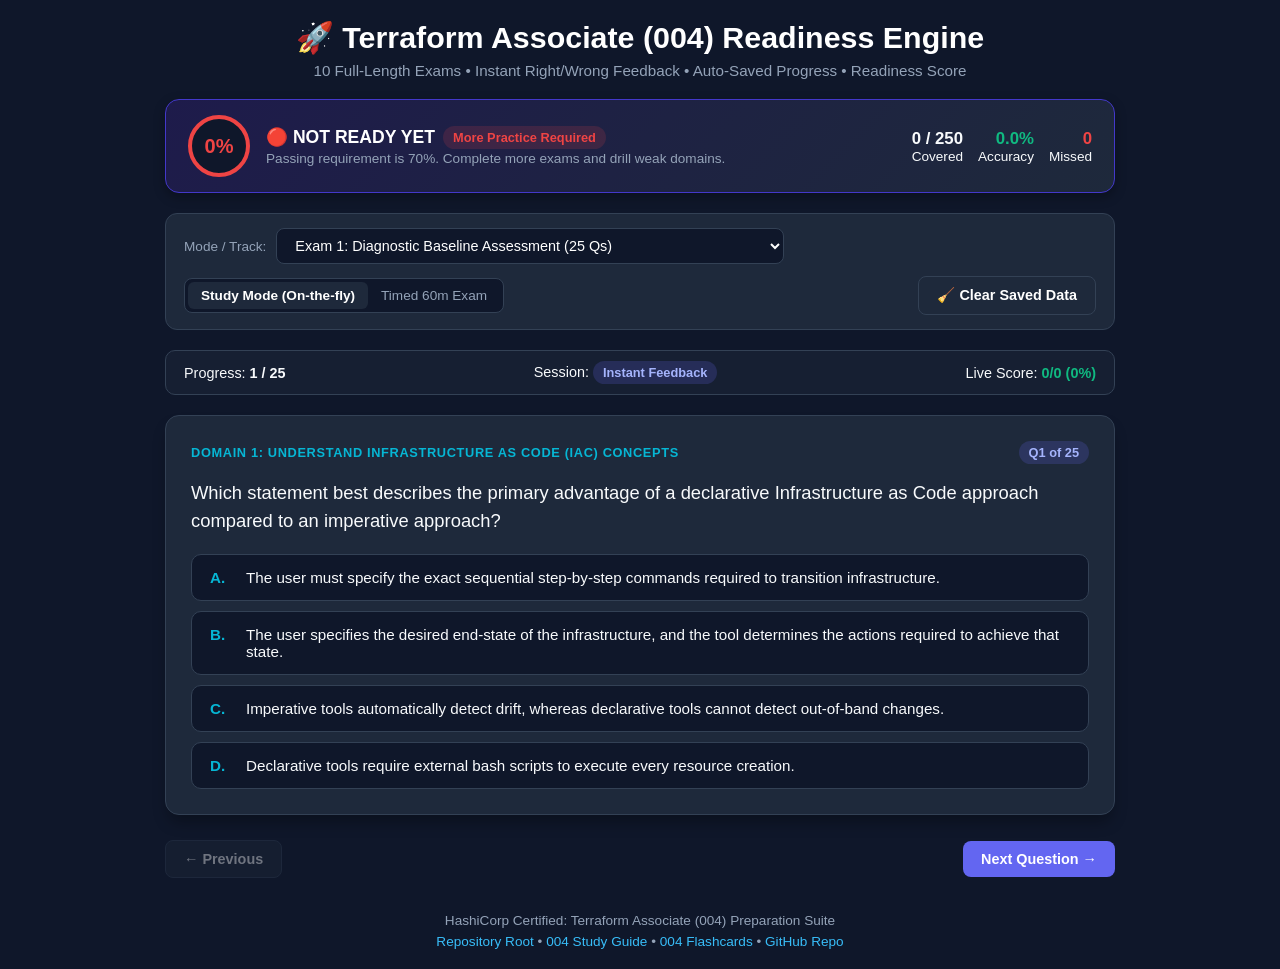
==== commit 7e9e1eb9: "feat: enhance exam simulator with persistent progress tracking, spaced repetition, readiness evaluat" ====
--- a/exams/simulator.html
+++ b/exams/simulator.html
@@ -3,7 +3,7 @@
 <head>
   <meta charset="UTF-8">
   <meta name="viewport" content="width=device-width, initial-scale=1.0">
-  <title>Terraform Associate (004) Interactive Exam Simulator</title>
+  <title>Terraform Associate (004) Interactive Exam Readiness Engine</title>
   <style>
     :root {
       --bg: #0f172a;
@@ -22,20 +22,29 @@
     }
     * { box-sizing: border-box; margin: 0; padding: 0; font-family: -apple-system, BlinkMacSystemFont, "Segoe UI", Roboto, Helvetica, Arial, sans-serif; }
     body { background: var(--bg); color: var(--text); min-height: 100vh; padding: 20px; display: flex; flex-direction: column; align-items: center; }
-    .container { width: 100%; max-width: 900px; }
-    header { text-align: center; margin-bottom: 25px; }
-    header h1 { font-size: 2rem; color: #fff; margin-bottom: 6px; display: flex; align-items: center; justify-content: center; gap: 10px; }
+    .container { width: 100%; max-width: 950px; }
+    header { text-align: center; margin-bottom: 20px; }
+    header h1 { font-size: 1.9rem; color: #fff; margin-bottom: 6px; display: flex; align-items: center; justify-content: center; gap: 10px; }
     header p { color: var(--text-muted); font-size: 0.95rem; }
-    
-    .nav-bar { background: var(--card-bg); border: 1px solid var(--card-border); border-radius: 12px; padding: 15px 20px; display: flex; flex-wrap: wrap; gap: 15px; justify-content: space-between; align-items: center; margin-bottom: 20px; box-shadow: 0 4px 6px -1px rgba(0, 0, 0, 0.2); }
-    .select-group { display: flex; align-items: center; gap: 10px; }
+
+    /* Top Readiness Tracker Ribbon */
+    .readiness-ribbon { background: linear-gradient(135deg, #1e1b4b, #1e293b); border: 1px solid #4338ca; border-radius: 14px; padding: 15px 22px; display: flex; justify-content: space-between; align-items: center; margin-bottom: 20px; box-shadow: 0 4px 12px rgba(0,0,0,0.3); }
+    .gauge-col { display: flex; align-items: center; gap: 16px; }
+    .readiness-dial { width: 62px; height: 62px; border-radius: 50%; border: 4px solid var(--primary); display: flex; align-items: center; justify-content: center; font-size: 1.25rem; font-weight: 800; background: #0f172a; }
+    .readiness-text h3 { font-size: 1.1rem; color: #fff; display: flex; align-items: center; gap: 8px; }
+    .readiness-text p { font-size: 0.85rem; color: var(--text-muted); margin-top: 2px; }
+    .quick-stats { display: flex; gap: 15px; font-size: 0.85rem; text-align: right; }
+    .quick-stat-item span { display: block; font-weight: 700; font-size: 1.05rem; }
+
+    .nav-bar { background: var(--card-bg); border: 1px solid var(--card-border); border-radius: 12px; padding: 14px 18px; display: flex; flex-wrap: wrap; gap: 12px; justify-content: space-between; align-items: center; margin-bottom: 20px; }
+    .select-group { display: flex; align-items: center; gap: 10px; flex-grow: 1; }
     select, button { background: #0f172a; color: #fff; border: 1px solid var(--card-border); padding: 8px 14px; border-radius: 8px; font-size: 0.9rem; cursor: pointer; transition: all 0.2s; outline: none; }
     select:focus, button:focus { border-color: var(--primary); }
     button.btn-primary { background: var(--primary); border: none; font-weight: 600; }
     button.btn-primary:hover { background: var(--primary-hover); }
     
     .mode-toggle { display: flex; background: #0f172a; border-radius: 8px; padding: 3px; border: 1px solid var(--card-border); }
-    .mode-btn { background: transparent; border: none; padding: 6px 14px; color: var(--text-muted); font-size: 0.85rem; border-radius: 6px; }
+    .mode-btn { background: transparent; border: none; padding: 6px 13px; color: var(--text-muted); font-size: 0.85rem; border-radius: 6px; }
     .mode-btn.active { background: var(--card-bg); color: #fff; font-weight: 600; }
     
     .stats-bar { display: flex; justify-content: space-between; align-items: center; background: rgba(30, 41, 59, 0.5); border: 1px solid var(--card-border); border-radius: 10px; padding: 10px 18px; margin-bottom: 20px; font-size: 0.9rem; }
@@ -43,7 +52,8 @@
     .badge-blue { background: rgba(99, 102, 241, 0.2); color: #a5b4fc; }
     .badge-green { background: var(--success-bg); color: var(--success); }
     .badge-red { background: var(--danger-bg); color: var(--danger); }
-    
+    .badge-yellow { background: rgba(245, 158, 11, 0.2); color: var(--warning); }
+
     .question-card { background: var(--card-bg); border: 1px solid var(--card-border); border-radius: 14px; padding: 25px; margin-bottom: 25px; box-shadow: 0 10px 15px -3px rgba(0, 0, 0, 0.3); }
     .q-meta { display: flex; justify-content: space-between; align-items: center; margin-bottom: 15px; }
     .q-domain { font-size: 0.8rem; text-transform: uppercase; letter-spacing: 0.05em; color: var(--accent); font-weight: 600; }
@@ -67,7 +77,7 @@
     .lab-rec { margin-top: 10px; font-size: 0.85rem; color: #38bdf8; }
     
     .nav-controls { display: flex; justify-content: space-between; align-items: center; margin-top: 20px; }
-    .btn { padding: 10px 20px; border-radius: 8px; font-weight: 600; cursor: pointer; border: 1px solid var(--card-border); background: var(--card-bg); color: #fff; }
+    .btn { padding: 10px 18px; border-radius: 8px; font-weight: 600; cursor: pointer; border: 1px solid var(--card-border); background: var(--card-bg); color: #fff; }
     .btn:hover:not(:disabled) { background: #334155; }
     .btn:disabled { opacity: 0.4; cursor: not-allowed; }
     .btn-submit { background: var(--success); border: none; }
@@ -96,13 +106,38 @@
 <body>
   <div class="container">
     <header>
-      <h1>🚀 Terraform Associate (004) Simulator</h1>
-      <p>10 Practice Exams &bull; Instant Right/Wrong Feedback &bull; Full Readiness Diagnostic</p>
+      <h1>🚀 Terraform Associate (004) Readiness Engine</h1>
+      <p>10 Full-Length Exams &bull; Instant Right/Wrong Feedback &bull; Auto-Saved Progress &bull; Readiness Score</p>
     </header>
+
+    <!-- Top Readiness Tracker Ribbon -->
+    <div class="readiness-ribbon">
+      <div class="gauge-col">
+        <div id="readinessDial" class="readiness-dial">0%</div>
+        <div class="readiness-text">
+          <h3 id="readinessStatus">Checking Readiness...</h3>
+          <p id="readinessAdvice">Attempt practice exams to calculate your exam readiness score.</p>
+        </div>
+      </div>
+      <div class="quick-stats">
+        <div class="quick-stat-item">
+          <span id="statAttempted">0 / 250</span>
+          Covered
+        </div>
+        <div class="quick-stat-item">
+          <span id="statAccuracy" style="color: var(--success);">0%</span>
+          Accuracy
+        </div>
+        <div class="quick-stat-item">
+          <span id="statMissed" style="color: var(--danger);">0</span>
+          Missed
+        </div>
+      </div>
+    </div>
 
     <div class="nav-bar">
       <div class="select-group">
-        <label for="examSelect" style="font-size: 0.85rem; color: var(--text-muted);">Select Exam:</label>
+        <label for="examSelect" style="font-size: 0.85rem; color: var(--text-muted);">Mode / Track:</label>
         <select id="examSelect" onchange="onExamChange()">
           <!-- Populated by JS -->
         </select>
@@ -110,15 +145,15 @@
 
       <div class="mode-toggle">
         <button id="modeStudy" class="mode-btn active" onclick="setMode('study')">Study Mode (On-the-fly)</button>
-        <button id="modeExam" class="mode-btn" onclick="setMode('exam')">Timed Exam</button>
+        <button id="modeExam" class="mode-btn" onclick="setMode('exam')">Timed 60m Exam</button>
       </div>
       
-      <button class="btn" onclick="restartExam()">🔄 Reset Exam</button>
+      <button class="btn" onclick="resetProgressPrompt()" title="Reset all saved score progress">🧹 Clear Saved Data</button>
     </div>
 
     <div id="statsBar" class="stats-bar">
       <div>Progress: <span id="progressText" style="font-weight: 700;">1 / 25</span></div>
-      <div>Mode: <span id="modeBadge" class="badge badge-blue">Instant Feedback</span></div>
+      <div>Session: <span id="modeBadge" class="badge badge-blue">Instant Feedback</span></div>
       <div>Live Score: <span id="scoreText" style="font-weight: 700; color: var(--success);">0/0 (0%)</span></div>
       <div id="timerContainer" style="display: none;">⏱️ <span id="timerText" style="font-weight: 700; color: var(--warning);">60:00</span></div>
     </div>
@@ -182,8 +217,9 @@
         <ul id="recsList" style="margin-left: 20px; line-height: 1.8; color: #cbd5e1;"></ul>
       </div>
 
-      <div style="margin-top: 25px;">
-        <button class="btn btn-primary" onclick="restartExam()">Take Another Exam</button>
+      <div style="margin-top: 25px; display: flex; justify-content: center; gap: 12px;">
+        <button class="btn btn-primary" onclick="restartExam()">Restart This Exam</button>
+        <button class="btn" onclick="drillMissedFromReport()">Review Missed Questions</button>
       </div>
     </div>
 
@@ -192,6 +228,7 @@
       <p style="margin-top: 6px;">
         <a href="../README.md">Repository Root</a> &bull;
         <a href="STUDY_GUIDE_004.md">004 Study Guide</a> &bull;
+        <a href="FLASHCARDS_004.md">004 Flashcards</a> &bull;
         <a href="https://github.com/adric2001/terraform_practice" target="_blank">GitHub Repo</a>
       </p>
     </div>
@@ -199,7 +236,10 @@
 
   <script>
     const ALL_EXAMS = [{"exam_id": 1, "title": "Diagnostic Baseline Assessment", "description": "Broad assessment covering all 9 domains of the Terraform Associate 004 exam blueprint to establish your readiness baseline.", "domain_focus": "All 9 Domains", "total_questions": 25, "passing_percentage": 70, "time_limit_minutes": 60, "questions": [{"id": "q1_01", "domain": "Domain 1: Understand Infrastructure as Code (IaC) Concepts", "question": "Which statement best describes the primary advantage of a declarative Infrastructure as Code approach compared to an imperative approach?", "options": ["A. The user must specify the exact sequential step-by-step commands required to transition infrastructure.", "B. The user specifies the desired end-state of the infrastructure, and the tool determines the actions required to achieve that state.", "C. Imperative tools automatically detect drift, whereas declarative tools cannot detect out-of-band changes.", "D. Declarative tools require external bash scripts to execute every resource creation."], "answer": "B", "explanation": "Declarative IaC (like Terraform) focuses on WHAT the final infrastructure should look like. The tool computes the difference between current state and desired state and executes the necessary API calls. Imperative tools (like custom scripts or Ansible ad-hoc) require you to write the exact steps (HOW) to reach the state.", "recommended_exercise": "01-first-resource"}, {"id": "q1_02", "domain": "Domain 3: Understand Terraform Basics", "question": "Where does Terraform store downloaded provider plugins by default during 'terraform init'?", "options": ["A. Inside the system '/etc/terraform.d/plugins' directory.", "B. Inside the hidden subdirectory '.terraform/providers/' within the working directory.", "C. Directly inside the 'terraform.tfstate' file.", "D. Provider binaries are never downloaded locally; they run remotely in HashiCorp cloud."], "answer": "B", "explanation": "Terraform downloads provider plugins into the hidden `.terraform/providers` directory in the current working directory (unless a central plugin cache directory is configured via `plugin_cache_dir`).", "recommended_exercise": "01-first-resource"}, {"id": "q1_03", "domain": "Domain 6: Use the Core Terraform Workflow", "question": "You execute 'terraform plan'. What does this command do?", "options": ["A. It directly makes API calls to create the resources in the cloud provider.", "B. It reads the current state, compares it with the configuration code, and outputs a preview of proposed changes without modifying real infrastructure.", "C. It validates syntax only and ignores remote provider state.", "D. It irrevocably commits state changes to the remote backend."], "answer": "B", "explanation": "'terraform plan' creates an execution plan. It refreshes state against real-world infrastructure (unless -refresh=false is specified), compares it with HCL configuration, and prints the proposed actions (+ create, ~ update, - destroy) without modifying resources.", "recommended_exercise": "01-first-resource"}, {"id": "q1_04", "domain": "Domain 4: Use Terraform Outside the Core Workflow", "question": "You run 'terraform fmt -check'. What is the outcome if one of your .tf files contains formatting inconsistencies?", "options": ["A. The command automatically formats and saves the file.", "B. The command deletes the misformatted file.", "C. The command returns a non-zero exit code and lists the files that need formatting, without modifying them.", "D. The command raises a fatal HCL syntax compilation error and halts the CI pipeline."], "answer": "C", "explanation": "The '-check' flag verifies if input files are formatted according to canonical HCL style. If any file needs formatting, it returns exit code 3 (non-zero) and prints the filenames, which is ideal for CI/CD linting gates.", "recommended_exercise": "01-first-resource"}, {"id": "q1_05", "domain": "Domain 8: Read, Generate, and Modify Configuration", "question": "Given a variable declared as: variable \"db_pass\" { type = string, sensitive = true }. What happens when you reference this variable in an output?", "options": ["A. Terraform encrypts the state file with AES-256 automatically.", "B. Terraform will throw an error during plan unless the output is also marked 'sensitive = true'.", "C. Terraform displays the cleartext value in CLI stdout during apply.", "D. Terraform redacts the value in terraform.tfstate."], "answer": "B", "explanation": "Terraform prevents accidental leakage of sensitive values. If an output references a sensitive variable or resource attribute, Terraform requires that output block to explicitly declare 'sensitive = true'; otherwise, planning halts with an error.", "recommended_exercise": "02-variables-and-outputs"}, {"id": "q1_06", "domain": "Domain 8: Read, Generate, and Modify Configuration", "question": "In what order of precedence does Terraform resolve variable values (from lowest to highest priority)?", "options": ["A. Default values -> Environment variables (TF_VAR_*) -> terraform.tfvars -> CLI -var flags", "B. CLI -var flags -> terraform.tfvars -> Environment variables -> Default values", "C. terraform.tfvars -> CLI -var flags -> Default values -> Environment variables", "D. Environment variables -> Default values -> terraform.tfvars -> CLI -var flags"], "answer": "A", "explanation": "Precedence from lowest to highest: 1. Default values declared in variable blocks; 2. TF_VAR_* environment variables; 3. terraform.tfvars; 4. terraform.tfvars.json; 5. *.auto.tfvars; 6. Command line flags (-var and -var-file). Higher precedence overrides lower.", "recommended_exercise": "02-variables-and-outputs"}, {"id": "q1_07", "domain": "Domain 8: Read, Generate, and Modify Configuration", "question": "You have a list of subnets: var.subnets = [\"subnet-a\", \"subnet-b\", \"subnet-c\"]. You create resources using 'count = length(var.subnets)'. What happens if you remove \"subnet-a\" from the beginning of the list?", "options": ["A. Only subnet-a is destroyed; subnet-b and subnet-c remain untouched.", "B. Subnet-b takes index [0] and subnet-c takes index [1], causing Terraform to modify or recreate all subsequent resources due to index shifting.", "C. Terraform produces a duplicate key exception.", "D. The count meta-argument automatically detects value names and avoids recreation."], "answer": "B", "explanation": "'count' identifies resources by numeric indices (e.g. aws_subnet.net[0], aws_subnet.net[1]). Removing an item from the beginning shifts all subsequent items down by one index, which causes Terraform to update or destroy/recreate every downstream resource. 'for_each' avoids this problem.", "recommended_exercise": "06-count-and-foreach"}, {"id": "q1_08", "domain": "Domain 8: Read, Generate, and Modify Configuration", "question": "When should you use the 'for_each' meta-argument instead of 'count'?", "options": ["A. Only when creating exactly two resources.", "B. When instances correspond to distinct named items (maps or sets of strings) and you want to prevent unintended recreation if items are added or removed from the middle.", "C. When provisioning resources without any provider configuration.", "D. 'for_each' is deprecated in Terraform 1.5+ in favor of count."], "answer": "B", "explanation": "'for_each' accepts a map or set of strings. Each resource instance is identified by its string key (e.g., [\"web\"], [\"db\"]), ensuring that adding or removing elements only affects that specific resource instance.", "recommended_exercise": "06-count-and-foreach"}, {"id": "q1_09", "domain": "Domain 7: Implement and Maintain State", "question": "Why is remote state locking essential when collaborating on Terraform projects?", "options": ["A. It encrypts the state file using customer-managed KMS keys.", "B. It prevents concurrent runs from executing against the same state file simultaneously, which could cause state corruption or conflicting changes.", "C. It locks the Terraform CLI version so team members cannot upgrade.", "D. It prevents developers from reading sensitive passwords in outputs."], "answer": "B", "explanation": "State locking ensures mutual exclusion. If two team members or CI jobs run 'terraform apply' at the same time on the same state, locking ensures only one process writes to state while the other waits or errors, preventing split-brain corruption.", "recommended_exercise": "17-remote-backends-and-locking"}, {"id": "q1_10", "domain": "Domain 7: Implement and Maintain State", "question": "Which combination is a standard AWS-based remote backend configuration that supports state locking?", "options": ["A. Amazon S3 bucket for state storage + DynamoDB table for state locking.", "B. Amazon EBS volume mounted across network instances.", "C. Amazon SQS queue + Amazon SNS topic.", "D. Amazon RDS PostgreSQL instance alone without S3."], "answer": "A", "explanation": "In AWS, standard practice uses an Amazon S3 bucket (with versioning and encryption) for storing the 'terraform.tfstate' file and an Amazon DynamoDB table (with a primary key named 'LockID') for distributed state locking.", "recommended_exercise": "17-remote-backends-and-locking"}, {"id": "q1_11", "domain": "Domain 4: Use Terraform Outside the Core Workflow", "question": "What is the purpose of the '.terraform.lock.hcl' file committed to version control?", "options": ["A. It holds the active state lock during an apply execution.", "B. It records the exact provider versions and cryptographic checksums selected for the configuration (Dependency Lock File).", "C. It contains encrypted backend secrets and master database credentials.", "D. It prevents unauthorized developers from executing 'terraform destroy'."], "answer": "B", "explanation": "The dependency lock file (.terraform.lock.hcl) pins the exact provider versions and their cryptographic hashes (hashes of provider binaries). Committing it to VCS guarantees that all team members and CI pipelines use identical provider versions.", "recommended_exercise": "01-first-resource"}, {"id": "q1_12", "domain": "Domain 8: Read, Generate, and Modify Configuration", "question": "What is the function of the lifecycle rule 'create_before_destroy = true'?", "options": ["A. It creates a backup of the state file before executing any destroy command.", "B. It reverses the default replacement order: Terraform creates the new replacement resource first before destroying the existing resource.", "C. It prevents any user from ever destroying the resource.", "D. It automatically rolls back failed deployments to the prior commit."], "answer": "B", "explanation": "Normally, when a resource requires replacement, Terraform destroys the old resource first, then creates the new one. 'create_before_destroy = true' inverts this lifecycle, provisioning the replacement first to reduce service downtime.", "recommended_exercise": "07-lifecycle-rules"}, {"id": "q1_13", "domain": "Domain 8: Read, Generate, and Modify Configuration", "question": "A junior engineer sets 'prevent_destroy = true' inside a database resource's lifecycle block. What happens if someone runs 'terraform destroy'?", "options": ["A. Terraform destroys all other resources and leaves the database unmanaged.", "B. Terraform halts with an error and refuses to execute the plan that would destroy the protected resource.", "C. Terraform ignores the rule if the user passes '-auto-approve'.", "D. Terraform deletes the database but saves a snapshot in AWS S3."], "answer": "B", "explanation": "'prevent_destroy = true' causes Terraform to reject with an error any execution plan that would destroy the resource (including 'terraform destroy' or replacement plans). It is a safety measure against accidental deletion.", "recommended_exercise": "07-lifecycle-rules"}, {"id": "q1_14", "domain": "Domain 5: Interact with Terraform Modules", "question": "You want to reference an output named 'vpc_id' defined inside a child module called 'network'. How do you reference it from the root module?", "options": ["A. vpc_id", "B. module.network.vpc_id", "C. child.network.outputs.vpc_id", "D. module.network.outputs.vpc_id"], "answer": "B", "explanation": "Outputs from child modules are accessed using the syntax 'module.<MODULE_NAME>.<OUTPUT_NAME>'. For example: 'module.network.vpc_id'.", "recommended_exercise": "10-child-modules"}, {"id": "q1_15", "domain": "Domain 5: Interact with Terraform Modules", "question": "Can you specify a 'version' argument when calling a local child module with 'source = \"./modules/storage\"'?", "options": ["A. Yes, version constraints can be applied to local path modules.", "B. No, the 'version' argument is only supported for modules sourced from a module registry.", "C. Yes, but only if the local folder is a Git submodule.", "D. Yes, as long as the version matches a Git tag."], "answer": "B", "explanation": "Terraform only supports the 'version' meta-argument for modules sourced from a registry (public or private). Local filesystem directory sources ('./' or '../') do not support the 'version' argument.", "recommended_exercise": "10-child-modules"}, {"id": "q1_16", "domain": "Domain 8: Read, Generate, and Modify Configuration", "question": "What is the key difference between a 'data' source block and a 'resource' block?", "options": ["A. 'data' blocks provision new infrastructure, while 'resource' blocks only read existing infrastructure.", "B. 'data' blocks allow Terraform to read and use information defined outside of Terraform or by another configuration, without managing its lifecycle.", "C. 'data' blocks are executed during 'terraform init', while 'resource' blocks are executed during 'terraform apply'.", "D. 'data' blocks cannot accept any input arguments."], "answer": "B", "explanation": "Data sources ('data' blocks) fetch read-only data from an external API or file (e.g. looking up an existing AMI ID or VPC). They do not create or destroy infrastructure; resource blocks manage infrastructure lifecycle.", "recommended_exercise": "05-data-sources"}, {"id": "q1_17", "domain": "Domain 8: Read, Generate, and Modify Configuration", "question": "What modern Terraform feature (introduced in Terraform 1.1+) allows you to rename a resource in your HCL code without Terraform planning to destroy and recreate it?", "options": ["A. alias block", "B. moved block", "C. rename block", "D. lifecycle { replace_triggered_by = ... }"], "answer": "B", "explanation": "The 'moved' block allows declarative state refactoring: 'moved { from = local_file.old to = local_file.new }'. During plan, Terraform recognizes the rename and updates state without destroying the live asset.", "recommended_exercise": "15-refactoring-with-moved-blocks"}, {"id": "q1_18", "domain": "Domain 4: Use Terraform Outside the Core Workflow", "question": "You have an existing cloud resource created manually via the Web Console. How can you bring it under Terraform management using Terraform 1.5+ declarative syntax?", "options": ["A. Use an 'import' block specifying 'to' (the resource address) and 'id' (the provider's resource ID).", "B. You must manually edit the 'terraform.tfstate' JSON file in a text editor.", "C. Run 'terraform init -import' with the cloud ARN.", "D. It is impossible to import resources once created outside Terraform."], "answer": "A", "explanation": "Terraform 1.5+ introduced the declarative 'import' block ('import { to = aws_s3_bucket.bucket id = \"my-bucket-name\" }'). Running 'terraform plan' previews the import and can generate HCL with '-generate-config-out'.", "recommended_exercise": "16-declarative-import"}, {"id": "q1_19", "domain": "Domain 4: Use Terraform Outside the Core Workflow", "question": "Which command allows you to view the detailed attributes of a specific resource tracked in your state file?", "options": ["A. terraform state list", "B. terraform state show <RESOURCE_ADDRESS>", "C. terraform plan -inspect", "D. terraform state dump"], "answer": "B", "explanation": "'terraform state show <address>' displays single-resource attributes stored in state. 'terraform state list' only lists the resource addresses without attributes.", "recommended_exercise": "12-state-manipulation"}, {"id": "q1_20", "domain": "Domain 8: Read, Generate, and Modify Configuration", "question": "What is the modern built-in resource introduced in Terraform 1.4 that replaces the external 'null_resource' without requiring third-party provider downloads?", "options": ["A. terraform_data", "B. local_exec", "C. core_resource", "D. generic_resource"], "answer": "A", "explanation": "'terraform_data' is built directly into Terraform (no provider plugin required). It stores arbitrary values, participates in the graph, and supports 'triggers_replace' to force replacement.", "recommended_exercise": "14-terraform-data-and-provisioners"}, {"id": "q1_21", "domain": "Domain 9: Understand Terraform Cloud/Enterprise Capabilities", "question": "What is a 'speculative plan' in Terraform Cloud?", "options": ["A. A plan that randomly chooses instance sizes to test cost variations.", "B. A plan triggered automatically by a pull request to test if code merges cleanly and plan succeeds, without saving state or modifying infrastructure.", "C. A plan generated without verifying provider credentials.", "D. An unverified plan scheduled to run overnight."], "answer": "B", "explanation": "In Terraform Cloud, when a developer opens a Pull Request on a connected VCS repo, a speculative plan runs automatically. It verifies that the plan succeeds and shows what would change, but cannot be applied and does not lock state.", "recommended_exercise": "21-capstone-production-system"}, {"id": "q1_22", "domain": "Domain 4: Use Terraform Outside the Core Workflow", "question": "What file extension is used by the native Terraform test framework introduced in Terraform 1.6+?", "options": ["A. .test.tf", "B. .tftest.hcl (or .tftest.json)", "C. .spec.tf", "D. .unit.hcl"], "answer": "B", "explanation": "Terraform 1.6+ native testing discovers test files ending in '.tftest.hcl' or '.tftest.json' in the current directory or a 'tests/' subdirectory when running 'terraform test'.", "recommended_exercise": "19-testing-framework-tftest"}, {"id": "q1_23", "domain": "Domain 8: Read, Generate, and Modify Configuration", "question": "You need to configure an active-passive disaster recovery setup where resources are provisioned in two different AWS regions (us-east-1 and us-west-2). How do you configure the provider?", "options": ["A. You must create two completely separate git repositories; Terraform cannot manage multiple regions in one workspace.", "B. Declare multiple provider \"aws\" blocks and assign an 'alias' argument to the secondary provider.", "C. Use the '-region' CLI parameter during apply.", "D. Declare provider \"aws_secondary\"."], "answer": "B", "explanation": "To define multiple configurations for the same provider, define one default provider block and additional aliased blocks using 'alias = \"dr_region\"'. Resources reference the alias using 'provider = aws.dr_region'.", "recommended_exercise": "18-multi-provider-aliasing"}, {"id": "q1_24", "domain": "Domain 8: Read, Generate, and Modify Configuration", "question": "Which HCL expression returns 'staging' if var.env is an empty string, but returns var.env otherwise?", "options": ["A. lookup(var.env, \"staging\")", "B. var.env != \"\" ? var.env : \"staging\"", "C. if var.env == \"\" then \"staging\" else var.env", "D. coalesce(var.env, \"staging\") -- wait, only if var.env is null or empty"], "answer": "B", "explanation": "The ternary conditional expression syntax is: 'condition ? true_val : false_val'. Therefore, 'var.env != \"\" ? var.env : \"staging\"' cleanly handles checking for an empty string.", "recommended_exercise": "08-builtin-functions"}, {"id": "q1_25", "domain": "Domain 4: Use Terraform Outside the Core Workflow", "question": "You suspect that an EC2 instance managed by Terraform has become corrupted and need Terraform to recreate it on the next apply without recreating any other resources. What is the recommended modern approach?", "options": ["A. Run 'terraform taint aws_instance.web' (legacy approach).", "B. Run 'terraform apply -replace=\"aws_instance.web\"'.", "C. Delete the instance from the state file using 'terraform state rm'.", "D. Change the resource name in HCL."], "answer": "B", "explanation": "While 'terraform taint' existed in older versions, HashiCorp officially recommends using 'terraform apply -replace=\"ADDRESS\"' (or 'terraform plan -replace=...'). It does not immediately modify state and integrates safely with the plan workflow.", "recommended_exercise": "12-state-manipulation"}]}, {"exam_id": 2, "title": "Core Workflow & CLI Deep Dive", "description": "Exhaustive testing of CLI commands, flags, init mechanics, plan serialization, log levels, and workflow edge cases.", "domain_focus": "Domain 3, 4, 6", "total_questions": 25, "passing_percentage": 70, "time_limit_minutes": 60, "questions": [{"id": "q2_01", "domain": "Domain 6: Use the Core Terraform Workflow", "question": "During 'terraform init', which of the following operations are performed? (Select all that apply / Choose most comprehensive)", "options": ["A. Initializes backend storage, downloads referenced child modules, and downloads required provider plugins.", "B. Applies state modifications directly to the cloud provider.", "C. Destroys all untracked resources.", "D. Creates cryptographic SSH keys on the local machine."], "answer": "A", "explanation": "'terraform init' initializes the working directory by: 1. Configuring and initializing the backend; 2. Sourcing and installing child modules; 3. Downloading and caching provider plugins and verifying checksums against the lock file.", "recommended_exercise": "01-first-resource"}, {"id": "q2_02", "domain": "Domain 6: Use the Core Terraform Workflow", "question": "You run 'terraform plan -out=tfplan.binary'. What is an important security consideration regarding this saved plan file?", "options": ["A. The file is automatically encrypted with the user's GPG key.", "B. The plan file is stored in cleartext (binary serialized JSON) and may contain sensitive variable values or passwords.", "C. The file can only be read on the same machine after running 'terraform decrypt'.", "D. The plan file expires after 5 minutes."], "answer": "B", "explanation": "Saved plan files generated with '-out' contain the full proposed state and configuration values, which may include plaintext sensitive attributes and secrets. It must be protected with appropriate file permissions and not committed to public repositories.", "recommended_exercise": "02-variables-and-outputs"}, {"id": "q2_03", "domain": "Domain 6: Use the Core Terraform Workflow", "question": "What is the difference between running 'terraform apply' and 'terraform apply tfplan'?", "options": ["A. 'terraform apply tfplan' applies the exact pre-computed plan without re-prompting for confirmation or recalculating diffs, whereas 'terraform apply' calculates a new plan and prompts for interactive approval.", "B. 'terraform apply tfplan' can only be executed in Terraform Cloud.", "C. 'terraform apply' is faster because it skips the refresh phase.", "D. There is no difference; tfplan is ignored."], "answer": "A", "explanation": "When given a saved plan file ('terraform apply tfplan'), Terraform does not generate a new plan or prompt for user confirmation ('yes'). It guarantees that only the exact changes evaluated when 'plan -out' was executed will be applied.", "recommended_exercise": "01-first-resource"}, {"id": "q2_04", "domain": "Domain 6: Use the Core Terraform Workflow", "question": "What exit code does 'terraform plan -detailed-exitcode' return when the plan succeeded and there are infrastructural changes to apply?", "options": ["A. 0", "B. 1", "C. 2", "D. 255"], "answer": "C", "explanation": "With '-detailed-exitcode': 0 = Succeeded with no changes; 1 = Error occurred; 2 = Succeeded with non-empty diff (changes present). This is widely used in CI/CD pipeline scripts to decide whether to prompt for approvals.", "recommended_exercise": "01-first-resource"}, {"id": "q2_05", "domain": "Domain 6: Use the Core Terraform Workflow", "question": "You need to update your state to reflect out-of-band changes without modifying any real cloud resources. What command should you use in modern Terraform?", "options": ["A. terraform apply -refresh-only", "B. terraform refresh (legacy standalone command)", "C. terraform plan -force", "D. terraform sync"], "answer": "A", "explanation": "In modern Terraform, 'terraform apply -refresh-only' inspects real infrastructure and updates the state file to match reality, presenting a plan of state-only changes for approval without making changes to real resources. The old 'terraform refresh' command is discouraged.", "recommended_exercise": "12-state-manipulation"}, {"id": "q2_06", "domain": "Domain 6: Use the Core Terraform Workflow", "question": "Under what circumstance should the '-target' option ('terraform apply -target=...') be used?", "options": ["A. As the standard everyday way to deploy microservices independently.", "B. Solely for exceptional troubleshooting or recovery from errors where dependencies are broken.", "C. To speed up daily production deployments.", "D. Whenever deploying to non-default regions."], "answer": "B", "explanation": "HashiCorp explicitly warns that '-target' should only be used for exceptional circumstances or disaster recovery (e.g., when a dependency cycle or dead resource prevents regular plans). Regular use leads to state drift and hidden dependency failures.", "recommended_exercise": "04-resource-dependencies"}, {"id": "q2_07", "domain": "Domain 4: Use Terraform Outside the Core Workflow", "question": "Which command checks whether HCL syntax is valid and whether internal resource references match, without querying remote cloud APIs?", "options": ["A. terraform init", "B. terraform validate", "C. terraform plan", "D. terraform lint"], "answer": "B", "explanation": "'terraform validate' verifies syntax, variable declarations, module arguments, and attribute references in HCL files. It does not contact remote APIs or examine existing state files, making it extremely fast for pre-commit hooks.", "recommended_exercise": "13-validations-and-conditions"}, {"id": "q2_08", "domain": "Domain 4: Use Terraform Outside the Core Workflow", "question": "Which environment variable configures verbose logging levels for the Terraform CLI?", "options": ["A. TERRAFORM_DEBUG", "B. TF_LOG", "C. HASHICORP_VERBOSE", "D. TF_VERBOSITY"], "answer": "B", "explanation": "'TF_LOG' sets the logging level. Valid values are (in increasing verbosity): TRACE, DEBUG, INFO, WARN, ERROR, or OFF. To write logs to a file, use 'TF_LOG_PATH'.", "recommended_exercise": "01-first-resource"}, {"id": "q2_09", "domain": "Domain 4: Use Terraform Outside the Core Workflow", "question": "What is the highest verbosity logging level available in Terraform?", "options": ["A. ALL", "B. DEBUG", "C. TRACE", "D. MAX"], "answer": "C", "explanation": "TRACE is the most verbose log level. It outputs internal engine operations, full HTTP request/response payloads to and from providers, and graph resolution steps.", "recommended_exercise": "01-first-resource"}, {"id": "q2_010", "domain": "Domain 6: Use the Core Terraform Workflow", "question": "If you send a single SIGINT (Ctrl+C) to a running 'terraform apply' process, what does Terraform do?", "options": ["A. Immediately kills all API connections and leaves state corrupted.", "B. Gracefully waits for currently in-flight resource operations to finish, saves the updated state, and then stops.", "C. Immediately executes a rollback by destroying all created resources.", "D. Ignores the signal completely until all plan items finish."], "answer": "B", "explanation": "On receiving a single SIGINT, Terraform enters a graceful shutdown: it stops starting new operations, allows in-flight provider API calls to conclude, updates the state file with completed work, and safely exits. Sending a second SIGINT forces an immediate abort with risk of state inconsistency.", "recommended_exercise": "01-first-resource"}, {"id": "q2_011", "domain": "Domain 4: Use Terraform Outside the Core Workflow", "question": "You want to test HCL expressions and evaluate functions interactively. Which Terraform CLI command opens an interactive REPL console?", "options": ["A. terraform repl", "B. terraform console", "C. terraform test -i", "D. terraform eval"], "answer": "B", "explanation": "'terraform console' opens an interactive shell where you can evaluate functions, inspect state variables, test ternary operators, and view data source returns against the current state.", "recommended_exercise": "08-builtin-functions"}, {"id": "q2_012", "domain": "Domain 4: Use Terraform Outside the Core Workflow", "question": "Can 'terraform console' be used to modify infrastructure or mutate resources in state?", "options": ["A. Yes, using the 'set' command inside the console.", "B. No, 'terraform console' is strictly read-only and cannot mutate state or resources.", "C. Yes, if launched with 'terraform console -write'.", "D. Yes, but only for local file resources."], "answer": "B", "explanation": "'terraform console' provides read-only evaluation. It cannot modify real infrastructure, alter state attributes, or perform creates/updates.", "recommended_exercise": "08-builtin-functions"}, {"id": "q2_013", "domain": "Domain 6: Use the Core Terraform Workflow", "question": "You change the backend configuration block from 'local' to 's3' in your root module. What command must you run next to transfer state?", "options": ["A. terraform state push s3", "B. terraform init -migrate-state", "C. terraform plan -backend", "D. terraform apply -sync"], "answer": "B", "explanation": "Whenever you change backend blocks, you must run 'terraform init'. Adding '-migrate-state' instructs Terraform to copy the existing state file from the prior backend to the new backend location.", "recommended_exercise": "17-remote-backends-and-locking"}, {"id": "q2_014", "domain": "Domain 4: Use Terraform Outside the Core Workflow", "question": "A previous run was killed abruptly and left a stale state lock in DynamoDB. How can an administrator clear the lock?", "options": ["A. terraform unlock -all", "B. terraform force-unlock <LOCK_ID>", "C. terraform state rm lock", "D. You must delete the S3 state file and start over."], "answer": "B", "explanation": "If a lock is stuck and you have verified no other process is running, you can release it using 'terraform force-unlock <LOCK_ID>', passing the Lock ID displayed in the original lock error message.", "recommended_exercise": "17-remote-backends-and-locking"}, {"id": "q2_015", "domain": "Domain 4: Use Terraform Outside the Core Workflow", "question": "How do you extract a single raw string value of an output variable named 'api_token' without surrounding quotes in shell automation?", "options": ["A. terraform output -raw api_token", "B. terraform output -plain api_token", "C. terraform output -no-quotes api_token", "D. terraform output api_token | tr -d '\"'"], "answer": "A", "explanation": "'terraform output -raw <NAME>' prints the raw, unquoted string value directly to standard output, making it ideal for piping into shell environment variables or file scripts.", "recommended_exercise": "02-variables-and-outputs"}, {"id": "q2_016", "domain": "Domain 6: Use the Core Terraform Workflow", "question": "What happens if a resource creation fails midway through 'terraform apply' due to an invalid cloud API parameter?", "options": ["A. Terraform rolls back and destroys all previously created resources from that run.", "B. Successfully created resources prior to the failure are recorded in the state file; failed resources are not added.", "C. The entire state file is erased.", "D. Terraform pauses for 24 hours waiting for API recovery."], "answer": "B", "explanation": "Terraform does NOT perform automatic rollbacks on failure. Instead, it records all successfully provisioned resources in the state file so subsequent runs can resume cleanly without orphaned infrastructure.", "recommended_exercise": "01-first-resource"}, {"id": "q2_017", "domain": "Domain 3: Understand Terraform Basics", "question": "You specify provider version constraints: version = \"~> 3.2.0\". Which of the following provider versions will Terraform accept?", "options": ["A. 3.2.5", "B. 3.3.0", "C. 4.0.0", "D. 3.1.9"], "answer": "A", "explanation": "The pessimistic constraint operator '~> 3.2.0' allows only patch updates: versions >= 3.2.0 and < 3.3.0. Version 3.2.5 falls in this range. If it had been '~> 3.2', it would have allowed up to < 4.0.0.", "recommended_exercise": "01-first-resource"}, {"id": "q2_018", "domain": "Domain 3: Understand Terraform Basics", "question": "How can you upgrade all installed providers to the newest allowed versions matching configuration constraints?", "options": ["A. terraform get -upgrade", "B. terraform init -upgrade", "C. terraform update --providers", "D. Delete main.tf and re-create it"], "answer": "B", "explanation": "'terraform init -upgrade' checks the configured source registries for newer provider versions matching version constraints in HCL and updates '.terraform.lock.hcl'.", "recommended_exercise": "01-first-resource"}, {"id": "q2_019", "domain": "Domain 6: Use the Core Terraform Workflow", "question": "Which command permanently deletes all infrastructure managed by the current configuration directory?", "options": ["A. terraform clean", "B. terraform destroy", "C. terraform state delete --all", "D. rm -rf .terraform/"], "answer": "B", "explanation": "'terraform destroy' creates a plan to terminate and delete all resources managed by the current state file, prompting for confirmation before executing API deletions.", "recommended_exercise": "01-first-resource"}, {"id": "q2_020", "domain": "Domain 4: Use Terraform Outside the Core Workflow", "question": "You need to export your complete current state file to standard output in JSON format for analysis. Which command should you execute?", "options": ["A. terraform state pull", "B. terraform state export", "C. terraform plan -json", "D. cat .terraform/state.json"], "answer": "A", "explanation": "'terraform state pull' fetches the current state directly from the configured backend (local or remote) and outputs raw state JSON to stdout.", "recommended_exercise": "12-state-manipulation"}, {"id": "q2_021", "domain": "Domain 3: Understand Terraform Basics", "question": "What is the purpose of the 'plugin_cache_dir' setting in a user's CLI configuration file (~/.terraformrc)?", "options": ["A. It prevents Terraform from downloading plugins entirely.", "B. It stores provider binaries in a single centralized folder across all projects to save disk space and network bandwidth.", "C. It stores compiled HCL bytecode.", "D. It accelerates DNS resolution."], "answer": "B", "explanation": "By default, every project downloads its own copy of provider binaries into '.terraform/providers'. Defining 'plugin_cache_dir' in '~/.terraformrc' allows multiple projects on the same machine to share cached provider binaries.", "recommended_exercise": "01-first-resource"}, {"id": "q2_022", "domain": "Domain 6: Use the Core Terraform Workflow", "question": "What happens when you add '-auto-approve' to 'terraform apply'?", "options": ["A. Terraform bypasses plan evaluation and executes blind writes.", "B. Terraform skips the interactive confirmation prompt ('Do you want to perform these actions?') and proceeds directly with the apply.", "C. Terraform ignores any errors returned by the provider.", "D. Terraform auto-commits the code changes to Git."], "answer": "B", "explanation": "'-auto-approve' instructs Terraform to skip the interactive terminal prompt asking for 'yes' before applying changes. Commonly used in CI/CD automation pipelines.", "recommended_exercise": "01-first-resource"}, {"id": "q2_023", "domain": "Domain 4: Use Terraform Outside the Core Workflow", "question": "Which command generates a visual representation of the Directed Acyclic Graph (DAG) for your configuration?", "options": ["A. terraform dag", "B. terraform graph", "C. terraform visualize", "D. terraform tree"], "answer": "B", "explanation": "'terraform graph' generates a visual representation of the dependency graph in Graphviz DOT format. It can be piped into 'dot -Tpng > graph.png'.", "recommended_exercise": "04-resource-dependencies"}, {"id": "q2_024", "domain": "Domain 4: Use Terraform Outside the Core Workflow", "question": "What occurs when you run 'terraform state rm <address>' on a live cloud database?", "options": ["A. Terraform sends an API request to delete the cloud database immediately.", "B. Terraform stops tracking the database in state, but the live cloud database continues running untouched.", "C. The database is moved to the recycle bin.", "D. The command fails if the database is running."], "answer": "B", "explanation": "'terraform state rm' purely removes the target resource from the state file. It makes zero API calls to delete or modify the real physical resource, allowing it to become unmanaged.", "recommended_exercise": "12-state-manipulation"}, {"id": "q2_025", "domain": "Domain 6: Use the Core Terraform Workflow", "question": "You want to run a plan that explicitly sets a variable from the command line. Which syntax is valid?", "options": ["A. terraform plan --var app_port=8080", "B. terraform plan -var=\"app_port=8080\"", "C. terraform plan -set app_port:8080", "D. terraform plan /var:app_port=8080"], "answer": "B", "explanation": "Command line variables are supplied with '-var' flag: 'terraform plan -var=\"app_port=8080\"' or multiple '-var' flags or with a file using '-var-file=\"custom.tfvars\"'.", "recommended_exercise": "02-variables-and-outputs"}]}, {"exam_id": 3, "title": "HCL Syntax, Variables, Collections & Functions", "description": "Rigorous evaluation of complex types, validations, built-in functions, splat syntax, and expressions.", "domain_focus": "Domain 8", "total_questions": 25, "passing_percentage": 70, "time_limit_minutes": 60, "questions": [{"id": "q3_01", "domain": "Domain 8: Read, Generate, and Modify Configuration", "question": "Which of the following is considered a structural type in Terraform HCL rather than a collection type?", "options": ["A. list", "B. map", "C. object", "D. set"], "answer": "C", "explanation": "Terraform distinguishes between collections (list, map, set) where all elements must be of the identical type, and structural types (object, tuple) which can combine elements of differing types with explicit schemas.", "recommended_exercise": "03-collections-and-types"}, {"id": "q3_02", "domain": "Domain 8: Read, Generate, and Modify Configuration", "question": "In a variable validation block, which built-in function is commonly paired with 'regex()' to ensure invalid values do not throw unhandled runtime errors?", "options": ["A. try()", "B. can()", "C. match()", "D. valid()"], "answer": "B", "explanation": "'can(regex(\"...\", var.input))' evaluates the expression and returns true if it evaluates without an error, or false if it errors. It is the canonical pattern for custom validation blocks.", "recommended_exercise": "13-validations-and-conditions"}, {"id": "q3_03", "domain": "Domain 8: Read, Generate, and Modify Configuration", "question": "Given the list: var.ips = [\"10.0.0.1\", \"10.0.0.2\", \"10.0.0.3\"]. How do you access the second element in HCL?", "options": ["A. var.ips[1]", "B. var.ips[2]", "C. var.ips.1", "D. get(var.ips, 1)"], "answer": "A", "explanation": "Terraform lists are zero-indexed. The first item is index [0], the second is index [1], and the third is index [2].", "recommended_exercise": "03-collections-and-types"}, {"id": "q3_04", "domain": "Domain 8: Read, Generate, and Modify Configuration", "question": "What is the result of the function call: lookup({ a = 1, b = 2 }, \"c\", 99)?", "options": ["A. 1", "B. null", "C. 99", "D. Error: Key 'c' not found"], "answer": "C", "explanation": "'lookup(map, key, default)' retrieves the value of a key from a map. If the key does not exist, it safely returns the specified default value (99 in this case) instead of raising an error.", "recommended_exercise": "08-builtin-functions"}, {"id": "q3_05", "domain": "Domain 8: Read, Generate, and Modify Configuration", "question": "What does the function 'flatten([[\"a\", \"b\"], [\"c\", [\"d\"]]])' produce?", "options": ["A. [\"a\", \"b\", \"c\", \"d\"]", "B. [\"a\", \"b\", \"c\", [\"d\"]]", "C. [[\"a\", \"b\", \"c\", \"d\"]]", "D. { a = \"b\", c = \"d\" }"], "answer": "A", "explanation": "'flatten()' takes a list of lists and eliminates all nested list layers, returning a single, flat list containing all the individual scalar elements.", "recommended_exercise": "08-builtin-functions"}, {"id": "q3_06", "domain": "Domain 8: Read, Generate, and Modify Configuration", "question": "You have a list of strings: var.raw = [\"web\", \"\", \"db\", null, \"cache\"]. Which built-in function removes empty strings and null entries?", "options": ["A. filter(var.raw)", "B. compact(var.raw)", "C. strip(var.raw)", "D. trim(var.raw)"], "answer": "B", "explanation": "'compact()' takes a list of strings and returns a new list with any empty strings (\"\" or null) removed.", "recommended_exercise": "08-builtin-functions"}, {"id": "q3_07", "domain": "Domain 8: Read, Generate, and Modify Configuration", "question": "How do you write a 'for' expression that transforms a list of strings '[\"alpha\", \"beta\"]' into uppercase strings?", "options": ["A. [for s in [\"alpha\", \"beta\"] : upper(s)]", "B. {for s in [\"alpha\", \"beta\"] => upper(s)}", "C. map(upper, [\"alpha\", \"beta\"])", "D. [\"alpha\", \"beta\"].map(upper)"], "answer": "A", "explanation": "List comprehensions in HCL use square brackets: '[for item in list : expression]'. To produce a map, curly braces '{for k, v in map : k => v}' are used.", "recommended_exercise": "08-builtin-functions"}, {"id": "q3_08", "domain": "Domain 8: Read, Generate, and Modify Configuration", "question": "What function computes a subnet address from a VPC CIDR prefix? Example: cidrsubnet(\"10.0.0.0/16\", 8, 2)?", "options": ["A. cidrnet()", "B. cidrsubnet()", "C. subnet()", "D. ipcalc()"], "answer": "B", "explanation": "'cidrsubnet(prefix, newbits, netnum)' calculates a subnet address within given IP network prefix. Adding 8 bits to /16 yields /24, and index 2 yields '10.0.2.0/24'.", "recommended_exercise": "21-capstone-production-system"}, {"id": "q3_09", "domain": "Domain 8: Read, Generate, and Modify Configuration", "question": "What is the difference between 'locals' and 'variables' in Terraform?", "options": ["A. Variables can be passed from outside the module (CLI, files, caller); locals are private expressions defined strictly within the module and can compute dynamic expressions.", "B. Locals can be changed during terraform apply; variables are constant.", "C. Variables support expressions and function calls; locals only support static string literals.", "D. There is no functional difference; they are aliases."], "answer": "A", "explanation": "Variables serve as module input parameters provided by the caller. Local values ('locals') are internal module constants and intermediate variables that can reference other resources and evaluate functions.", "recommended_exercise": "05-data-sources"}, {"id": "q3_10", "domain": "Domain 8: Read, Generate, and Modify Configuration", "question": "What is the output of 'merge({ a = 1, b = 2 }, { b = 99, c = 3 })'?", "options": ["A. { a = 1, b = 2, c = 3 }", "B. { a = 1, b = 99, c = 3 }", "C. Error: Duplicate key 'b'", "D. { a = 1, c = 3 }"], "answer": "B", "explanation": "'merge()' takes multiple maps and merges them into one. If the same key exists in multiple maps, the value from the rightmost (latest) map wins.", "recommended_exercise": "08-builtin-functions"}, {"id": "q3_11", "domain": "Domain 8: Read, Generate, and Modify Configuration", "question": "What is the purpose of the 'templatefile()' function?", "options": ["A. It writes an HCL template to disk.", "B. It reads a file from disk and renders its content using supplied variables according to HCL template syntax.", "C. It formats JSON files according to Prettier standards.", "D. It generates cloudformation templates."], "answer": "B", "explanation": "'templatefile(path, vars)' reads a template file from the filesystem and evaluates it using HCL template syntax (supporting loops %{ for ... } and conditionals %{ if ... }) with the supplied map of variables.", "recommended_exercise": "09-dynamic-blocks"}, {"id": "q3_12", "domain": "Domain 8: Read, Generate, and Modify Configuration", "question": "How do you strip leading whitespace and indentation in a heredoc string literal in Terraform?", "options": ["A. <<EOT", "B. <<-EOT", "C. <~EOT", "D. <!EOT"], "answer": "B", "explanation": "Using '<<-EOT' (with a hyphen) instructs Terraform to strip any leading whitespace before lines that match the indentation of the closing delimiter. Standard '<<EOT' preserves all leading spaces literally.", "recommended_exercise": "02-variables-and-outputs"}, {"id": "q3_13", "domain": "Domain 8: Read, Generate, and Modify Configuration", "question": "Which operator performs safe navigation / short-circuit fallbacks if an object attribute might not exist or might fail?", "options": ["A. try(local.config.port, 8080)", "B. fallback(local.config.port, 8080)", "C. coalesce(local.config.port, 8080)", "D. rescue(local.config.port, 8080)"], "answer": "A", "explanation": "'try(expr1, expr2, ...)' evaluates arguments in sequence and returns the first expression that succeeds without raising an error. If 'local.config.port' fails (e.g. key doesn't exist), it falls back to 8080.", "recommended_exercise": "08-builtin-functions"}, {"id": "q3_14", "domain": "Domain 8: Read, Generate, and Modify Configuration", "question": "You have a list of EC2 instance objects: instances = [{ id = \"i-1\", name = \"web\" }, { id = \"i-2\", name = \"api\" }]. What expression extracts a list of all IDs using splat syntax?", "options": ["A. var.instances.*.id", "B. var.instances[*].id", "C. var.instances.id[*]", "D. var.instances->id"], "answer": "B", "explanation": "Full splat operator syntax in modern Terraform is '[*]': 'var.instances[*].id'. Legacy attribute-only splat '.*' is deprecated.", "recommended_exercise": "08-builtin-functions"}, {"id": "q3_15", "domain": "Domain 8: Read, Generate, and Modify Configuration", "question": "What is the difference between 'set' and 'list' collection types in Terraform?", "options": ["A. Sets are ordered; lists are unordered.", "B. Sets hold only unique values and have no index ordering; lists maintain insertion order and permit duplicate values.", "C. Lists can only hold numbers; sets can hold any type.", "D. Sets can be indexed by number like var.set[0]."], "answer": "B", "explanation": "A set is an unordered collection of unique values (duplicates are automatically eliminated and elements cannot be accessed via numeric index). A list preserves exact index ordering and allows duplicates.", "recommended_exercise": "03-collections-and-types"}, {"id": "q3_16", "domain": "Domain 8: Read, Generate, and Modify Configuration", "question": "Which function converts a native HCL object into a formatted JSON string?", "options": ["A. to_json()", "B. jsonencode()", "C. format_json()", "D. jsonstringify()"], "answer": "B", "explanation": "'jsonencode()' serializes any Terraform HCL data structure (lists, maps, objects) into a valid JSON string. Its counterpart is 'jsondecode()'.", "recommended_exercise": "03-collections-and-types"}, {"id": "q3_17", "domain": "Domain 8: Read, Generate, and Modify Configuration", "question": "You have a variable: variable \"env\" { type = string, default = \"dev\" }. You define TF_VAR_env=\"prod\" in your shell, and your terraform.tfvars contains env = \"stage\". What is the evaluated value of var.env?", "options": ["A. dev", "B. prod", "C. stage", "D. Error: Duplicate variable assignment"], "answer": "C", "explanation": "Variable definitions in 'terraform.tfvars' take precedence over environment variables ('TF_VAR_*'). Precedence order: default (dev) < TF_VAR_* (prod) < terraform.tfvars (stage). Hence, 'stage' wins.", "recommended_exercise": "02-variables-and-outputs"}, {"id": "q3_18", "domain": "Domain 8: Read, Generate, and Modify Configuration", "question": "What will 'keys({ name = \"Alice\", age = 30 })' return?", "options": ["A. [\"Alice\", 30]", "B. [\"age\", \"name\"] (lexicographically sorted list)", "C. \"name, age\"", "D. { 0 = \"name\", 1 = \"age\" }"], "answer": "B", "explanation": "'keys(map)' returns a list containing all the keys in the map, sorted alphabetically (lexicographically).", "recommended_exercise": "09-dynamic-blocks"}, {"id": "q3_19", "domain": "Domain 8: Read, Generate, and Modify Configuration", "question": "What is the return type of 'toset([\"b\", \"a\", \"b\"])'?", "options": ["A. A list: [\"b\", \"a\", \"b\"]", "B. A set of unique elements: [\"a\", \"b\"]", "C. A tuple: (\"b\", \"a\", \"b\")", "D. A map with numeric keys"], "answer": "B", "explanation": "'toset()' converts a list into a set, deduplicating any repeated items and discarding list index positions.", "recommended_exercise": "06-count-and-foreach"}, {"id": "q3_20", "domain": "Domain 8: Read, Generate, and Modify Configuration", "question": "Can you define an input variable inside a child module that takes an object with optional attributes in Terraform 1.3+?", "options": ["A. No, all attributes in an object type constraint must be explicitly supplied.", "B. Yes, using the 'optional()' modifier in the type constraint: object({ port = number, desc = optional(string, \"default desc\") }).", "C. Yes, but only if the variable is marked sensitive.", "D. Yes, by using the 'any' type."], "answer": "B", "explanation": "Terraform 1.3+ added GA support for 'optional()' in object type constraints: 'object({ name = string, port = optional(number, 80) })'. If the caller omits that attribute, the default value is used.", "recommended_exercise": "03-collections-and-types"}, {"id": "q3_21", "domain": "Domain 8: Read, Generate, and Modify Configuration", "question": "What function calculates a host IP within a CIDR subnet block? Example: cidrhost(\"10.0.1.0/24\", 5)?", "options": ["A. host()", "B. cidrhost()", "C. iphost()", "D. subnet_host()"], "answer": "B", "explanation": "'cidrhost(prefix, hostnum)' calculates a host IP address within the given CIDR prefix. For 10.0.1.0/24 with hostnum 5, it returns '10.0.1.5'.", "recommended_exercise": "21-capstone-production-system"}, {"id": "q3_22", "domain": "Domain 8: Read, Generate, and Modify Configuration", "question": "Which expression produces a map from a list of strings: [\"apple\", \"banana\"], where the key is the string and the value is its string length?", "options": ["A. { for item in [\"apple\", \"banana\"] : item => length(item) }", "B. [ for item in [\"apple\", \"banana\"] : item = length(item) ]", "C. map([\"apple\", \"banana\"], length)", "D. { item : length(item) for item in [\"apple\", \"banana\"] }"], "answer": "A", "explanation": "HCL map comprehensions use curly braces: '{ for item in list : key_expr => value_expr }'. Thus, '{ for item in [\"apple\", \"banana\"] : item => length(item) }' creates the desired map.", "recommended_exercise": "08-builtin-functions"}, {"id": "q3_23", "domain": "Domain 8: Read, Generate, and Modify Configuration", "question": "What does 'file(\"${path.module}/hello.txt\")' do?", "options": ["A. Creates a file named hello.txt on disk.", "B. Reads the contents of hello.txt at that path and returns it as a string.", "C. Checks if hello.txt exists and returns a boolean.", "D. Returns the file size in bytes."], "answer": "B", "explanation": "The 'file(path)' function reads the file at the specified path and returns its contents as a raw string. If the file cannot be read, Terraform raises an error.", "recommended_exercise": "05-data-sources"}, {"id": "q3_24", "domain": "Domain 8: Read, Generate, and Modify Configuration", "question": "What is the purpose of 'filesha256(path)'?", "options": ["A. Encrypts the file using SHA256.", "B. Reads the file and calculates its SHA256 cryptographic checksum, useful for detecting content modifications in deployment triggers.", "C. Compresses the file to a zip archive.", "D. Computes the base64 encoded text."], "answer": "B", "explanation": "'filesha256(path)' calculates the SHA-256 hash of the file's raw contents without loading the entire file into memory as a string. It is commonly used with 'triggers_replace' or Lambda code hashes.", "recommended_exercise": "14-terraform-data-and-provisioners"}, {"id": "q3_25", "domain": "Domain 8: Read, Generate, and Modify Configuration", "question": "What function checks whether a string contains a specific substring in Terraform?", "options": ["A. contains()", "B. strcontains()", "C. has_substr()", "D. substring()"], "answer": "B", "explanation": "'strcontains(string, substr)' checks whether a string contains a substring (introduced in Terraform 1.5+). In contrast, 'contains(list, element)' checks whether a collection contains a specific element.", "recommended_exercise": "08-builtin-functions"}]}, {"exam_id": 4, "title": "State Architecture, Backends & State Surgery", "description": "In-depth testing on remote backends, state locking, state manipulation commands, and drift management.", "domain_focus": "Domain 7", "total_questions": 25, "passing_percentage": 70, "time_limit_minutes": 60, "questions": [{"id": "q4_01", "domain": "Domain 7: Implement and Maintain State", "question": "Why does Terraform store state? Which purpose is NOT handled by the state file?", "options": ["A. Mapping HCL configuration declarations to real-world cloud resource IDs.", "B. Caching resource metadata and attributes for fast planning.", "C. Tracking resource dependency order for accurate deletion plans.", "D. Acting as a source code control system to replace Git."], "answer": "D", "explanation": "Terraform state maps HCL resources to real world API IDs, records cached attributes, and tracks dependencies. It does NOT replace version control systems (like Git).", "recommended_exercise": "12-state-manipulation"}, {"id": "q4_02", "domain": "Domain 7: Implement and Maintain State", "question": "If sensitive variables or passwords are used to configure resources, where are they stored in plaintext?", "options": ["A. They are never stored anywhere once apply finishes.", "B. In the 'terraform.tfstate' file.", "C. Only inside the cloud provider's API logs.", "D. In '.terraform.lock.hcl'."], "answer": "B", "explanation": "Terraform state stores the full state of every managed resource, including attributes marked 'sensitive = true'. Therefore, anyone with read access to the state file can read secrets in plaintext. Securing the backend is critical.", "recommended_exercise": "20-secrets-and-sensitive-data"}, {"id": "q4_03", "domain": "Domain 7: Implement and Maintain State", "question": "What is partial backend configuration?", "options": ["A. A backend where only some resources are stored in state.", "B. Omitting sensitive parameters (like credentials, bucket names, regions) from the HCL 'backend' block and providing them at runtime via '-backend-config' CLI flags or files.", "C. A backend that syncs once every 24 hours.", "D. Storing state partially in Git and partially in AWS."], "answer": "B", "explanation": "Partial configuration allows you to leave backend configuration settings empty or omitted in HCL code to prevent hardcoding environment-specific or secret parameters, supplying them during 'terraform init -backend-config=...' instead.", "recommended_exercise": "17-remote-backends-and-locking"}, {"id": "q4_04", "domain": "Domain 7: Implement and Maintain State", "question": "You execute 'terraform state mv aws_instance.old_web aws_instance.new_web'. What happens to the running EC2 instance?", "options": ["A. AWS restarts the instance with the new tag.", "B. The instance is stopped, renamed, and started.", "C. The instance continues running untouched; only its tracking address in the state file is renamed.", "D. The instance is deleted and recreated."], "answer": "C", "explanation": "'terraform state mv' operates purely on the state file's internal mapping index. It does not contact the cloud provider API and does not alter the physical resource.", "recommended_exercise": "12-state-manipulation"}, {"id": "q4_05", "domain": "Domain 7: Implement and Maintain State", "question": "How can Configuration B read outputs exported by Configuration A without directly sharing configuration files?", "options": ["A. Use the 'data \"terraform_remote_state\"' data source to read Configuration A's state file.", "B. Use Git submodules.", "C. Copy paste outputs.tf from Configuration A.", "D. Configuration files cannot read outputs from another state."], "answer": "A", "explanation": "'data \"terraform_remote_state\"' allows a Terraform workspace to access the root module output values of another separate Terraform state file, establishing read-only decoupled integration.", "recommended_exercise": "17-remote-backends-and-locking"}, {"id": "q4_06", "domain": "Domain 7: Implement and Maintain State", "question": "Where does Terraform store workspace state files when using the default 'local' backend?", "options": ["A. In the root directory named 'terraform.tfstate.<workspace_name>'", "B. In a subfolder named 'terraform.tfstate.d/<workspace_name>/terraform.tfstate'", "C. In '~/.terraform/workspaces/'", "D. In the .git folder"], "answer": "B", "explanation": "For the local backend, non-default workspaces store their state inside the directory 'terraform.tfstate.d/<workspace_name>/terraform.tfstate'. The default workspace is stored at './terraform.tfstate'.", "recommended_exercise": "11-workspaces"}, {"id": "q4_07", "domain": "Domain 7: Implement and Maintain State", "question": "When using the AWS S3 backend, how are workspaces partitioned inside the S3 bucket?", "options": ["A. A separate AWS account is required for each workspace.", "B. Under the prefix 'env:/<workspace_name>/<key>'.", "C. In separate S3 buckets named <bucket>-<workspace>.", "D. S3 backend does not support workspaces."], "answer": "B", "explanation": "When using remote backends like S3, non-default workspaces are automatically saved under an 'env:/' prefix inside the bucket, e.g. 's3://mybucket/env:/prod/terraform.tfstate'.", "recommended_exercise": "11-workspaces"}, {"id": "q4_08", "domain": "Domain 7: Implement and Maintain State", "question": "When is using Terraform Workspaces NOT recommended according to HashiCorp best practices?", "options": ["A. For testing feature branches of the same infrastructure.", "B. For separating distinct deployment environments (dev, staging, prod) that require different credentials, access policies, regions, or backends.", "C. For fast ephemeral test environments.", "D. When using local state."], "answer": "B", "explanation": "HashiCorp guidelines recommend distinct directory/backend configurations (not workspaces) for production vs staging/dev environments because they share the same backend credentials and access boundaries, increasing blast radius risk.", "recommended_exercise": "11-workspaces"}, {"id": "q4_09", "domain": "Domain 7: Implement and Maintain State", "question": "What is 'state drift' in Infrastructure as Code?", "options": ["A. When the Terraform CLI is upgraded to a newer binary.", "B. The divergence between the real-world infrastructure attributes and the records stored in the Terraform state file (e.g. from manual changes in the web console).", "C. Moving state files between local and remote backends.", "D. When Git branches have conflicting merge conflicts."], "answer": "B", "explanation": "State drift occurs when real infrastructure changes outside of Terraform's knowledge (such as manual edits in the cloud console or automated autoscaling), causing the actual state to differ from the recorded state.", "recommended_exercise": "07-lifecycle-rules"}, {"id": "q4_10", "domain": "Domain 7: Implement and Maintain State", "question": "What happens when you run 'terraform state list'?", "options": ["A. Displays all Terraform configurations in your organization.", "B. Lists all resource addresses currently recorded in the active state file.", "C. Displays all available provider versions in the registry.", "D. Displays the history of all changes ever applied."], "answer": "B", "explanation": "'terraform state list' outputs a list of all resource addresses currently tracked in the state file (e.g. 'aws_instance.web', 'module.vpc.aws_subnet.public[0]').", "recommended_exercise": "12-state-manipulation"}, {"id": "q4_11", "domain": "Domain 7: Implement and Maintain State", "question": "A team member wants to push a modified state file back to the remote backend after manual inspection. Which command does this?", "options": ["A. terraform state upload", "B. terraform state push", "C. terraform apply -state", "D. terraform push"], "answer": "B", "explanation": "'terraform state push' writes a state file from local disk to the remote backend. Because this can overwrite team state and cause corruption, it should be used with extreme caution.", "recommended_exercise": "12-state-manipulation"}, {"id": "q4_12", "domain": "Domain 7: Implement and Maintain State", "question": "Which backend feature is supported natively by Terraform Cloud / HCP Terraform without requiring additional cloud services?", "options": ["A. Automated state locking and remote execution.", "B. Manual FTP state synchronization.", "C. Unencrypted plain-text state logging.", "D. Hardcoded IP whitelisting only."], "answer": "A", "explanation": "Terraform Cloud provides managed remote state storage, built-in non-blocking and blocking state locks, and optional remote execution (running plan/apply on HashiCorp agents) out of the box.", "recommended_exercise": "21-capstone-production-system"}, {"id": "q4_13", "domain": "Domain 7: Implement and Maintain State", "question": "How can you disable state locking during an emergency 'terraform plan' execution?", "options": ["A. terraform plan -no-lock", "B. terraform plan -lock=false", "C. terraform plan --bypass", "D. terraform plan -force"], "answer": "B", "explanation": "The '-lock=false' flag disables state locking for the current CLI execution. It is dangerous if others are writing concurrently, but helpful for read-only inspection if a lock is stuck.", "recommended_exercise": "17-remote-backends-and-locking"}, {"id": "q4_14", "domain": "Domain 7: Implement and Maintain State", "question": "You need to wait up to 3 minutes for an active state lock to be released before timing out. Which flag achieves this?", "options": ["A. -wait=180s", "B. -lock-timeout=180s", "C. -timeout=3m", "D. -retry=180"], "answer": "B", "explanation": "'-lock-timeout=180s' instructs Terraform to keep retrying to acquire the state lock for up to 180 seconds before failing with a lock acquisition error.", "recommended_exercise": "17-remote-backends-and-locking"}, {"id": "q4_15", "domain": "Domain 7: Implement and Maintain State", "question": "What is the consequence of deleting the 'terraform.tfstate' file from a project that already has active infrastructure running in the cloud?", "options": ["A. The cloud provider automatically terminates all the active resources.", "B. Terraform loses all tracking of the resources; running 'terraform apply' will attempt to recreate them, causing conflict errors or duplicate infrastructure.", "C. Terraform automatically rebuilds the state file by scanning your AWS account.", "D. Nothing; Terraform does not require state."], "answer": "B", "explanation": "If state is lost, Terraform does not know those resources exist. On the next apply, it attempts to recreate them, leading to collision errors (e.g. S3 bucket already exists) or costly duplicate infrastructure.", "recommended_exercise": "12-state-manipulation"}, {"id": "q4_16", "domain": "Domain 7: Implement and Maintain State", "question": "Where does Terraform keep backup copies of the local state file when changes are applied?", "options": ["A. In the cloud console.", "B. In 'terraform.tfstate.backup'.", "C. Inside '.terraform/backups/'.", "D. In the Git reflog."], "answer": "B", "explanation": "When using the local backend, Terraform writes the previous state to 'terraform.tfstate.backup' before saving the newly applied state, enabling manual disaster recovery if needed.", "recommended_exercise": "12-state-manipulation"}, {"id": "q4_17", "domain": "Domain 7: Implement and Maintain State", "question": "Can a single Terraform configuration block declare multiple 'backend' blocks simultaneously?", "options": ["A. Yes, for redundant state mirroring.", "B. No, a configuration can only define exactly one backend block.", "C. Yes, one local and one remote.", "D. Yes, up to three backends."], "answer": "B", "explanation": "Terraform allows only one backend block per configuration. Redundant multi-backend state writes are not supported by the core engine.", "recommended_exercise": "17-remote-backends-and-locking"}, {"id": "q4_18", "domain": "Domain 7: Implement and Maintain State", "question": "You want to refactor resource 'aws_security_group.sg' into a child module 'module.network.aws_security_group.sg'. Which CLI command moves the state address without recreation?", "options": ["A. terraform state cp aws_security_group.sg module.network.aws_security_group.sg", "B. terraform state mv aws_security_group.sg module.network.aws_security_group.sg", "C. terraform module migrate", "D. terraform refactor"], "answer": "B", "explanation": "'terraform state mv <SOURCE> <DEST>' moves the state tracking record to the new address inside the child module.", "recommended_exercise": "12-state-manipulation"}, {"id": "q4_19", "domain": "Domain 7: Implement and Maintain State", "question": "How does Terraform detect if another user is actively modifying a remote S3 backend state?", "options": ["A. S3 bucket versioning timestamps.", "B. By checking for a LockID item in the associated DynamoDB table.", "C. By pinging the user's IP address.", "D. Through IAM role lease locks."], "answer": "B", "explanation": "The AWS S3 backend integrates with DynamoDB for state locking. Before any write, Terraform writes an item with a unique 'LockID' (containing md5, operation, user, created timestamp).", "recommended_exercise": "17-remote-backends-and-locking"}, {"id": "q4_20", "domain": "Domain 7: Implement and Maintain State", "question": "What is the recommended best practice for managing blast radius in enterprise Terraform architectures?", "options": ["A. Place the entire enterprise infrastructure into a single massive main.tf with 1,000 resources.", "B. Break infrastructure into smaller, decoupled state configurations (e.g. networking, databases, applications) with independent state files.", "C. Never use state files.", "D. Store state in public GitHub repos."], "answer": "B", "explanation": "Smaller state files limit the blast radius: a mistake or failed apply in an application deployment cannot inadvertently corrupt or destroy core network or database state.", "recommended_exercise": "21-capstone-production-system"}, {"id": "q4_21", "domain": "Domain 7: Implement and Maintain State", "question": "What is the purpose of 'terraform state replace-provider'?", "options": ["A. Upgrades a provider to the newest version.", "B. Changes the provider source for existing resources in state (e.g. migrating from hashicorp/aws to an internal fork or renamed provider).", "C. Uninstalls unused provider binaries.", "D. Generates mock provider test fixtures."], "answer": "B", "explanation": "'terraform state replace-provider <FROM_PROVIDER> <TO_PROVIDER>' updates the provider FQCN for all matching resources in state without requiring manual JSON editing.", "recommended_exercise": "12-state-manipulation"}, {"id": "q4_22", "domain": "Domain 7: Implement and Maintain State", "question": "Does 'terraform plan' require read access to the state file?", "options": ["A. No, plan only inspects HCL files.", "B. Yes, plan must read existing state to determine what changes are required to reach the desired configuration.", "C. Only if resources use provisioners.", "D. Only when using Terraform Cloud."], "answer": "B", "explanation": "Terraform plan requires read access to state because the execution plan is calculated by diffing the desired configuration against the current state.", "recommended_exercise": "01-first-resource"}, {"id": "q4_23", "domain": "Domain 7: Implement and Maintain State", "question": "What is the default state storage backend when no 'backend' block is declared?", "options": ["A. cloud", "B. local", "C. memory", "D. consul"], "answer": "B", "explanation": "If no backend is declared, Terraform defaults to the 'local' backend, creating and reading 'terraform.tfstate' on the local filesystem.", "recommended_exercise": "01-first-resource"}, {"id": "q4_24", "domain": "Domain 7: Implement and Maintain State", "question": "Why is committing 'terraform.tfstate' directly to a public Git repository a major security violation?", "options": ["A. Git cannot parse JSON files.", "B. State files contain unencrypted sensitive attributes, passwords, and private keys, making them accessible to anyone with repository access.", "C. Git locks prevent Terraform from applying changes.", "D. The file size exceeds Git limits."], "answer": "B", "explanation": "Terraform state stores raw resource attributes in unencrypted JSON, which frequently contains initial passwords, API tokens, TLS keys, and sensitive database strings.", "recommended_exercise": "20-secrets-and-sensitive-data"}, {"id": "q4_25", "domain": "Domain 7: Implement and Maintain State", "question": "What happens if two operators attempt to run 'terraform apply' simultaneously against a backend with state locking enabled?", "options": ["A. Both executions merge their changes simultaneously.", "B. The first operator acquires the lock; the second operator's execution fails immediately with an error (or waits if lock-timeout is set).", "C. The second operator cancels the first operator's run.", "D. Both runs are aborted."], "answer": "B", "explanation": "State locking ensures mutual exclusion. The second process detects the existing lock and terminates with an error (e.g. 'Error acquiring the state lock'), protecting state consistency.", "recommended_exercise": "17-remote-backends-and-locking"}]}, {"exam_id": 5, "title": "Modules, Registries & Architecture", "description": "Complete examination on child modules, encapsulation, registries, sources, versioning, and architectural patterns.", "domain_focus": "Domain 5", "total_questions": 25, "passing_percentage": 70, "time_limit_minutes": 60, "questions": [{"id": "q5_01", "domain": "Domain 5: Interact with Terraform Modules", "question": "What constitutes a 'Root Module' in Terraform?", "options": ["A. A special module downloaded from the HashiCorp private registry.", "B. The working directory containing the .tf files where the Terraform CLI is executed.", "C. The module located at '/root/' on Linux.", "D. A module that does not declare any input variables."], "answer": "B", "explanation": "Every Terraform configuration has at least one module known as the root module, which consists of the resources and files in the directory where 'terraform' CLI commands are run.", "recommended_exercise": "10-child-modules"}, {"id": "q5_02", "domain": "Domain 5: Interact with Terraform Modules", "question": "What is the standard naming convention for a repository to be published to the public Terraform Registry?", "options": ["A. terraform-<PROVIDER>-<NAME>", "B. module-<NAME>-<PROVIDER>", "C. tf-module-<NAME>", "D. hashicorp-<NAME>"], "answer": "A", "explanation": "The public Terraform Registry requires repository names to follow the exact format 'terraform-<PROVIDER>-<NAME>', such as 'terraform-aws-vpc'.", "recommended_exercise": "10-child-modules"}, {"id": "q5_03", "domain": "Domain 5: Interact with Terraform Modules", "question": "You want to call a module from a Git repository and pin it to a specific tag 'v2.1.0'. What is the correct syntax for the 'source' argument?", "options": ["A. source = \"git::https://github.com/org/repo.git?ref=v2.1.0\"", "B. source = \"git::https://github.com/org/repo.git#v2.1.0\"", "C. source = \"https://github.com/org/repo.git/tags/v2.1.0\"", "D. source = \"git::https://github.com/org/repo.git@v2.1.0\""], "answer": "A", "explanation": "For Git repositories, the '?ref=' query parameter specifies the branch, tag, or commit hash to check out: 'git::https://github.com/org/repo.git?ref=v2.1.0'.", "recommended_exercise": "10-child-modules"}, {"id": "q5_04", "domain": "Domain 5: Interact with Terraform Modules", "question": "In a monorepo containing multiple modules in subdirectories, what syntax points to a specific subdirectory within a Git source?", "options": ["A. git::https://example.com/repo.git//modules/vpc", "B. git::https://example.com/repo.git/modules/vpc", "C. git::https://example.com/repo.git#subdir=modules/vpc", "D. git::https://example.com/repo.git:modules/vpc"], "answer": "A", "explanation": "Terraform uses a special double-slash '//' separator to indicate a subdirectory inside a Git repository clone: 'git::https://example.com/repo.git//modules/vpc'.", "recommended_exercise": "10-child-modules"}, {"id": "q5_05", "domain": "Domain 5: Interact with Terraform Modules", "question": "Why is it an anti-pattern to declare provider blocks inside reusable shared child modules?", "options": ["A. Providers inside child modules increase network bandwidth.", "B. Child modules should inherit providers from the root module; declaring providers inside child modules makes them difficult to reuse, complicates provider aliasing, and breaks destruction order.", "C. Terraform CLI throws a compilation error if any provider is in a child module.", "D. Providers can only be downloaded in the root module directory."], "answer": "B", "explanation": "Reusable child modules should only declare 'required_providers' (specifying version and source constraints). Declaring concrete 'provider' blocks with credentials or regions inside child modules couples them tightly and prevents clean provider inheritance.", "recommended_exercise": "18-multi-provider-aliasing"}, {"id": "q5_06", "domain": "Domain 5: Interact with Terraform Modules", "question": "How do you pass an aliased provider 'aws.west' from the root module to a child module expecting provider 'aws'?", "options": ["A. providers = { aws = aws.west }", "B. provider = aws.west", "C. alias = aws.west", "D. aws_provider = aws.west"], "answer": "A", "explanation": "Child modules accept provider configurations via the 'providers' map argument: 'module \"app\" { source = \"...\" providers = { aws = aws.west } }'.", "recommended_exercise": "18-multi-provider-aliasing"}, {"id": "q5_07", "domain": "Domain 5: Interact with Terraform Modules", "question": "Can you use 'for_each' on a 'module' block in modern Terraform?", "options": ["A. No, for_each is only allowed on resource blocks.", "B. Yes, for_each can instantiate multiple instances of a module based on a map or set.", "C. Yes, but only with local modules, not registry modules.", "D. Yes, but only in Terraform Enterprise."], "answer": "B", "explanation": "Terraform 0.13+ introduced support for 'for_each' and 'count' on 'module' blocks. Each module instance is keyed by the map key (e.g. 'module.service[\"auth\"]').", "recommended_exercise": "10-child-modules"}, {"id": "q5_08", "domain": "Domain 5: Interact with Terraform Modules", "question": "What is the purpose of the 'required_providers' block inside a child module?", "options": ["A. It specifies credentials for the cloud provider.", "B. It defines the source and version requirements for provider plugins that the child module requires to operate properly.", "C. It downloads providers immediately without needing 'terraform init'.", "D. It replaces the root module's provider configuration."], "answer": "B", "explanation": "A child module's 'required_providers' block specifies the provider local name, FQCN source (e.g. 'hashicorp/aws'), and version constraints required by the module.", "recommended_exercise": "10-child-modules"}, {"id": "q5_09", "domain": "Domain 5: Interact with Terraform Modules", "question": "What is the effect of setting 'depends_on = [module.database]' inside a 'module.backend' block?", "options": ["A. It compiles both modules into a single binary.", "B. It ensures that all resources inside module.database are completely provisioned before any resource inside module.backend begins creation.", "C. It shares variables automatically between both modules.", "D. It merges the state files of both modules."], "answer": "B", "explanation": "Setting 'depends_on' on a module block creates an explicit module-to-module dependency. All resources inside the upstream module must complete provisioning before any resource in the downstream module begins.", "recommended_exercise": "04-resource-dependencies"}, {"id": "q5_10", "domain": "Domain 5: Interact with Terraform Modules", "question": "Which files are considered standard conventions for any well-structured Terraform module?", "options": ["A. main.tf, variables.tf, outputs.tf, README.md", "B. index.js, package.json, docker-compose.yml", "C. terraform.exe, config.yaml, setup.sh", "D. app.tf, run.tf, end.tf"], "answer": "A", "explanation": "HashiCorp's official standard module structure recommends: 'main.tf' (primary resources), 'variables.tf' (input variable declarations), 'outputs.tf' (exported outputs), and 'README.md' (documentation).", "recommended_exercise": "10-child-modules"}, {"id": "q5_11", "domain": "Domain 5: Interact with Terraform Modules", "question": "How are resources inside a child module addressed in state?", "options": ["A. module.<MODULE_NAME>.<RESOURCE_TYPE>.<RESOURCE_NAME>", "B. <RESOURCE_TYPE>.<RESOURCE_NAME>", "C. <MODULE_NAME>#<RESOURCE_NAME>", "D. child.<MODULE_NAME>.<RESOURCE_NAME>"], "answer": "A", "explanation": "Resources managed within a child module are prefixed with 'module.<MODULE_NAME>.', e.g. 'module.vpc.aws_subnet.public_1'. If nested, they chain: 'module.outer.module.inner.resource_type.name'.", "recommended_exercise": "10-child-modules"}, {"id": "q5_12", "domain": "Domain 5: Interact with Terraform Modules", "question": "What happens if a child module has an input variable with no default value and the root module does not provide a value when calling it?", "options": ["A. The variable defaults to null.", "B. Terraform halts during plan/validation with an error stating that a required argument is missing.", "C. Terraform prompts interactively on the command line for the child module variable.", "D. The resource inside the module is skipped."], "answer": "B", "explanation": "If a child module variable does not specify a 'default' attribute, it is a required input. Omitting it when calling the module results in an immediate validation error during plan.", "recommended_exercise": "10-child-modules"}, {"id": "q5_13", "domain": "Domain 5: Interact with Terraform Modules", "question": "You want to download and install new versions of Git-based child modules without re-initializing the backend. Which command is quickest?", "options": ["A. terraform get -update", "B. terraform sync", "C. terraform pull", "D. git pull"], "answer": "A", "explanation": "'terraform get -update' downloads and updates all referenced child modules according to their source settings without running full backend configuration.", "recommended_exercise": "10-child-modules"}, {"id": "q5_14", "domain": "Domain 5: Interact with Terraform Modules", "question": "What is the three-part source identifier format for a module hosted on the official public Terraform Registry?", "options": ["A. <NAMESPACE>/<NAME>/<PROVIDER>", "B. <NAME>/<VERSION>/<REGION>", "C. <AUTHOR>/<MODULE>", "D. <REGISTRY>/<PROJECT>/<RESOURCE>"], "answer": "A", "explanation": "Modules on the public registry use '<NAMESPACE>/<NAME>/<PROVIDER>', e.g. 'terraform-aws-modules/vpc/aws'.", "recommended_exercise": "10-child-modules"}, {"id": "q5_15", "domain": "Domain 5: Interact with Terraform Modules", "question": "How does Terraform treat an internal resource declared inside a child module that is NOT defined in outputs.tf?", "options": ["A. The resource is public and accessible anywhere in root.", "B. The resource is encapsulated (private) within the child module and cannot be accessed by the calling module.", "C. The resource is deleted during apply.", "D. The resource cannot be provisioned."], "answer": "B", "explanation": "Encapsulation is a core module principle: resources inside a child module are completely private to that module. The only way the calling root module can access any value is if the child module explicitly exports it via an 'output' block.", "recommended_exercise": "10-child-modules"}, {"id": "q5_16", "domain": "Domain 5: Interact with Terraform Modules", "question": "What happens if you run 'terraform apply' on a configuration where a child module source path does not exist?", "options": ["A. Terraform skips that module.", "B. 'terraform init' will fail during the module installation phase with a missing source error.", "C. Terraform builds a blank placeholder module.", "D. Terraform searches GitHub for a matching name."], "answer": "B", "explanation": "Module installation occurs during 'terraform init'. If a module source path cannot be resolved or found on disk/remotely, initialization terminates with a fatal error.", "recommended_exercise": "10-child-modules"}, {"id": "q5_17", "domain": "Domain 5: Interact with Terraform Modules", "question": "Can child modules access local values ('locals') defined in the root module?", "options": ["A. Yes, all locals are globally scoped across all modules.", "B. No, locals are scoped strictly to the module in which they are declared; they must be passed explicitly as variable inputs.", "C. Yes, if referenced as root.local.<NAME>.", "D. Only if defined in a file named global.tf."], "answer": "B", "explanation": "Locals have strictly local module scope. They are not inherited by child modules. To share a local value with a child module, pass it explicitly as an input variable argument.", "recommended_exercise": "10-child-modules"}, {"id": "q5_18", "domain": "Domain 5: Interact with Terraform Modules", "question": "Which of the following source strings represents a module hosted on a private Terraform Cloud / Enterprise registry?", "options": ["A. app.terraform.io/my-org/vpc/aws", "B. registry://my-org-vpc-aws", "C. terraform-cloud::vpc/aws", "D. private.registry/vpc"], "answer": "A", "explanation": "Modules in private registries (such as Terraform Cloud) include the registry hostname as the first component: '<HOSTNAME>/<ORGANIZATION>/<NAME>/<PROVIDER>'.", "recommended_exercise": "10-child-modules"}, {"id": "q5_19", "domain": "Domain 5: Interact with Terraform Modules", "question": "What is the recommended practice when calling registry modules in production configurations?", "options": ["A. Omit the version argument so you always automatically pull the latest untested code.", "B. Always pin the module to an exact or constrained semantic version (e.g. version = \"~> 5.1.0\").", "C. Copy the entire registry code manually into your root main.tf.", "D. Pin to version = \"latest\"."], "answer": "B", "explanation": "Always pin module versions in production. If you omit the version, 'terraform init' downloads the newest release, which may introduce breaking changes unexpectedly.", "recommended_exercise": "10-child-modules"}, {"id": "q5_20", "domain": "Domain 5: Interact with Terraform Modules", "question": "What is an 'embedded module' or 'submodule'?", "options": ["A. A module embedded inside a compiled Go binary.", "B. A child module contained within a subfolder of another parent module (often located in a 'modules/' subdirectory).", "C. A module that can only run in Docker.", "D. A deprecated feature in Terraform 1.0."], "answer": "B", "explanation": "A submodule is a child module located within a subfolder of a larger parent repository (commonly in a 'modules/' directory), providing optional specialized capabilities (e.g. 'terraform-aws-vpc/modules/vpc-endpoints').", "recommended_exercise": "10-child-modules"}, {"id": "q5_21", "domain": "Domain 5: Interact with Terraform Modules", "question": "Can a child module declare outputs without any descriptions?", "options": ["A. Yes, but providing a description is considered an industry best practice for documentation.", "B. No, Terraform raises an error if an output lacks a description.", "C. Only if the output is sensitive.", "D. Only in root modules."], "answer": "A", "explanation": "While 'description' is optional in HCL syntax, documenting outputs is strongly recommended because registry documentation generators (like terraform-docs) use them to create module documentation.", "recommended_exercise": "02-variables-and-outputs"}, {"id": "q5_22", "domain": "Domain 5: Interact with Terraform Modules", "question": "You have a module call: module \"cluster\" { source = \"...\" count = 3 }. How do you access the 'endpoint' output of the second instance?", "options": ["A. module.cluster[1].endpoint", "B. module.cluster.endpoint[1]", "C. module.cluster.1.endpoint", "D. module[1].cluster.endpoint"], "answer": "A", "explanation": "When 'count' is applied to a module, the module instances are indexed like a list: 'module.<NAME>[<INDEX>].<OUTPUT>'. The second instance is index [1]: 'module.cluster[1].endpoint'.", "recommended_exercise": "10-child-modules"}, {"id": "q5_23", "domain": "Domain 5: Interact with Terraform Modules", "question": "What happens if two child modules create a resource with the same local name, for example: resource \"aws_s3_bucket\" \"logs\" inside module A and module B?", "options": ["A. Terraform raises a duplicate resource declaration error.", "B. It is completely valid because resource names are scoped to their respective modules: module.a.aws_s3_bucket.logs vs module.b.aws_s3_bucket.logs.", "C. The second module overwrites the first.", "D. S3 buckets cannot have the same resource name."], "answer": "B", "explanation": "Resource names are namespaced by their module path. Two different modules can each declare an 'aws_s3_bucket.logs' without collision, provided the physical cloud bucket names differ.", "recommended_exercise": "10-child-modules"}, {"id": "q5_24", "domain": "Domain 5: Interact with Terraform Modules", "question": "What is the purpose of the 'terraform-docs' utility commonly used in module workflows?", "options": ["A. It compiles HCL code into PDF manuals.", "B. It inspects a module's inputs, outputs, providers, and requirements, and automatically generates formatted Markdown documentation tables.", "C. It connects to HashiCorp support.", "D. It generates Terraform Cloud billing statements."], "answer": "B", "explanation": "'terraform-docs' is a widely used DevOps tool that reads Terraform modules and automatically generates comprehensive README markdown tables documenting inputs, outputs, requirements, and resources.", "recommended_exercise": "10-child-modules"}, {"id": "q5_25", "domain": "Domain 5: Interact with Terraform Modules", "question": "Which of the following is an architectural anti-pattern when designing reusable Terraform modules?", "options": ["A. Making modules composable and focused on a single logical responsibility (e.g. VPC module, Database module).", "B. Creating a monolithic 'god module' that bundles VPC, Kubernetes, Databases, DNS, and Alerting into one giant un-configurable configuration.", "C. Exposing key resource IDs via outputs.", "D. Declaring type constraints on all input variables."], "answer": "B", "explanation": "Monolithic 'kitchen sink' modules that try to provision everything are inflexible, difficult to test, slow to plan, and create high blast-radius risks. Clean, composable, single-purpose modules are the gold standard.", "recommended_exercise": "21-capstone-production-system"}]}, {"exam_id": 6, "title": "Resource Dependencies, Lifecycles & Dynamic Blocks", "description": "In-depth testing on implicit/explicit dependencies, lifecycle rules, zero-downtime updates, and dynamic blocks.", "domain_focus": "Domain 4, 8", "total_questions": 25, "passing_percentage": 70, "time_limit_minutes": 60, "questions": [{"id": "q6_01", "domain": "Domain 8: Read, Generate, and Modify Configuration", "question": "What is an implicit dependency in Terraform?", "options": ["A. A dependency declared using the 'depends_on' meta-argument.", "B. A dependency inferred automatically by Terraform when an attribute of one resource is referenced in the configuration of another resource.", "C. A dependency specified in the provider documentation.", "D. A dependency configured via an external shell script."], "answer": "B", "explanation": "Terraform automatically analyzes expressions across resources. If Resource B references 'aws_instance.web.id', Terraform infers that Resource A must be created before Resource B. This is an implicit dependency.", "recommended_exercise": "04-resource-dependencies"}, {"id": "q6_02", "domain": "Domain 8: Read, Generate, and Modify Configuration", "question": "When is the 'depends_on' meta-argument necessary?", "options": ["A. For every resource created in Terraform.", "B. Only when an ordering dependency exists between two resources or modules that is NOT captured by attribute references (e.g. an IAM policy must be attached before an application tries to use it).", "C. To prevent a resource from ever being destroyed.", "D. To import existing resources into state."], "answer": "B", "explanation": "'depends_on' is an explicit dependency tool. It should only be used when there is an invisible dependency between resources that Terraform's graph cannot see through direct attribute interpolation.", "recommended_exercise": "04-resource-dependencies"}, {"id": "q6_03", "domain": "Domain 8: Read, Generate, and Modify Configuration", "question": "What error occurs if Resource A depends on Resource B, and Resource B depends on Resource A?", "options": ["A. Deadlock exception", "B. Cycle error (Cyclic dependency)", "C. Timeout error", "D. State corruption error"], "answer": "B", "explanation": "Terraform represents dependencies as a Directed Acyclic Graph (DAG). If a circular reference exists (A -> B -> A), Terraform detects the cycle during validation/planning and halts with a 'Cycle:' error.", "recommended_exercise": "04-resource-dependencies"}, {"id": "q6_04", "domain": "Domain 8: Read, Generate, and Modify Configuration", "question": "What does 'lifecycle { ignore_changes = [tags[\"Environment\"]] }' do?", "options": ["A. Deletes the Environment tag immediately.", "B. Prevents Terraform from updating or reverting changes made to the 'Environment' tag key if it is modified out-of-band by an external system or cloud console.", "C. Ignores all tags across all resources.", "D. Sets the tag to null."], "answer": "B", "explanation": "'ignore_changes' instructs Terraform to ignore differences between the configuration and the real-world attribute during planning. Specifying a map key ignores only that specific tag key.", "recommended_exercise": "07-lifecycle-rules"}, {"id": "q6_05", "domain": "Domain 8: Read, Generate, and Modify Configuration", "question": "How can you ignore all attribute changes made to a resource after its initial creation?", "options": ["A. lifecycle { ignore_changes = all }", "B. lifecycle { ignore_changes = [\"*\"] }", "C. lifecycle { static = true }", "D. lifecycle { frozen = true }"], "answer": "A", "explanation": "Setting 'ignore_changes = all' causes Terraform to ignore all changes made to the resource after creation, effectively treating it as static unmanaged configuration once provisioned.", "recommended_exercise": "07-lifecycle-rules"}, {"id": "q6_06", "domain": "Domain 8: Read, Generate, and Modify Configuration", "question": "What is the purpose of 'replace_triggered_by' in a resource's lifecycle block (introduced in Terraform 1.2+)?", "options": ["A. Replaces the resource whenever a specified attribute of another resource or terraform_data changes.", "B. Forces replacement once every 30 days.", "C. Replaces the resource if CPU usage exceeds 80%.", "D. Replaces the provider plugin binary."], "answer": "A", "explanation": "'replace_triggered_by = [aws_app_config.cfg.version]' forces the resource to be replaced whenever the referenced resource or attribute changes, eliminating the need for complex taint scripts.", "recommended_exercise": "07-lifecycle-rules"}, {"id": "q6_07", "domain": "Domain 8: Read, Generate, and Modify Configuration", "question": "What does a 'dynamic' block generate in Terraform HCL?", "options": ["A. Dynamic AWS Lambda functions.", "B. Repeating nested configuration blocks (like ingress, egress, tag, or setting) inside a single top-level resource block.", "C. Multiple top-level resource blocks.", "D. Dynamic CLI environment variables."], "answer": "B", "explanation": "A 'dynamic' block generates repeated nested blocks inside a resource or data source block based on a collection (list or map), acting like an inner loop for nested block configuration.", "recommended_exercise": "09-dynamic-blocks"}, {"id": "q6_08", "domain": "Domain 8: Read, Generate, and Modify Configuration", "question": "Within a dynamic block named 'dynamic \"ingress\" { for_each = var.ports }', how do you access the current element's value if no 'iterator' is specified?", "options": ["A. each.value", "B. ingress.value", "C. this.value", "D. item.value"], "answer": "B", "explanation": "By default, the iterator variable inside a dynamic block matches the label of the dynamic block itself. For 'dynamic \"ingress\"', the current object is accessed via 'ingress.value'.", "recommended_exercise": "09-dynamic-blocks"}, {"id": "q6_09", "domain": "Domain 8: Read, Generate, and Modify Configuration", "question": "You define: dynamic \"setting\" { for_each = var.settings iterator = item content { name = item.key ... } }. What did the 'iterator' argument do?", "options": ["A. Set the loop speed.", "B. Customizes the name of the iterator variable used within the 'content' block to 'item' instead of defaulting to 'setting'.", "C. Enables reverse iteration.", "D. Skips the first element."], "answer": "B", "explanation": "The 'iterator' argument allows overriding the default iterator symbol (which would otherwise be 'setting') with a custom identifier (such as 'item'), which is especially helpful when nesting dynamic blocks.", "recommended_exercise": "09-dynamic-blocks"}, {"id": "q6_10", "domain": "Domain 8: Read, Generate, and Modify Configuration", "question": "Can dynamic blocks be used to generate top-level 'resource' or 'module' blocks?", "options": ["A. Yes, dynamic blocks can generate any block in HCL.", "B. No, dynamic blocks can ONLY generate nested configuration blocks inside resources, data sources, providers, or provisioners. Top-level blocks use 'for_each'.", "C. Yes, if prefixed with 'global'.", "D. Yes, in Terraform Enterprise only."], "answer": "B", "explanation": "Dynamic blocks are strictly designed for repeating nested blocks within a resource/module/provider. To create multiple top-level resources or modules, use the 'for_each' or 'count' meta-arguments.", "recommended_exercise": "09-dynamic-blocks"}, {"id": "q6_11", "domain": "Domain 8: Read, Generate, and Modify Configuration", "question": "What is the danger of abusing dynamic blocks throughout your codebase?", "options": ["A. They make configuration harder to read, maintain, and debug, hiding declarative structure under programmatic loops.", "B. They increase the cost of cloud resources.", "C. They corrupt the state lock.", "D. They bypass variable type validations."], "answer": "A", "explanation": "HashiCorp explicitly cautions against overusing dynamic blocks. Overuse turns clean, readable declarative HCL into complex imperative code that is difficult for team members to understand and review.", "recommended_exercise": "09-dynamic-blocks"}, {"id": "q6_12", "domain": "Domain 8: Read, Generate, and Modify Configuration", "question": "How can you conditionally generate a single nested block using a dynamic block?", "options": ["A. Pass a list of one item when enabled, or an empty list [] when disabled: for_each = var.enable_logging ? [1] : []", "B. Use an if statement outside the resource.", "C. Set condition = true inside the content block.", "D. Dynamic blocks cannot be conditional."], "answer": "A", "explanation": "The canonical pattern to make a nested block conditional in HCL is: 'for_each = var.enable ? [1] : []'. If true, it iterates once; if false, it iterates zero times (no block rendered).", "recommended_exercise": "09-dynamic-blocks"}, {"id": "q6_13", "domain": "Domain 8: Read, Generate, and Modify Configuration", "question": "If Resource A has 'create_before_destroy = true', what must be true for any resource that Resource A depends on?", "options": ["A. They must also have 'create_before_destroy = true' (or must not require recreation), otherwise a dependency inversion error occurs.", "B. They must be destroyed first.", "C. They must use count.", "D. They must be data sources."], "answer": "A", "explanation": "If Resource A has 'create_before_destroy = true', any upstream resource it depends on must also use 'create_before_destroy = true' if it gets replaced; otherwise Terraform detects an impossible cycle where A needs B before B can be destroyed.", "recommended_exercise": "07-lifecycle-rules"}, {"id": "q6_14", "domain": "Domain 8: Read, Generate, and Modify Configuration", "question": "In a resource block using 'count = 3', what expression gives the zero-based index of the current instance?", "options": ["A. count.id", "B. count.index", "C. this.index", "D. count.number"], "answer": "B", "explanation": "'count.index' provides the distinct numeric index (0, 1, 2, ...) of each instance created by the 'count' meta-argument.", "recommended_exercise": "06-count-and-foreach"}, {"id": "q6_15", "domain": "Domain 8: Read, Generate, and Modify Configuration", "question": "In a resource block using 'for_each = var.services', how do you access the map key and map value of the current item?", "options": ["A. each.key and each.value", "B. item.key and item.value", "C. this.key and this.value", "D. map.key and map.value"], "answer": "A", "explanation": "In a 'for_each' block, the object 'each' is available in scope, providing 'each.key' (the map key or set string) and 'each.value' (the map value or set string).", "recommended_exercise": "06-count-and-foreach"}, {"id": "q6_16", "domain": "Domain 8: Read, Generate, and Modify Configuration", "question": "What happens if you pass a list containing duplicate strings to 'for_each' without using 'toset()'?", "options": ["A. Terraform deduplicates them silently.", "B. Terraform raises a type mismatch error because 'for_each' requires a map or a set of strings, not a list.", "C. Terraform creates two identical resources.", "D. The plan succeeds but apply fails."], "answer": "B", "explanation": "'for_each' only accepts maps or sets of strings. Passing a raw list(string) results in a validation error: 'Invalid for_each argument. The given \"for_each\" argument value is unsuitable: must be a map or set of strings'.", "recommended_exercise": "06-count-and-foreach"}, {"id": "q6_17", "domain": "Domain 8: Read, Generate, and Modify Configuration", "question": "You have 'resource \"aws_instance\" \"server\" { count = 3 }'. How do you reference the public IP addresses of all 3 instances as a list?", "options": ["A. aws_instance.server.public_ip", "B. aws_instance.server[*].public_ip", "C. aws_instance.server[all].public_ip", "D. list(aws_instance.server.public_ip)"], "answer": "B", "explanation": "Using the splat operator '[*]', 'aws_instance.server[*].public_ip' evaluates to a list containing the 'public_ip' attribute from every instance.", "recommended_exercise": "08-builtin-functions"}, {"id": "q6_18", "domain": "Domain 8: Read, Generate, and Modify Configuration", "question": "You have 'resource \"aws_instance\" \"server\" { for_each = toset([\"a\", \"b\"]) }'. What is the correct expression to reference all private IPs as a list?", "options": ["A. [for s in aws_instance.server : s.private_ip]", "B. aws_instance.server[*].private_ip", "C. aws_instance.server.private_ip", "D. aws_instance.server.all.private_ip"], "answer": "A", "explanation": "Because 'for_each' creates a map of resource instances (not a list), the standard splat operator '[*]' cannot be used directly. You use a 'for' expression: '[for s in aws_instance.server : s.private_ip]' or 'values(aws_instance.server)[*].private_ip'.", "recommended_exercise": "06-count-and-foreach"}, {"id": "q6_19", "domain": "Domain 8: Read, Generate, and Modify Configuration", "question": "Can you use both 'count' and 'for_each' inside the same resource block?", "options": ["A. Yes, to create a multi-dimensional matrix of resources.", "B. No, 'count' and 'for_each' are mutually exclusive meta-arguments within a single resource block.", "C. Yes, if count is less than 5.", "D. Only in modules."], "answer": "B", "explanation": "'count' and 'for_each' cannot be used simultaneously within the same resource or module block. A block must use either count or for_each (or neither).", "recommended_exercise": "06-count-and-foreach"}, {"id": "q6_20", "domain": "Domain 8: Read, Generate, and Modify Configuration", "question": "What is the primary risk of using 'depends_on' excessively instead of implicit dependencies?", "options": ["A. It reduces the opportunity for Terraform to provision resources in parallel, needlessly slowing down planning and applies.", "B. It encrypts the resource definitions.", "C. It disables plan logs.", "D. It corrupts state files."], "answer": "A", "explanation": "Terraform builds a DAG and parallelizes all independent operations. Excessive or premature 'depends_on' creates artificial serial bottlenecks, forcing resources to wait unnecessarily and increasing execution times.", "recommended_exercise": "04-resource-dependencies"}, {"id": "q6_21", "domain": "Domain 8: Read, Generate, and Modify Configuration", "question": "How do you specify that a resource should be provisioned only if var.create_resource is true?", "options": ["A. count = var.create_resource ? 1 : 0", "B. if var.create_resource == true", "C. enabled = var.create_resource", "D. condition = var.create_resource"], "answer": "A", "explanation": "The standard ternary conditional pattern for conditional resources is 'count = var.create_resource ? 1 : 0'. If true, 1 instance is provisioned; if false, 0 instances are provisioned.", "recommended_exercise": "06-count-and-foreach"}, {"id": "q6_22", "domain": "Domain 8: Read, Generate, and Modify Configuration", "question": "You have a resource with 'lifecycle { prevent_destroy = true }'. Can you delete the entire resource block from your .tf file and run 'terraform apply'?", "options": ["A. Yes, removing the code disables prevent_destroy.", "B. No, Terraform will still detect that applying the plan would destroy the resource recorded in state and will reject the plan with an error.", "C. Yes, if you delete the provider.", "D. Yes, if you pass -force."], "answer": "B", "explanation": "Because 'prevent_destroy = true' is recorded in the configuration/state rules, removing the block from code still results in a plan that would destroy the physical resource, triggering the error. You must first set 'prevent_destroy = false', apply, and then remove the block.", "recommended_exercise": "07-lifecycle-rules"}, {"id": "q6_23", "domain": "Domain 8: Read, Generate, and Modify Configuration", "question": "What does 'self' refer to in provisioner blocks or lifecycle postconditions?", "options": ["A. The root module.", "B. The current resource instance being provisioned or evaluated.", "C. The Terraform CLI binary.", "D. The user's workstation."], "answer": "B", "explanation": "'self' is a special reference object available inside provisioner blocks and resource lifecycle postconditions representing the resource instance itself and its exported attributes.", "recommended_exercise": "13-validations-and-conditions"}, {"id": "q6_24", "domain": "Domain 8: Read, Generate, and Modify Configuration", "question": "Can data sources use the 'depends_on' meta-argument?", "options": ["A. No, depends_on is only for resources.", "B. Yes, data sources support 'depends_on' to ensure they do not attempt to read data until a specified resource has finished provisioning.", "C. Only if the data source is local.", "D. Only in Terraform Enterprise."], "answer": "B", "explanation": "Data sources support 'depends_on'. This is crucial when a data source must read an attribute or file created by an upstream resource during the same apply.", "recommended_exercise": "04-resource-dependencies"}, {"id": "q6_25", "domain": "Domain 8: Read, Generate, and Modify Configuration", "question": "You define: lifecycle { ignore_changes = [ami] } on an EC2 instance. The AMI is updated in HCL code to a new image. What does 'terraform plan' do?", "options": ["A. Terraform destroys and recreates the EC2 instance with the new AMI.", "B. Terraform ignores the change to the AMI attribute and reports 'No changes'.", "C. Terraform throws a validation error.", "D. Terraform updates the tag only."], "answer": "B", "explanation": "Because 'ami' is listed in 'ignore_changes', Terraform disregards differences between the code and state for that attribute, avoiding the destructive replacement plan.", "recommended_exercise": "07-lifecycle-rules"}]}, {"exam_id": 7, "title": "Terraform 004 Modern Features", "description": "Direct focus on Terraform 004 updates: declarative import blocks, moved blocks, check blocks, terraform test (.tftest.hcl), and terraform_data.", "domain_focus": "Domain 4, 8", "total_questions": 25, "passing_percentage": 70, "time_limit_minutes": 60, "questions": [{"id": "q7_01", "domain": "Domain 4: Use Terraform Outside the Core Workflow", "question": "What is the declarative 'import' block syntax introduced in Terraform 1.5+?", "options": ["A. import { to = <RESOURCE_ADDRESS> id = \"<RESOURCE_ID>\" }", "B. resource_import <RESOURCE_ADDRESS> { id = \"<RESOURCE_ID>\" }", "C. import <RESOURCE_ID> as <RESOURCE_ADDRESS>", "D. terraform_import { target = <RESOURCE_ADDRESS> }"], "answer": "A", "explanation": "Terraform 1.5 introduced declarative import blocks in HCL: 'import { to = aws_s3_bucket.my_bucket id = \"my-bucket-name\" }'. This replaces the imperative CLI-only workflow.", "recommended_exercise": "16-declarative-import"}, {"id": "q7_02", "domain": "Domain 4: Use Terraform Outside the Core Workflow", "question": "When using declarative import blocks, how can Terraform 1.5+ automatically generate the initial HCL resource code for imported resources?", "options": ["A. terraform import -auto-generate", "B. terraform plan -generate-config-out=<FILENAME>.tf", "C. terraform generate code", "D. terraform validate -write-hcl"], "answer": "B", "explanation": "'terraform plan -generate-config-out=generated.tf' instructs Terraform to inspect the imported resource IDs, query the provider, and generate valid HCL configuration definitions into the specified file.", "recommended_exercise": "16-declarative-import"}, {"id": "q7_03", "domain": "Domain 8: Read, Generate, and Modify Configuration", "question": "What is the syntax of the declarative 'moved' block introduced in Terraform 1.1+?", "options": ["A. moved { from = <SOURCE_ADDRESS> to = <DEST_ADDRESS> }", "B. rename { old = <SOURCE> new = <DEST> }", "C. state_mv { source = <SOURCE> destination = <DEST> }", "D. migrate { <SOURCE> => <DEST> }"], "answer": "A", "explanation": "Declarative refactoring uses 'moved { from = local_file.old to = local_file.new }'. During plan, Terraform reconciles state without planning destroys.", "recommended_exercise": "15-refactoring-with-moved-blocks"}, {"id": "q7_04", "domain": "Domain 8: Read, Generate, and Modify Configuration", "question": "Can 'moved' blocks be used to record the migration of a single standalone resource into a 'for_each' map?", "options": ["A. No, moved blocks only work between standalone resources.", "B. Yes, using indexing in the 'to' address: moved { from = aws_subnet.public to = aws_subnet.subnets[\"public\"] }.", "C. Only if the provider supports it.", "D. Only in Terraform Enterprise."], "answer": "B", "explanation": "Moved blocks fully support mapping between single resources and 'for_each' instances: 'moved { from = aws_subnet.a to = aws_subnet.all[\"a\"] }'.", "recommended_exercise": "15-refactoring-with-moved-blocks"}, {"id": "q7_05", "domain": "Domain 4: Use Terraform Outside the Core Workflow", "question": "What is a 'check' block introduced in Terraform 1.5+?", "options": ["A. A block that compiles HCL into Go binaries.", "B. A non-blocking continuous validation block that evaluates assertions against overall infrastructure health without halting execution plans.", "C. A syntax checker that replaces 'terraform validate'.", "D. An integrity check for the .git repository."], "answer": "B", "explanation": "'check' blocks allow continuous validation of infrastructure health (like verifying a website URL returns HTTP 200). Unlike preconditions, check failures produce warnings and do NOT halt the plan or apply.", "recommended_exercise": "21-capstone-production-system"}, {"id": "q7_06", "domain": "Domain 4: Use Terraform Outside the Core Workflow", "question": "What happens if an assertion inside a 'check' block fails during 'terraform apply'?", "options": ["A. The entire apply is immediately terminated and rolled back.", "B. Terraform prints a warning with the error_message, but continues applying other resources normally.", "C. The resource is marked tainted.", "D. The state file is deleted."], "answer": "B", "explanation": "Check blocks are intentionally non-blocking. If an assertion in a check block fails, Terraform issues a prominent warning message in the terminal output, but continues provisioning.", "recommended_exercise": "21-capstone-production-system"}, {"id": "q7_07", "domain": "Domain 4: Use Terraform Outside the Core Workflow", "question": "Which command runs native test files (.tftest.hcl) in modern Terraform (1.6+)?", "options": ["A. terraform run-tests", "B. terraform test", "C. terraform verify", "D. terratest"], "answer": "B", "explanation": "'terraform test' is the native test runner introduced in Terraform 1.6+, discovering and executing '.tftest.hcl' test files without needing Go or third-party frameworks.", "recommended_exercise": "19-testing-framework-tftest"}, {"id": "q7_08", "domain": "Domain 4: Use Terraform Outside the Core Workflow", "question": "Inside a '.tftest.hcl' test file, what are the two supported values for the 'command' argument in a 'run' block?", "options": ["A. 'plan' and 'apply'", "B. 'init' and 'destroy'", "C. 'build' and 'test'", "D. 'validate' and 'format'"], "answer": "A", "explanation": "In '.tftest.hcl', each 'run' block specifies 'command = plan' (for fast unit-style assertion checks without creating real infrastructure) or 'command = apply' (for integration tests that create real resources and tear them down).", "recommended_exercise": "19-testing-framework-tftest"}, {"id": "q7_09", "domain": "Domain 8: Read, Generate, and Modify Configuration", "question": "What is the primary difference between a 'precondition' and a 'postcondition' inside a resource's lifecycle block?", "options": ["A. Preconditions evaluate before evaluating and provisioning the resource; postconditions evaluate after the resource has been provisioned using its computed attributes.", "B. Preconditions run on destroy; postconditions run on plan.", "C. Preconditions only work on data sources.", "D. There is no difference; they are aliases."], "answer": "A", "explanation": "'precondition' checks assumptions (such as checking input variables or upstream attributes) BEFORE the resource action runs. 'postcondition' checks guarantees (such as confirming the returned AMI ID or IP address) AFTER the resource action runs.", "recommended_exercise": "13-validations-and-conditions"}, {"id": "q7_10", "domain": "Domain 8: Read, Generate, and Modify Configuration", "question": "Which argument in 'terraform_data' triggers resource replacement whenever its value changes?", "options": ["A. replace_on_change", "B. triggers_replace", "C. recompute", "D. force_new"], "answer": "B", "explanation": "'triggers_replace' in 'terraform_data' (and lifecycle blocks) accepts an arbitrary list of values or expressions. If any value changes between plans, the resource is marked for replacement.", "recommended_exercise": "14-terraform-data-and-provisioners"}, {"id": "q7_11", "domain": "Domain 8: Read, Generate, and Modify Configuration", "question": "What built-in function safely converts a sensitive value into a non-sensitive value when you explicitly need to expose or hash it?", "options": ["A. decrypt()", "B. nonsensitive()", "C. unmask()", "D. reveal()"], "answer": "B", "explanation": "'nonsensitive(var.secret)' removes the sensitive flag from a value, allowing it to be used in non-sensitive contexts (such as hashing with sha256) where Terraform would otherwise block it.", "recommended_exercise": "20-secrets-and-sensitive-data"}, {"id": "q7_12", "domain": "Domain 8: Read, Generate, and Modify Configuration", "question": "What is the 'sensitive()' function used for in HCL?", "options": ["A. Encrypts a string using TLS.", "B. Explicitly marks an arbitrary expression or string as sensitive so Terraform will mask it in console output.", "C. Deletes the string from memory.", "D. Hides the variable from code editors."], "answer": "B", "explanation": "'sensitive(expr)' tags any value as sensitive in Terraform's type system, ensuring that its cleartext value will be redacted from CLI plan and apply output.", "recommended_exercise": "20-secrets-and-sensitive-data"}, {"id": "q7_13", "domain": "Domain 4: Use Terraform Outside the Core Workflow", "question": "Can native 'terraform test' tests mock provider responses without contacting real cloud providers (Terraform 1.7+)?", "options": ["A. No, terraform test must always make real cloud API calls.", "B. Yes, Terraform 1.7+ introduced mock providers and mock data sources for unit testing without cloud credentials.", "C. Only with AWS, not with other providers.", "D. Only in Terraform Enterprise."], "answer": "B", "explanation": "Terraform 1.7+ supports provider mocking in '.tftest.hcl' ('mock_provider \"aws\" { ... }'), allowing comprehensive unit tests of module logic and validations without real cloud credentials.", "recommended_exercise": "19-testing-framework-tftest"}, {"id": "q7_14", "domain": "Domain 8: Read, Generate, and Modify Configuration", "question": "In Terraform 1.4+, what is the recommended way to store intermediate state or trigger provisioners without external provider dependencies?", "options": ["A. null_resource from hashicorp/null", "B. terraform_data built-in resource", "C. dummy_resource", "D. local_file"], "answer": "B", "explanation": "'terraform_data' is a core built-in resource in Terraform 1.4+ that replaces the legacy 'null_resource', eliminating the need to download the external 'hashicorp/null' provider plugin.", "recommended_exercise": "14-terraform-data-and-provisioners"}, {"id": "q7_15", "domain": "Domain 8: Read, Generate, and Modify Configuration", "question": "How do you specify a custom error message for variable validation?", "options": ["A. msg = \"Error text\"", "B. error_message = \"The variable must be ... and must start with an uppercase letter and end with a period.\"", "C. failure_text = \"...\"", "D. on_error = \"...\""], "answer": "B", "explanation": "Inside a 'validation' block, the 'error_message' attribute provides the custom string printed to the user if 'condition' evaluates to false. HashiCorp convention advises full grammatical sentences.", "recommended_exercise": "13-validations-and-conditions"}, {"id": "q7_16", "domain": "Domain 8: Read, Generate, and Modify Configuration", "question": "What is the purpose of the 'can()' function in validation conditions?", "options": ["A. Grants IAM permissions.", "B. Evaluates an expression and returns true if it executes without any runtime errors, or false if it errors.", "C. Checks if the cloud provider is online.", "D. Tests file permissions."], "answer": "B", "explanation": "'can(expr)' suppresses runtime errors and turns them into boolean false. This allows safe probing of functions that would otherwise fail fatally on invalid input (like regex matching).", "recommended_exercise": "13-validations-and-conditions"}, {"id": "q7_17", "domain": "Domain 4: Use Terraform Outside the Core Workflow", "question": "You want to refactor a module: you moved 'aws_instance.app' from the root module into 'module.compute.aws_instance.app'. What 'moved' block achieves this?", "options": ["A. moved { from = aws_instance.app to = module.compute.aws_instance.app }", "B. moved { from = module.compute.aws_instance.app to = aws_instance.app }", "C. migrate { source = aws_instance.app target = module.compute.aws_instance.app }", "D. moved aws_instance.app -> module.compute.aws_instance.app"], "answer": "A", "explanation": "Declarative 'moved' syntax sets 'from = <OLD_ADDRESS>' and 'to = <NEW_ADDRESS>'. Here, 'from = aws_instance.app to = module.compute.aws_instance.app' safely migrates the state record into the module.", "recommended_exercise": "15-refactoring-with-moved-blocks"}, {"id": "q7_18", "domain": "Domain 4: Use Terraform Outside the Core Workflow", "question": "What is the result of running 'terraform test' when all assertions pass?", "options": ["A. An exit code of 0 and a summary showing each test file and run block as PASS.", "B. It automatically applies the changes to production.", "C. It commits the changes to Git.", "D. It generates a tfplan.binary."], "answer": "A", "explanation": "On success, 'terraform test' prints green PASS indicators for each '.tftest.hcl' run block, reports total passed runs, and exits with code 0.", "recommended_exercise": "19-testing-framework-tftest"}, {"id": "q7_19", "domain": "Domain 8: Read, Generate, and Modify Configuration", "question": "In Terraform 1.6+, how can you define an assertion in a '.tftest.hcl' run block?", "options": ["A. assert { condition = output.status == \"active\" error_message = \"Status must be active.\" }", "B. expect { output.status == \"active\" }", "C. verify { condition = ... }", "D. test_assert(output.status == \"active\")"], "answer": "A", "explanation": "Each 'run' block contains one or more 'assert' blocks with 'condition' (boolean expression) and 'error_message' (string message shown if condition is false).", "recommended_exercise": "19-testing-framework-tftest"}, {"id": "q7_20", "domain": "Domain 8: Read, Generate, and Modify Configuration", "question": "What happens if a 'precondition' inside a resource block fails during 'terraform plan'?", "options": ["A. Terraform issues a warning and proceeds with apply.", "B. Terraform halts immediately with an error displaying the custom error_message, preventing an invalid plan.", "C. Terraform retries 3 times.", "D. The resource is destroyed."], "answer": "B", "explanation": "Preconditions are guardrails. If a precondition evaluates to false, planning halts immediately with an error, preventing misconfigured resources from ever reaching the apply stage.", "recommended_exercise": "13-validations-and-conditions"}, {"id": "q7_21", "domain": "Domain 4: Use Terraform Outside the Core Workflow", "question": "Can declarative 'import' blocks import multiple resources in the same execution plan?", "options": ["A. No, only one resource per plan.", "B. Yes, you can declare as many 'import' blocks as needed in your configuration, and Terraform will plan all imports concurrently.", "C. Only up to 5.", "D. Only if all resources share the same ID."], "answer": "B", "explanation": "Unlike the legacy single-resource CLI 'terraform import', declarative 'import' blocks can be declared multiple times in HCL, allowing batch imports across entire infrastructures in a single plan/apply.", "recommended_exercise": "16-declarative-import"}, {"id": "q7_22", "domain": "Domain 8: Read, Generate, and Modify Configuration", "question": "Where can a 'check' block be defined in a Terraform configuration?", "options": ["A. Only inside a resource block.", "B. As a top-level block in any .tf file in the root module.", "C. Only inside terraform.tfstate.", "D. Only inside .tftest.hcl."], "answer": "B", "explanation": "'check' is a top-level block (e.g. 'check \"health_check\" { ... }') defined in '.tf' files alongside resources, data sources, and modules.", "recommended_exercise": "21-capstone-production-system"}, {"id": "q7_23", "domain": "Domain 8: Read, Generate, and Modify Configuration", "question": "What is the benefit of committing 'moved' blocks to your Git repository?", "options": ["A. It documents architectural renames in code and ensures that all other team members and automated CI/CD pipelines will automatically update their state without manual state surgery.", "B. It encrypts the Git commit.", "C. It speeds up provider downloads.", "D. It prevents git merge conflicts."], "answer": "A", "explanation": "Because 'moved' blocks live directly in version-controlled HCL code, every team member and automated pipeline gets the state migration applied automatically during their next 'terraform apply', eliminating coordinated manual CLI migrations.", "recommended_exercise": "15-refactoring-with-moved-blocks"}, {"id": "q7_24", "domain": "Domain 8: Read, Generate, and Modify Configuration", "question": "What happens once all team members have applied a 'moved' block migration?", "options": ["A. The moved block must remain in the code forever or state is lost.", "B. The moved block can safely be deleted in a future release once all environments have applied the change.", "C. Terraform locks the file.", "D. The resource must be tainted."], "answer": "B", "explanation": "'moved' blocks are only needed while environments are transitioning from the old address to the new address. Once all environments (dev, stage, prod) have applied the move, the 'moved' block can be safely removed.", "recommended_exercise": "15-refactoring-with-moved-blocks"}, {"id": "q7_25", "domain": "Domain 4: Use Terraform Outside the Core Workflow", "question": "What does 'terraform plan -generate-config-out' do if the target file already exists?", "options": ["A. Overwrites it silently.", "B. Halts with an error to prevent accidental overwriting of existing code.", "C. Appends code to the end.", "D. Creates a backup file."], "answer": "B", "explanation": "To prevent accidental loss of existing code, Terraform returns an error if the file path specified in '-generate-config-out' already exists.", "recommended_exercise": "16-declarative-import"}]}, {"exam_id": 8, "title": "Security, Secrets & State Hygiene", "description": "Security engineering: sensitive values masking, state encryption, Vault integration, Sentinel/OPA governance, and least-privilege IAM.", "domain_focus": "Domain 7, 8, 9", "total_questions": 25, "passing_percentage": 70, "time_limit_minutes": 60, "questions": [{"id": "q8_01", "domain": "Domain 8: Read, Generate, and Modify Configuration", "question": "A variable has 'sensitive = true'. How is its value rendered in the terminal output of 'terraform plan'?", "options": ["A. Plaintext", "B. (sensitive value)", "C. ********", "D. Base64 encoded"], "answer": "B", "explanation": "Terraform replaces sensitive values in terminal plan and apply output with the redaction placeholder '(sensitive value)'.", "recommended_exercise": "02-variables-and-outputs"}, {"id": "q8_02", "domain": "Domain 7: Implement and Maintain State", "question": "True or False: Marking a variable as 'sensitive = true' encrypts its value within the 'terraform.tfstate' file.", "options": ["A. True, Terraform uses AES-256 state encryption by default.", "B. False, the 'sensitive' flag only affects CLI display outputs; the value is still stored in plaintext JSON inside the state file.", "C. True, but only if using AWS S3.", "D. True, if using Terraform 1.5+."], "answer": "B", "explanation": "This is one of the most critical security points tested on the exam. The 'sensitive' flag ONLY masks terminal console output; it does NOT encrypt values in the state file. State storage must be encrypted via backend mechanisms.", "recommended_exercise": "20-secrets-and-sensitive-data"}, {"id": "q8_03", "domain": "Domain 3: Understand Terraform Basics", "question": "Which of the following is considered an insecure anti-pattern for authenticating the AWS provider?", "options": ["A. Hardcoding 'access_key' and 'secret_key' directly inside the provider \"aws\" block in HCL code.", "B. Using environment variables: AWS_ACCESS_KEY_ID and AWS_SECRET_ACCESS_KEY.", "C. Using an AWS IAM Instance Profile on an EC2 build agent.", "D. Using OpenID Connect (OIDC) between GitHub Actions and AWS IAM."], "answer": "A", "explanation": "Hardcoding cleartext cloud credentials into '.tf' files exposes secrets to anyone with repository access and risks accidental leakage to public version control.", "recommended_exercise": "20-secrets-and-sensitive-data"}, {"id": "q8_04", "domain": "Domain 7: Implement and Maintain State", "question": "What measures should be implemented to protect a remote Amazon S3 state backend? (Select the most complete security baseline)", "options": ["A. Enable default Server-Side Encryption (KMS or AES-256), enable S3 Bucket Versioning, enable S3 Block Public Access, and enforce TLS via bucket policy.", "B. Set S3 bucket permissions to public read.", "C. Disable versioning to save money.", "D. Store the S3 secret key in a local text file."], "answer": "A", "explanation": "Standard security baseline for S3 state storage: 1. Server-side encryption (KMS/AES); 2. S3 versioning (for rollback & recovery); 3. Block all public access; 4. Bucket policy enforcing aws:SecureTransport (TLS); 5. Principle of least privilege IAM.", "recommended_exercise": "17-remote-backends-and-locking"}, {"id": "q8_05", "domain": "Domain 8: Read, Generate, and Modify Configuration", "question": "You attempt to write an output value that references a database password: output \"pwd\" { value = aws_db_instance.db.password }. Why does 'terraform plan' fail?", "options": ["A. Output variables cannot reference databases.", "B. Because the database password attribute is marked sensitive by the provider, Terraform requires the output block to also specify 'sensitive = true'.", "C. Passwords can only be exported as integers.", "D. Database passwords cannot be managed by Terraform."], "answer": "B", "explanation": "Terraform enforces sensitive attribute propagation: any output that exposes a sensitive value must explicitly acknowledge it by declaring 'sensitive = true'.", "recommended_exercise": "02-variables-and-outputs"}, {"id": "q8_06", "domain": "Domain 8: Read, Generate, and Modify Configuration", "question": "How can you view the actual plaintext value of a sensitive output from the command line after applying?", "options": ["A. terraform output -reveal <NAME>", "B. terraform output -raw <NAME> (or terraform output -json)", "C. terraform decrypt", "D. Sensitive outputs cannot ever be viewed from the CLI."], "answer": "B", "explanation": "While 'terraform output' masks sensitive outputs in human-readable summary view, passing '-raw <NAME>' or '-json' explicitly extracts the actual value for automated workflows.", "recommended_exercise": "02-variables-and-outputs"}, {"id": "q8_07", "domain": "Domain 9: Understand Terraform Cloud/Enterprise Capabilities", "question": "What Policy as Code engines are natively integrated into Terraform Cloud / Enterprise for security compliance guardrails?", "options": ["A. Sentinel and Open Policy Agent (OPA)", "B. Ansible Lint", "C. SonarQube only", "D. ESLint"], "answer": "A", "explanation": "Terraform Cloud/Enterprise supports two native Policy as Code frameworks: HashiCorp Sentinel and Open Policy Agent (OPA using Rego). Both inspect planned changes before apply.", "recommended_exercise": "21-capstone-production-system"}, {"id": "q8_08", "domain": "Domain 9: Understand Terraform Cloud/Enterprise Capabilities", "question": "In Sentinel, what are the three policy enforcement levels?", "options": ["A. Low, Medium, High", "B. Advisory, Soft Mandatory, Hard Mandatory", "C. Optional, Strict, Enforced", "D. Warning, Block, Delete"], "answer": "B", "explanation": "Sentinel policies have three levels: Advisory (prints warning, never blocks), Soft Mandatory (blocks apply unless an authorized user overrides), and Hard Mandatory (strictly blocks apply, cannot be overridden).", "recommended_exercise": "21-capstone-production-system"}, {"id": "q8_09", "domain": "Domain 3: Understand Terraform Basics", "question": "Which file should ALWAYS be added to .gitignore in every Terraform project to prevent leaking secrets?", "options": ["A. main.tf", "B. *.tfvars and *.tfvars.json (except .example files), along with *.tfstate", "C. README.md", "D. outputs.tf"], "answer": "B", "explanation": "'terraform.tfvars' files often contain real database passwords, API keys, and environment tokens. They should be ignored by Git; only sanitized templates (e.g. 'terraform.tfvars.example') should be committed.", "recommended_exercise": "02-variables-and-outputs"}, {"id": "q8_10", "domain": "Domain 8: Read, Generate, and Modify Configuration", "question": "You need to retrieve database credentials dynamically from HashiCorp Vault at runtime. What Terraform construct should you use?", "options": ["A. Hardcode the Vault root token in main.tf.", "B. Use the HashiCorp Vault provider with a data source (e.g. data \"vault_generic_secret\" or data \"vault_kv_secret_v2\").", "C. Store credentials in local text files.", "D. Terraform cannot integrate with Vault."], "answer": "B", "explanation": "Integrating with HashiCorp Vault via the 'hashicorp/vault' provider allows fetching ephemeral, rotated secrets via data sources directly during plan/apply without storing static credentials in HCL.", "recommended_exercise": "20-secrets-and-sensitive-data"}, {"id": "q8_11", "domain": "Domain 8: Read, Generate, and Modify Configuration", "question": "What is the purpose of setting 'file_permission = \"0600\"' when managing local credentials files with the 'local_file' provider?", "options": ["A. Allows anyone on the network to read the file.", "B. Restricts read/write permissions strictly to the file owner, preventing other local system users from viewing secrets.", "C. Encrypts the file with GPG.", "D. Marks the file as read-only."], "answer": "B", "explanation": "On Unix systems, permissions '0600' (rw-------) restrict read and write access exclusively to the file owner, following principle of least privilege on shared build agents.", "recommended_exercise": "04-resource-dependencies"}, {"id": "q8_12", "domain": "Domain 7: Implement and Maintain State", "question": "What feature introduced in Terraform 1.4+ provides state file encryption at rest in HCP Terraform?", "options": ["A. Native Vault KMS encryption with customer-managed keys.", "B. Password protected zip files.", "C. Git commit signing.", "D. TLS 1.0."], "answer": "A", "explanation": "HCP Terraform encrypts state files both in transit and at rest using HashiCorp Vault, and supports Customer-Managed Encryption Keys (CMEK) for enterprise regulatory compliance.", "recommended_exercise": "17-remote-backends-and-locking"}, {"id": "q8_13", "domain": "Domain 8: Read, Generate, and Modify Configuration", "question": "A team uses 'provisioner \"local-exec\"' that logs a database connection string containing a password. What is the security consequence?", "options": ["A. The password is automatically hidden.", "B. The password will be printed in plaintext in console stdout, appearing in CI/CD pipeline build logs and log aggregators.", "C. The build agent crashes.", "D. The cloud provider rejects the connection."], "answer": "B", "explanation": "Commands executed in 'local-exec' print their stdout/stderr directly to the terminal and CI build logs. If secrets are passed as arguments or printed by scripts, they are exposed in CI logs.", "recommended_exercise": "14-terraform-data-and-provisioners"}, {"id": "q8_14", "domain": "Domain 3: Understand Terraform Basics", "question": "What is the purpose of the 'TF_CLI_CONFIG_FILE' environment variable?", "options": ["A. Overrides the default location of the CLI configuration file (~/.terraformrc or terraform.rc).", "B. Sets the cloud API URL.", "C. Defines the Git repository URL.", "D. Points to terraform.tfstate."], "answer": "A", "explanation": "'TF_CLI_CONFIG_FILE' specifies a custom file path for the CLI configuration file, useful in automated CI containers where home directory write access is restricted.", "recommended_exercise": "01-first-resource"}, {"id": "q8_15", "domain": "Domain 8: Read, Generate, and Modify Configuration", "question": "How can you securely generate a cryptographic private key directly in Terraform without installing external OpenSSL utilities?", "options": ["A. Use the 'hashicorp/tls' provider with 'tls_private_key'.", "B. Use bash scripts with local-exec.", "C. Generate keys in the AWS console manually.", "D. Terraform cannot generate keys."], "answer": "A", "explanation": "The official 'hashicorp/tls' provider provides resources like 'tls_private_key' and 'tls_self_signed_cert' to manage in-memory cryptographic keys and certificates natively.", "recommended_exercise": "20-secrets-and-sensitive-data"}, {"id": "q8_16", "domain": "Domain 7: Implement and Maintain State", "question": "Who should be granted IAM write access to the S3 bucket hosting your production Terraform state?", "options": ["A. Every developer in the company.", "B. Only the dedicated CI/CD execution pipeline role and designated break-glass administrators.", "C. Anonymous public internet users.", "D. All AWS Lambda functions in the account."], "answer": "B", "explanation": "Strict least privilege: only the CI/CD pipeline identity (and a break-glass IAM role) should have write access to production state. Individual developers should have read-only access or access restricted through Terraform Cloud.", "recommended_exercise": "17-remote-backends-and-locking"}, {"id": "q8_17", "domain": "Domain 8: Read, Generate, and Modify Configuration", "question": "What happens if you mark an input variable as sensitive: variable \"api_key\" { type = string, sensitive = true }, and reference it in a non-sensitive local?", "options": ["A. The local value automatically inherits the sensitive designation.", "B. The sensitive flag is dropped.", "C. Terraform throws a compilation error.", "D. The local becomes null."], "answer": "A", "explanation": "Terraform tracks sensitivity through expressions. Any derived value, local, or resource argument that incorporates a sensitive value automatically becomes sensitive itself.", "recommended_exercise": "20-secrets-and-sensitive-data"}, {"id": "q8_18", "domain": "Domain 4: Use Terraform Outside the Core Workflow", "question": "What is the security risk of sharing the output of 'terraform graph' on a public forum?", "options": ["A. It exposes your private SSH keys.", "B. It maps out your entire internal architectural topology, resource names, subnets, and dependency relationships.", "C. It permits anyone to execute terraform apply.", "D. There is zero risk."], "answer": "B", "explanation": "'terraform graph' produces a detailed schematic of all internal infrastructure components, security groups, database tiers, and interconnections, which constitutes sensitive architectural intelligence.", "recommended_exercise": "04-resource-dependencies"}, {"id": "q8_19", "domain": "Domain 8: Read, Generate, and Modify Configuration", "question": "Which of the following functions can be used to generate a non-sensitive hash of a sensitive secret for audit tracking without revealing the secret?", "options": ["A. sha256(nonsensitive(var.db_password))", "B. reveal(var.db_password)", "C. unmask(var.db_password)", "D. hash(var.db_password)"], "answer": "A", "explanation": "Because 'sha256()' cannot directly take a sensitive string without keeping the output sensitive, wrapping the secret in 'nonsensitive()' allows calculating a non-sensitive cryptographic fingerprint.", "recommended_exercise": "20-secrets-and-sensitive-data"}, {"id": "q8_20", "domain": "Domain 3: Understand Terraform Basics", "question": "What does Terraform do if a downloaded provider binary's checksum does not match the checksums recorded in '.terraform.lock.hcl'?", "options": ["A. Automatically updates the lock file.", "B. Halts 'terraform init' with a security verification error indicating possible tampering or supply-chain attack.", "C. Prompts for an administrator password.", "D. Deletes the provider."], "answer": "B", "explanation": "The lock file verifies cryptographic integrity. A mismatch triggers a security error ('Provider checksum mismatch'), preventing malicious or corrupted binaries from executing.", "recommended_exercise": "01-first-resource"}, {"id": "q8_21", "domain": "Domain 9: Understand Terraform Cloud/Enterprise Capabilities", "question": "How are environment variables and Terraform variables secured in Terraform Cloud workspaces?", "options": ["A. They can be marked as 'Sensitive', which masks them in the UI and encrypts them using HashiCorp Vault.", "B. They are saved in git commits.", "C. They are written to cleartext text files.", "D. They are shared publicly with all users."], "answer": "A", "explanation": "Variables configured in Terraform Cloud workspaces can be toggled as 'Sensitive'. Once saved, their values cannot be viewed by anyone in the UI or API and are encrypted at rest with Vault.", "recommended_exercise": "21-capstone-production-system"}, {"id": "q8_22", "domain": "Domain 8: Read, Generate, and Modify Configuration", "question": "Can resource lifecycle rules be configured to ignore drift caused by automated cloud security scanners updating instance tags?", "options": ["A. Yes, using lifecycle { ignore_changes = [tags, tags_all] }.", "B. No, Terraform must always enforce tags.", "C. Only by running terraform destroy.", "D. Only with local providers."], "answer": "A", "explanation": "'ignore_changes = [tags, tags_all]' prevents Terraform from attempting to strip out tags added out-of-band by cloud security scanners, cost tracking agents, or IT compliance tools.", "recommended_exercise": "07-lifecycle-rules"}, {"id": "q8_23", "domain": "Domain 7: Implement and Maintain State", "question": "What is the purpose of rotating state backend credentials periodically?", "options": ["A. It reduces the size of the state file.", "B. Limits the lifespan of credentials in the event of accidental exposure or compromise.", "C. Required by the HCL compiler every 90 days.", "D. Improves apply performance."], "answer": "B", "explanation": "Rotating credentials limits the attack window if an access key is inadvertently logged or exposed, conforming to defense-in-depth principles.", "recommended_exercise": "17-remote-backends-and-locking"}, {"id": "q8_24", "domain": "Domain 8: Read, Generate, and Modify Configuration", "question": "Why should you avoid using plain 'exec' provisioners with credentials passed as raw strings in command arguments?", "options": ["A. Exec provisioners are slow.", "B. Command arguments appear in system process tables ('ps aux') on the executing machine, which can be inspected by other users.", "C. Terraform CLI disables all provisioners by default.", "D. Passwords cannot contain numbers."], "answer": "B", "explanation": "On Unix systems, arguments passed to shell commands are visible in the process table to other local users via 'ps' or monitoring utilities, creating a local credential exposure vulnerability.", "recommended_exercise": "14-terraform-data-and-provisioners"}, {"id": "q8_25", "domain": "Domain 7: Implement and Maintain State", "question": "What should you do if an unencrypted state file was accidentally committed to a public Git repository?", "options": ["A. Delete the commit using git rm and assume it is safe.", "B. Treat all credentials, certificates, and secrets contained in that state file as fully compromised: immediately rotate all credentials, rewrite Git history, and invalidate exposed keys.", "C. Rename the file to .txt.", "D. Mark the repository private."], "answer": "B", "explanation": "Once a secret is committed to a public repository, bots index it within seconds. Simply deleting the file or making the repo private is insufficient; all exposed credentials must be treated as compromised and immediately rotated.", "recommended_exercise": "20-secrets-and-sensitive-data"}]}, {"exam_id": 9, "title": "Terraform Cloud, Enterprise & Team Workflows", "description": "Mastery of Terraform Cloud/Enterprise: workspaces, VCS triggers, speculative plans, agents, run triggers, and private registries.", "domain_focus": "Domain 9", "total_questions": 25, "passing_percentage": 70, "time_limit_minutes": 60, "questions": [{"id": "q9_01", "domain": "Domain 9: Understand Terraform Cloud/Enterprise Capabilities", "question": "What is the difference between a workspace in the Terraform CLI and a workspace in Terraform Cloud?", "options": ["A. There is no difference; they are identical.", "B. In the CLI, workspaces are simply alternate named state files in the same directory. In Terraform Cloud, workspaces contain state, environment variables, HCL variables, run histories, VCS connections, and access controls.", "C. CLI workspaces are only for AWS; Cloud workspaces are for Azure.", "D. Cloud workspaces do not store state."], "answer": "B", "explanation": "In CLI, a workspace is just a separate state file. In Terraform Cloud, a workspace is an entire execution environment with its own variables, state history, VCS triggers, team permissions, and run queues.", "recommended_exercise": "11-workspaces"}, {"id": "q9_02", "domain": "Domain 9: Understand Terraform Cloud/Enterprise Capabilities", "question": "What are the three execution modes supported by Terraform Cloud workspaces?", "options": ["A. Fast, Normal, Slow", "B. Remote, Local, Agent", "C. Direct, Indirect, Proxy", "D. Cloud, On-Premise, Hybrid"], "answer": "B", "explanation": "Terraform Cloud workspaces support three execution modes: Remote (runs on HashiCorp hosted runners), Local (runs on the user's CLI and syncs state to Cloud), and Agent (runs on self-hosted agents within private networks).", "recommended_exercise": "21-capstone-production-system"}, {"id": "q9_03", "domain": "Domain 9: Understand Terraform Cloud/Enterprise Capabilities", "question": "What is a 'VCS-driven workflow' in Terraform Cloud?", "options": ["A. Terraform runs exclusively inside Git submodules.", "B. A workflow where Terraform Cloud is connected to a version control repository (GitHub, GitLab), automatically triggering plans on Pull Requests and applies on merges to main.", "C. A workflow where developers run plans via email.", "D. Manually running terraform apply on a laptop."], "answer": "B", "explanation": "In VCS-driven workflows, Terraform Cloud monitors repository webhooks. Committing to branches triggers speculative plans, and merging to the default branch triggers an apply queue.", "recommended_exercise": "21-capstone-production-system"}, {"id": "q9_04", "domain": "Domain 9: Understand Terraform Cloud/Enterprise Capabilities", "question": "What feature allows you to share reusable sets of variables across multiple workspaces in Terraform Cloud?", "options": ["A. Global tfvars files", "B. Variable Sets", "C. Shared Workspaces", "D. Organization Secrets"], "answer": "B", "explanation": "'Variable Sets' in Terraform Cloud allow defining groups of environment or Terraform variables once and applying them automatically to all or selected workspaces across an organization.", "recommended_exercise": "21-capstone-production-system"}, {"id": "q9_05", "domain": "Domain 9: Understand Terraform Cloud/Enterprise Capabilities", "question": "What are 'Run Triggers' in Terraform Cloud?", "options": ["A. Cron jobs that run every hour.", "B. A mechanism that automatically triggers a run in a downstream workspace whenever an upstream workspace successfully finishes applying changes.", "C. Webhooks that alert Slack.", "D. Shell scripts that execute during init."], "answer": "B", "explanation": "Run Triggers establish workspace dependencies. For example, applying changes to a 'networking' workspace can automatically trigger a plan in an 'applications' workspace.", "recommended_exercise": "21-capstone-production-system"}, {"id": "q9_06", "domain": "Domain 9: Understand Terraform Cloud/Enterprise Capabilities", "question": "When does Cost Estimation occur during a Terraform Cloud run?", "options": ["A. After the apply has finished and billing is calculated.", "B. Between the plan phase and the apply phase, allowing teams to review monthly cost impacts before committing changes.", "C. Only once a month.", "D. During terraform init."], "answer": "B", "explanation": "Cost Estimation runs immediately after the plan is generated. It calculates delta monthly costs for supported cloud resources (AWS, Azure, GCP) so operators can review cost impacts before approving the apply.", "recommended_exercise": "21-capstone-production-system"}, {"id": "q9_07", "domain": "Domain 9: Understand Terraform Cloud/Enterprise Capabilities", "question": "What is the purpose of 'Cloud Agents' in Terraform Cloud?", "options": ["A. Chatbots that answer Terraform questions.", "B. Lightweight binaries deployed inside private, isolated data centers or VPCs that execute Terraform plans and applies without exposing private networks to the public internet.", "C. Background cron jobs.", "D. Customer support agents."], "answer": "B", "explanation": "Terraform Cloud Agents enable managing infrastructure in isolated private networks (e.g. on-prem or private VPCs) without opening inbound firewall ports to the public internet.", "recommended_exercise": "21-capstone-production-system"}, {"id": "q9_08", "domain": "Domain 9: Understand Terraform Cloud/Enterprise Capabilities", "question": "What is the difference between Terraform Cloud and Terraform Enterprise?", "options": ["A. Terraform Cloud is a SaaS hosted by HashiCorp; Terraform Enterprise is a self-hosted, customer-managed private installation for enterprises with strict data residency requirements.", "B. Terraform Enterprise is open-source; Terraform Cloud is closed-source.", "C. Terraform Cloud does not support Sentinel.", "D. There is no difference."], "answer": "A", "explanation": "Terraform Cloud is HashiCorp's fully managed multi-tenant SaaS offering. Terraform Enterprise is the self-hosted distribution that customers install in their own private data centers or clouds.", "recommended_exercise": "21-capstone-production-system"}, {"id": "q9_09", "domain": "Domain 9: Understand Terraform Cloud/Enterprise Capabilities", "question": "Which workflow allows developers to run 'terraform plan' and 'terraform apply' locally on their laptops while execution runs remotely on Terraform Cloud?", "options": ["A. CLI-driven workflow", "B. API-driven workflow", "C. VCS-driven workflow", "D. Docker workflow"], "answer": "A", "explanation": "In a CLI-driven workflow, developers use familiar terminal commands ('terraform plan', 'terraform apply'), but execution streams live output from remote Terraform Cloud runners.", "recommended_exercise": "21-capstone-production-system"}, {"id": "q9_10", "domain": "Domain 9: Understand Terraform Cloud/Enterprise Capabilities", "question": "How do you configure the Terraform CLI to log in to Terraform Cloud / HCP Terraform?", "options": ["A. terraform auth", "B. terraform login", "C. terraform connect", "D. terraform signup"], "answer": "B", "explanation": "'terraform login' opens a browser window to generate an API user token and saves it locally in '~/.terraform.d/credentials.tfrc.json'.", "recommended_exercise": "21-capstone-production-system"}, {"id": "q9_11", "domain": "Domain 9: Understand Terraform Cloud/Enterprise Capabilities", "question": "In Terraform Cloud, who can override a 'Soft Mandatory' Sentinel policy violation?", "options": ["A. Any team member with read access.", "B. Only users belonging to an authorized team with policy override permissions.", "C. No one; soft mandatory policies can never be overridden.", "D. The cloud provider."], "answer": "B", "explanation": "Soft Mandatory policies halt execution, but permit authorized administrators or designated compliance team members to override the block and proceed with apply.", "recommended_exercise": "21-capstone-production-system"}, {"id": "q9_12", "domain": "Domain 9: Understand Terraform Cloud/Enterprise Capabilities", "question": "What is the Private Module Registry in Terraform Cloud?", "options": ["A. A registry visible to all HashiCorp customers.", "B. A secure, internal registry allowing organizations to curate, version, and share approved internal modules across teams while keeping source code private.", "C. An npm mirror.", "D. A Docker hub clone."], "answer": "B", "explanation": "The Private Module Registry enables enterprise teams to publish internal modules with semantic versioning and auto-generated documentation, accessible only to organization members.", "recommended_exercise": "10-child-modules"}, {"id": "q9_13", "domain": "Domain 9: Understand Terraform Cloud/Enterprise Capabilities", "question": "What is an 'API-driven workflow' in Terraform Cloud?", "options": ["A. Using Terraform to build REST APIs.", "B. Orchestrating workspace runs, variable updates, and applies via external automation tools (like Jenkins, GitHub Actions, or custom scripts) using Terraform Cloud's REST API.", "C. An obsolete feature.", "D. Sourcing providers via API."], "answer": "B", "explanation": "An API-driven workflow allows third-party orchestrators (like Jenkins, CircleCI, or custom scripts) to programmatically create workspaces, upload configuration archives, and monitor runs via API.", "recommended_exercise": "21-capstone-production-system"}, {"id": "q9_14", "domain": "Domain 9: Understand Terraform Cloud/Enterprise Capabilities", "question": "What block in HCL connects a local root module directly to Terraform Cloud?", "options": ["A. cloud block: terraform { cloud { organization = \"org\" workspaces { name = \"ws\" } } }", "B. connect block", "C. remote_exec block", "D. registry block"], "answer": "A", "explanation": "Terraform 1.1+ introduced the dedicated 'cloud' block inside the 'terraform' block: 'terraform { cloud { organization = \"my-org\" workspaces { name = \"my-app-prod\" } } }'.", "recommended_exercise": "21-capstone-production-system"}, {"id": "q9_15", "domain": "Domain 9: Understand Terraform Cloud/Enterprise Capabilities", "question": "Can the 'cloud' block and a 'backend' block be declared simultaneously in the same configuration?", "options": ["A. Yes, cloud mirrors to backend.", "B. No, 'cloud' and 'backend' are mutually exclusive; declaring both produces an error.", "C. Only if using local backend.", "D. Yes, in Terraform Enterprise."], "answer": "B", "explanation": "The 'cloud' block is a specialized cloud backend integration. Defining both 'cloud' and 'backend' blocks simultaneously is forbidden.", "recommended_exercise": "21-capstone-production-system"}, {"id": "q9_16", "domain": "Domain 9: Understand Terraform Cloud/Enterprise Capabilities", "question": "What is 'Drift Detection' in Terraform Cloud?", "options": ["A. Alerts when code formatting is inconsistent.", "B. Scheduled background assessments that regularly refresh state against real-world infrastructure and notify teams if out-of-band changes occur.", "C. Automatic deletion of modified resources.", "D. Upgrading provider versions overnight."], "answer": "B", "explanation": "Health / Drift Assessment runs periodic scheduled refreshes without user intervention, alerting teams via Slack, email, or webhooks if infrastructure drifts from code.", "recommended_exercise": "07-lifecycle-rules"}, {"id": "q9_17", "domain": "Domain 9: Understand Terraform Cloud/Enterprise Capabilities", "question": "How does Terraform Cloud prevent conflicting concurrent runs in the same workspace?", "options": ["A. It merges concurrent runs together automatically.", "B. It queues subsequent runs sequentially; only one active run can execute at a time per workspace.", "C. It cancels the earlier run.", "D. It generates duplicate cloud resources."], "answer": "B", "explanation": "Terraform Cloud workspaces serialize execution: if a run is currently applying, subsequent runs are placed into a queue until the active run finishes and the state lock is released.", "recommended_exercise": "17-remote-backends-and-locking"}, {"id": "q9_18", "domain": "Domain 9: Understand Terraform Cloud/Enterprise Capabilities", "question": "What is an 'Organization' in Terraform Cloud?", "options": ["A. A Git branch.", "B. The top-level shared workspace container representing a company or business unit, containing workspaces, teams, policies, and registries.", "C. A provider plugin.", "D. An AWS account."], "answer": "B", "explanation": "An Organization is the top-level tenancy boundary in Terraform Cloud. Workspaces, team memberships, billing, variable sets, and policies all belong to an Organization.", "recommended_exercise": "21-capstone-production-system"}, {"id": "q9_19", "domain": "Domain 9: Understand Terraform Cloud/Enterprise Capabilities", "question": "Can you use Terraform Cloud for free?", "options": ["A. No, it requires an enterprise subscription.", "B. Yes, HashiCorp provides a Free Tier that includes state management, VCS integration, and up to 500 managed resources.", "C. Only for a 14-day trial.", "D. Only for academic use."], "answer": "B", "explanation": "Terraform Cloud offers a generous Free tier suitable for individuals and small teams, including remote state storage, VCS triggers, and up to 500 managed resources.", "recommended_exercise": "21-capstone-production-system"}, {"id": "q9_20", "domain": "Domain 9: Understand Terraform Cloud/Enterprise Capabilities", "question": "How do you lock a Terraform Cloud workspace to prevent any applies during maintenance?", "options": ["A. Click 'Lock Workspace' in the workspace settings, which stops all future runs from executing until unlocked.", "B. Delete the workspace.", "C. Disconnect Git.", "D. Set plan = false in HCL."], "answer": "A", "explanation": "Administrators can manually lock a workspace in the UI/API, preventing any queued or newly triggered runs from applying until manually unlocked.", "recommended_exercise": "17-remote-backends-and-locking"}, {"id": "q9_21", "domain": "Domain 9: Understand Terraform Cloud/Enterprise Capabilities", "question": "What is the function of the 'Team & Governance' tier in Terraform Cloud?", "options": ["A. Adds Role-Based Access Control (RBAC), team-based workspace permissions, and Sentinel/OPA policy management.", "B. Writes code for developers.", "C. Decreases cloud hosting costs.", "D. Uninstalls unused modules."], "answer": "A", "explanation": "Governance capabilities allow enterprises to enforce granular RBAC (assigning teams to workspaces with read, plan, or admin rights) and Policy as Code compliance gates.", "recommended_exercise": "21-capstone-production-system"}, {"id": "q9_22", "domain": "Domain 9: Understand Terraform Cloud/Enterprise Capabilities", "question": "Where does Terraform Cloud store previous versions of your state files?", "options": ["A. Only the latest state is kept; prior versions are discarded.", "B. It automatically maintains an immutable historical ledger of every state version produced by every run, viewable in the 'States' tab.", "C. In a local .bak file.", "D. On floppy disk."], "answer": "B", "explanation": "Terraform Cloud stores every state version generated over the life of a workspace, allowing teams to audit changes, view historical diffs, or roll back if necessary.", "recommended_exercise": "12-state-manipulation"}, {"id": "q9_23", "domain": "Domain 9: Understand Terraform Cloud/Enterprise Capabilities", "question": "What is a 'Workspace Tag' in Terraform Cloud?", "options": ["A. An AWS tag applied to EC2.", "B. Metadata labels applied to workspaces for filtering, searching, and scoping variable sets.", "C. Git commit tag.", "D. A compiler flag."], "answer": "B", "explanation": "Workspace tags are organizational labels in Terraform Cloud (e.g. 'env:prod', 'team:payments') used to filter workspaces and assign targeted Variable Sets.", "recommended_exercise": "11-workspaces"}, {"id": "q9_24", "domain": "Domain 9: Understand Terraform Cloud/Enterprise Capabilities", "question": "What is 'No-Code Provisioning' in HCP Terraform?", "options": ["A. Writing bash scripts instead of Terraform.", "B. A feature enabling non-technical users to deploy standardized, pre-approved modules from the Private Registry via a web form without writing HCL.", "C. Using ChatGPT to write plans.", "D. An obsolete plugin."], "answer": "B", "explanation": "No-Code Provisioning allows platform teams to publish curated modules so developers or operations staff can provision standard environments through a self-service UI.", "recommended_exercise": "10-child-modules"}, {"id": "q9_25", "domain": "Domain 9: Understand Terraform Cloud/Enterprise Capabilities", "question": "In a VCS-driven workspace, what happens when you create a branch and open a Pull Request?", "options": ["A. Terraform applies the changes immediately to production.", "B. A speculative plan runs and the results are posted directly to the PR comments without modifying state.", "C. Nothing happens until the branch is merged.", "D. State file is destroyed."], "answer": "B", "explanation": "Speculative plans run automatically on PRs, giving reviewers immediate insight into whether code passes plan, what resources will be created/modified, and whether policies pass.", "recommended_exercise": "21-capstone-production-system"}]}, {"exam_id": 10, "title": "Final Comprehensive Mock Exam (004 Blueprint)", "description": "Realistic full-length exam simulation matching HashiCorp Terraform Associate 004 domain weighting, tricky questions, and scenarios.", "domain_focus": "All 9 Domains", "total_questions": 25, "passing_percentage": 70, "time_limit_minutes": 60, "questions": [{"id": "q10_01", "domain": "Domain 1: Understand Infrastructure as Code (IaC) Concepts", "question": "Which of the following is a primary characteristic of immutable infrastructure?", "options": ["A. Servers are SSH'd into and updated in place repeatedly over several years.", "B. Infrastructure components are never modified in place; updates are achieved by provisioning entirely new components and terminating the old ones.", "C. State files cannot be deleted.", "D. Infrastructure that does not require networking."], "answer": "B", "explanation": "Immutable infrastructure treats servers as disposable. Instead of patching or modifying running servers (mutable), new machine images or containers are deployed and old instances terminated.", "recommended_exercise": "07-lifecycle-rules"}, {"id": "q10_02", "domain": "Domain 2: Understand the Purpose of Terraform", "question": "How does Terraform differ from configuration management tools like Ansible, Puppet, or Chef?", "options": ["A. Terraform focuses primarily on provisioning the underlying infrastructure components (cloud VMs, networks, storage), whereas configuration management tools focus on configuring software inside running operating systems.", "B. Terraform cannot run on Linux.", "C. Ansible cannot create AWS resources.", "D. Configuration management tools do not use code."], "answer": "A", "explanation": "Terraform is fundamentally an infrastructure orchestrator (provisioning cloud services, networking, IAM). Configuration management tools specialize in configuring packages, files, and daemons on already-provisioned servers.", "recommended_exercise": "01-first-resource"}, {"id": "q10_03", "domain": "Domain 3: Understand Terraform Basics", "question": "What is the purpose of the 'required_version' setting in the 'terraform' block?", "options": ["A. Enforces that only compatible versions of the Terraform CLI binary can execute the configuration, preventing unexpected behavior from unsupported versions.", "B. Sets the Linux kernel version.", "C. Sets the AWS provider version.", "D. Configures the Git version."], "answer": "A", "explanation": "'required_version' (e.g. '>= 1.5.0, < 2.0.0') pins the allowed Terraform CLI binary versions, preventing team members with older or newer incompatible CLI versions from running.", "recommended_exercise": "01-first-resource"}, {"id": "q10_04", "domain": "Domain 3: Understand Terraform Basics", "question": "Where does Terraform check for provider plugins if an offline network mirror is configured?", "options": ["A. It always queries registry.terraform.io regardless of config.", "B. In the directory or network URL specified in the CLI config 'provider_installation' block.", "C. Inside GitHub releases.", "D. In the system /tmp folder."], "answer": "B", "explanation": "In air-gapped or enterprise networks, the CLI configuration's 'provider_installation' block can redirect provider discovery to a filesystem mirror or internal network mirror.", "recommended_exercise": "01-first-resource"}, {"id": "q10_05", "domain": "Domain 4: Use Terraform Outside the Core Workflow", "question": "You execute 'terraform taint aws_instance.api'. What does Terraform do?", "options": ["A. Destroys the instance immediately.", "B. Marks the resource in the state file as degraded/tainted, instructing the next 'terraform apply' to destroy and recreate it.", "C. Removes it from state.", "D. Stops the EC2 instance."], "answer": "B", "explanation": "'terraform taint' marks an existing resource in state as tainted. During the next plan/apply, Terraform plans to replace it. In modern Terraform, 'terraform apply -replace=...' is preferred.", "recommended_exercise": "12-state-manipulation"}, {"id": "q10_06", "domain": "Domain 4: Use Terraform Outside the Core Workflow", "question": "What command undoes the effect of 'terraform taint' before an apply is executed?", "options": ["A. terraform clean", "B. terraform untaint <ADDRESS>", "C. terraform restore", "D. terraform state reset"], "answer": "B", "explanation": "'terraform untaint <ADDRESS>' clears the tainted status from a resource in state, restoring it to healthy status so it will not be replaced on the next apply.", "recommended_exercise": "12-state-manipulation"}, {"id": "q10_07", "domain": "Domain 5: Interact with Terraform Modules", "question": "You want to pass a list of subnets into a child module. In the child module's 'variables.tf', how should the variable be declared?", "options": ["A. variable \"subnet_ids\" { type = list(string) }", "B. input \"subnet_ids\" { list }", "C. param \"subnet_ids\" {}", "D. arg \"subnet_ids\" { type = array }"], "answer": "A", "explanation": "Module inputs are declared using standard 'variable' blocks. Declaring 'type = list(string)' enforces that callers must supply a list of strings.", "recommended_exercise": "10-child-modules"}, {"id": "q10_08", "domain": "Domain 5: Interact with Terraform Modules", "question": "Can a child module define its own 'backend' block?", "options": ["A. Yes, each child module can write to its own backend.", "B. No, only the root module may define a backend block. Child modules must never declare backends.", "C. Yes, if it is a local backend.", "D. Only if sourced from Git."], "answer": "B", "explanation": "Backend blocks are strictly reserved for the root module. Child modules are purely containers for resources and must never specify a backend.", "recommended_exercise": "10-child-modules"}, {"id": "q10_09", "domain": "Domain 6: Use the Core Terraform Workflow", "question": "What is the primary purpose of the 'refresh' phase in 'terraform plan'?", "options": ["A. To download the newest Terraform CLI version.", "B. To query provider APIs and update the in-memory state with real-world infrastructure attributes before computing diffs.", "C. To reboot all running cloud instances.", "D. To clear out expired cache entries."], "answer": "B", "explanation": "During the refresh phase, Terraform queries the cloud APIs for every managed resource to synchronize its in-memory view of reality before diffing against HCL configuration.", "recommended_exercise": "01-first-resource"}, {"id": "q10_10", "domain": "Domain 6: Use the Core Terraform Workflow", "question": "What happens if you run 'terraform apply' and type anything other than 'yes' at the confirmation prompt?", "options": ["A. Terraform pauses for 10 minutes.", "B. Terraform cancels the apply immediately and leaves existing infrastructure and state untouched.", "C. Terraform applies the changes anyway.", "D. Terraform deletes the plan."], "answer": "B", "explanation": "Terraform strictly requires the literal string 'yes' (case-sensitive) to proceed. Entering anything else (e.g. 'y', 'Y', 'YES', or 'no') safely aborts the apply.", "recommended_exercise": "01-first-resource"}, {"id": "q10_11", "domain": "Domain 7: Implement and Maintain State", "question": "What does 'terraform state pull' output?", "options": ["A. Git commits.", "B. The raw state content directly from the remote backend in JSON format to stdout.", "C. A list of modules.", "D. Provider API logs."], "answer": "B", "explanation": "'terraform state pull' retrieves the state from the active backend and streams the raw JSON structure to standard output.", "recommended_exercise": "12-state-manipulation"}, {"id": "q10_12", "domain": "Domain 7: Implement and Maintain State", "question": "You need to rename an entire module in state: from 'module.old_vpc' to 'module.new_vpc'. Which command achieves this?", "options": ["A. terraform state mv module.old_vpc module.new_vpc", "B. terraform state rename module.old_vpc module.new_vpc", "C. terraform module move old_vpc new_vpc", "D. terraform plan -rename"], "answer": "A", "explanation": "'terraform state mv' works on both individual resources and entire modules. Moving 'module.old_vpc' to 'module.new_vpc' re-keys all nested resources in one command.", "recommended_exercise": "12-state-manipulation"}, {"id": "q10_13", "domain": "Domain 8: Read, Generate, and Modify Configuration", "question": "What does the 'trimspace(\"  hello world  \\n\")' function return?", "options": ["A. \"hello world\"", "B. \"helloworld\"", "C. \"hello world  \"", "D. \"  hello world\""], "answer": "A", "explanation": "'trimspace()' strips all leading and trailing whitespace characters (spaces, tabs, newlines) from a string, returning 'hello world'.", "recommended_exercise": "08-builtin-functions"}, {"id": "q10_14", "domain": "Domain 8: Read, Generate, and Modify Configuration", "question": "What will 'element([\"a\", \"b\", \"c\"], 4)' return in Terraform?", "options": ["A. Error: Index out of bounds", "B. \"b\" (it wraps around using modulo arithmetic)", "C. null", "D. \"a\""], "answer": "B", "explanation": "Unlike standard bracket indexing 'list[index]' (which errors if the index is out of bounds), the 'element(list, index)' function wraps around using modulo arithmetic: index 4 in a 3-element list evaluates to 4 % 3 = index 1 (\"b\").", "recommended_exercise": "08-builtin-functions"}, {"id": "q10_15", "domain": "Domain 8: Read, Generate, and Modify Configuration", "question": "Given: locals { tags = { Env = \"prod\", Owner = \"DevOps\" } }. How do you access the value of 'Owner'?", "options": ["A. local.tags[\"Owner\"] or local.tags.Owner", "B. locals.tags.Owner", "C. var.tags.Owner", "D. tags[\"Owner\"]"], "answer": "A", "explanation": "Local values are referenced using the singular prefix 'local.' (not 'locals.'). Map keys can be accessed with dot notation ('local.tags.Owner') or square brackets ('local.tags[\"Owner\"]').", "recommended_exercise": "03-collections-and-types"}, {"id": "q10_16", "domain": "Domain 8: Read, Generate, and Modify Configuration", "question": "Which of the following expressions checks whether a variable string is NOT null and NOT empty?", "options": ["A. var.name != null && var.name != \"\"", "B. var.name.exists()", "C. is_valid(var.name)", "D. !empty(var.name)"], "answer": "A", "explanation": "Standard HCL boolean operators '&&' (AND), '||' (OR), and '!=' (not equal) are used: 'var.name != null && var.name != \"\"'.", "recommended_exercise": "13-validations-and-conditions"}, {"id": "q10_17", "domain": "Domain 4: Use Terraform Outside the Core Workflow", "question": "What is the primary role of 'terraform test' compared to external tools like Terratest?", "options": ["A. 'terraform test' runs directly inside Terraform using pure HCL (.tftest.hcl), requiring no Go compiler, no external testing frameworks, and supporting fast mock planning.", "B. Terratest is deprecated.", "C. 'terraform test' only works on Windows.", "D. 'terraform test' tests network bandwidth."], "answer": "A", "explanation": "Native 'terraform test' allows authoring unit and integration tests directly in HCL without needing Go programming knowledge, third-party libraries, or complex test harnesses.", "recommended_exercise": "19-testing-framework-tftest"}, {"id": "q10_18", "domain": "Domain 8: Read, Generate, and Modify Configuration", "question": "You want to refactor resource 'aws_instance.server[0]' to 'aws_instance.server[\"web\"]'. What 'moved' block is required?", "options": ["A. moved { from = aws_instance.server[0] to = aws_instance.server[\"web\"] }", "B. moved { from = aws_instance.server[0] to = aws_instance.web }", "C. state_rename server[0] -> server[\"web\"]", "D. moved { 0 => \"web\" }"], "answer": "A", "explanation": "Moved blocks can transition between count indices and for_each string keys seamlessly: 'moved { from = aws_instance.server[0] to = aws_instance.server[\"web\"] }'.", "recommended_exercise": "15-refactoring-with-moved-blocks"}, {"id": "q10_19", "domain": "Domain 8: Read, Generate, and Modify Configuration", "question": "What does the 'coalesce()' function do?", "options": ["A. Combines two strings.", "B. Takes any number of arguments and returns the first one that is NOT null and NOT empty string (\"\").", "C. Formats numbers into currency.", "D. Merges two sets."], "answer": "B", "explanation": "'coalesce(val1, val2, ...)' inspects arguments from left to right and returns the first argument that is non-null and non-empty, commonly used for fallback defaults.", "recommended_exercise": "08-builtin-functions"}, {"id": "q10_20", "domain": "Domain 7: Implement and Maintain State", "question": "When is it appropriate to delete a state lock manually using 'terraform force-unlock'?", "options": ["A. Every time before running 'terraform apply'.", "B. ONLY after you have verified with 100% certainty that the process that acquired the lock is dead and no other engineer or pipeline is actively applying changes.", "C. Whenever an apply takes more than 1 minute.", "D. When you want to speed up deployments."], "answer": "B", "explanation": "Force-unlocking an active running apply will allow concurrent writes, corrupting the state file. It must only ever be used after confirming that the previous process was abruptly killed.", "recommended_exercise": "17-remote-backends-and-locking"}, {"id": "q10_21", "domain": "Domain 9: Understand Terraform Cloud/Enterprise Capabilities", "question": "What happens if a 'Hard Mandatory' Sentinel policy fails in Terraform Cloud?", "options": ["A. The plan can be overridden by a team lead.", "B. The run is immediately stopped and CANNOT be applied under any circumstances; the violation must be fixed in code.", "C. The changes are applied with a warning.", "D. The user's account is locked."], "answer": "B", "explanation": "Hard Mandatory is the strictest enforcement tier. Unlike Soft Mandatory, no user (not even an organization owner) can override a Hard Mandatory failure.", "recommended_exercise": "21-capstone-production-system"}, {"id": "q10_22", "domain": "Domain 8: Read, Generate, and Modify Configuration", "question": "What is the return value of 'jsondecode(\"{\\\"port\\\": 8080}\")'?", "options": ["A. A string \"8080\"", "B. A native HCL object/map: { port = 8080 }", "C. A list of characters", "D. An error"], "answer": "B", "explanation": "'jsondecode()' takes a valid JSON string and parses it into corresponding HCL maps, objects, numbers, and lists.", "recommended_exercise": "05-data-sources"}, {"id": "q10_23", "domain": "Domain 6: Use the Core Terraform Workflow", "question": "What is the effect of running 'terraform init -reconfigure'?", "options": ["A. Upgrades all provider versions.", "B. Disregards any existing backend configuration and reinitializes backend from scratch, ignoring previous state migration questions.", "C. Erases all .tf files.", "D. Cleans Git history."], "answer": "B", "explanation": "'-reconfigure' forces Terraform to reconfigure the backend from scratch, ignoring any existing state file or prior settings, without offering to migrate existing state.", "recommended_exercise": "17-remote-backends-and-locking"}, {"id": "q10_24", "domain": "Domain 8: Read, Generate, and Modify Configuration", "question": "What does 'distinct([\"a\", \"b\", \"a\", \"c\"])' return?", "options": ["A. [\"a\", \"b\", \"c\"]", "B. [\"a\", \"a\"]", "C. [\"b\", \"c\"]", "D. 3"], "answer": "A", "explanation": "'distinct(list)' returns a new list with any duplicate elements removed, preserving the relative order of first appearance.", "recommended_exercise": "08-builtin-functions"}, {"id": "q10_25", "domain": "Domain 1: Understand Infrastructure as Code (IaC) Concepts", "question": "What is the core definition of 'Idempotency' in Infrastructure as Code?", "options": ["A. The system runs 10 times faster with each execution.", "B. Executing the same configuration multiple times results in the exact same infrastructure state, without unintended side effects or duplicate resource creation.", "C. All code is converted into immutable Docker images.", "D. Changes require manual approval."], "answer": "B", "explanation": "Idempotency means that executing 'terraform apply' once or a hundred times against an unchanged environment results in the exact same infrastructure state without altering or duplicating resources.", "recommended_exercise": "01-first-resource"}]}];
-    let currentExamIndex = 0;
+    const ALL_QUESTIONS_MAP = {};
+    ALL_EXAMS.forEach(e => e.questions.forEach(q => ALL_QUESTIONS_MAP[q.id] = q));
+    const TOTAL_UNIQUE_QUESTIONS = Object.keys(ALL_QUESTIONS_MAP).length;
+
     let currentQuestions = [];
     let currentQIndex = 0;
     let userAnswers = {}; // qIndex -> selectedOptionLetter
@@ -207,45 +247,169 @@
     let timerInterval = null;
     let timeRemaining = 3600;
 
+    // LocalStorage Persistent Progress Structure
+    const STORAGE_KEY = 'tf_associate_004_progress';
+    function getStoredProgress() {
+      const raw = localStorage.getItem(STORAGE_KEY);
+      if (raw) {
+        try { return JSON.parse(raw); } catch(e) {}
+      }
+      return {
+        questionStats: {}, // qId -> { attempts: int, correct: int, lastWrong: bool }
+        missedQuestionIds: [],
+        examHistory: []
+      };
+    }
+
+    function saveStoredProgress(data) {
+      localStorage.setItem(STORAGE_KEY, JSON.stringify(data));
+      updateReadinessRibbon();
+    }
+
+    function resetProgressPrompt() {
+      if (confirm('Are you sure you want to reset all saved exam attempts and readiness progress?')) {
+        localStorage.removeItem(STORAGE_KEY);
+        updateReadinessRibbon();
+        alert('Progress reset.');
+        onExamChange();
+      }
+    }
+
     function init() {
       const select = document.getElementById('examSelect');
       select.innerHTML = '';
+
+      // Standard Exams 1 to 10
       ALL_EXAMS.forEach((ex, idx) => {
         const opt = document.createElement('option');
-        opt.value = idx;
+        opt.value = `exam_${idx}`;
         opt.textContent = `Exam ${ex.exam_id}: ${ex.title} (${ex.total_questions} Qs)`;
         select.appendChild(opt);
       });
       
-      const randomOpt = document.createElement('option');
-      randomOpt.value = 'random';
-      randomOpt.textContent = '🎲 Random 25 Diagnostic Questions (All Exams)';
-      select.appendChild(randomOpt);
-
+      // Special Mock & Drill Modes
+      const optMock = document.createElement('option');
+      optMock.value = 'mock57';
+      optMock.textContent = '🌟 Official 57-Question Mock Exam (Timed Simulation)';
+      select.appendChild(optMock);
+
+      const optMissed = document.createElement('option');
+      optMissed.value = 'missed';
+      optMissed.textContent = '🔁 Practice Missed / Weak Questions Pool';
+      select.appendChild(optMissed);
+
+      // Domain Drills
+      const allDomains = Array.from(new Set(Object.values(ALL_QUESTIONS_MAP).map(q => q.domain))).sort();
+      allDomains.forEach(d => {
+        const optD = document.createElement('option');
+        optD.value = `domain_${d}`;
+        optD.textContent = `🎯 Drill: ${d.split(':')[0]}`;
+        select.appendChild(optD);
+      });
+
+      updateReadinessRibbon();
       loadExamData(0);
+    }
+
+    function updateReadinessRibbon() {
+      const p = getStoredProgress();
+      const attemptedCount = Object.keys(p.questionStats).length;
+      let totalAttempts = 0;
+      let totalCorrect = 0;
+      
+      Object.values(p.questionStats).forEach(s => {
+        totalAttempts += s.attempts;
+        totalCorrect += s.correct;
+      });
+      
+      const accuracy = totalAttempts > 0 ? (totalCorrect / totalAttempts * 100) : 0;
+      const missedCount = p.missedQuestionIds.length;
+
+      document.getElementById('statAttempted').textContent = `${attemptedCount} / ${TOTAL_UNIQUE_QUESTIONS}`;
+      document.getElementById('statAccuracy').textContent = `${accuracy.toFixed(1)}%`;
+      document.getElementById('statMissed').textContent = missedCount;
+
+      // Readiness Index Calculation (0-100)
+      const coverageScore = Math.min(25, (attemptedCount / (TOTAL_UNIQUE_QUESTIONS * 0.6)) * 25);
+      const accuracyScore = Math.min(45, (accuracy / 80.0) * 45);
+      const missedScore = attemptedCount > 20 ? Math.max(0, 15 - (missedCount * 1.5)) : 0;
+      const examsBonus = Math.min(15, p.examHistory.length * 3);
+      
+      const readinessScore = Math.round(coverageScore + accuracyScore + missedScore + examsBonus);
+      const clampedScore = Math.max(0, Math.min(100, readinessScore));
+
+      const dial = document.getElementById('readinessDial');
+      dial.textContent = `${clampedScore}%`;
+
+      const statusEl = document.getElementById('readinessStatus');
+      const adviceEl = document.getElementById('readinessAdvice');
+
+      if (clampedScore >= 85) {
+        dial.style.borderColor = 'var(--success)';
+        dial.style.color = 'var(--success)';
+        statusEl.innerHTML = '🟢 EXAM READY <span class="badge badge-green">High Confidence</span>';
+        adviceEl.textContent = 'Excellent! You exceed the 70% requirement with broad coverage. Safe to schedule!';
+      } else if (clampedScore >= 70) {
+        dial.style.borderColor = 'var(--warning)';
+        dial.style.color = 'var(--warning)';
+        statusEl.innerHTML = '🟡 BORDERLINE PASS <span class="badge badge-yellow">Review Recommended</span>';
+        adviceEl.textContent = 'You are in passing territory, but clear your missed questions pool for safety.';
+      } else {
+        dial.style.borderColor = 'var(--danger)';
+        dial.style.color = 'var(--danger)';
+        statusEl.innerHTML = '🔴 NOT READY YET <span class="badge badge-red">More Practice Required</span>';
+        adviceEl.textContent = 'Passing requirement is 70%. Complete more exams and drill weak domains.';
+      }
     }
 
     function onExamChange() {
       const val = document.getElementById('examSelect').value;
-      if (val === 'random') {
-        loadRandomExam();
-      } else {
-        loadExamData(parseInt(val, 10));
+      if (val.startsWith('exam_')) {
+        const idx = parseInt(val.split('_')[1], 10);
+        loadExamData(idx);
+      } else if (val === 'mock57') {
+        loadMock57();
+      } else if (val === 'missed') {
+        loadMissedPool();
+      } else if (val.startsWith('domain_')) {
+        const dom = val.replace('domain_', '');
+        loadDomainDrill(dom);
       }
     }
 
     function loadExamData(index) {
-      currentExamIndex = index;
       currentQuestions = JSON.parse(JSON.stringify(ALL_EXAMS[index].questions));
       resetExamState();
     }
 
-    function loadRandomExam() {
-      let pool = [];
-      ALL_EXAMS.forEach(e => pool.push(...e.questions));
-      // Shuffle
+    function loadMock57() {
+      const pool = Object.values(ALL_QUESTIONS_MAP);
       pool.sort(() => 0.5 - Math.random());
-      currentQuestions = pool.slice(0, 25);
+      currentQuestions = pool.slice(0, 57);
+      setMode('exam'); // auto switch to timed mode
+      resetExamState();
+    }
+
+    function loadMissedPool() {
+      const p = getStoredProgress();
+      if (p.missedQuestionIds.length === 0) {
+        alert('🎉 You currently have 0 missed questions! Take an exam to test yourself.');
+        loadExamData(0);
+        return;
+      }
+      currentQuestions = p.missedQuestionIds.map(id => ALL_QUESTIONS_MAP[id]).filter(Boolean);
+      setMode('study');
+      resetExamState();
+    }
+
+    function drillMissedFromReport() {
+      document.getElementById('examSelect').value = 'missed';
+      loadMissedPool();
+    }
+
+    function loadDomainDrill(domain) {
+      currentQuestions = Object.values(ALL_QUESTIONS_MAP).filter(q => q.domain === domain);
+      setMode('study');
       resetExamState();
     }
 
@@ -353,7 +517,7 @@
         }
 
         btn.onclick = () => {
-          if (mode === 'study' && isAnswered) return; // already locked
+          if (mode === 'study' && isAnswered) return;
           selectOption(letter);
         };
 
@@ -365,10 +529,10 @@
       if (mode === 'study' && isAnswered) {
         fbBox.style.display = 'block';
         fbBox.className = 'feedback-box ' + (isCorrect ? 'correct-fb' : 'incorrect-fb');
-        document.getElementById('feedbackTitle').textContent = isCorrect ? '✅ Correct!' : `❌ Incorrect (Correct: ${q.answer})`;
+        document.getElementById('feedbackTitle').textContent = isCorrect ? '✅ Correct! On-The-Fly Verification Passed' : `❌ Incorrect (Correct: ${q.answer})`;
         document.getElementById('feedbackDesc').textContent = q.explanation;
         const lab = q.recommended_exercise;
-        document.getElementById('labRec').textContent = lab ? `🔗 Target Lab: exercises/${lab}` : '';
+        document.getElementById('labRec').textContent = lab ? `🔗 Target Hands-on Lab: exercises/${lab}` : '';
       } else {
         fbBox.style.display = 'none';
       }
@@ -382,6 +546,27 @@
 
     function selectOption(letter) {
       userAnswers[currentQIndex] = letter;
+      const q = currentQuestions[currentQIndex];
+      const isCorrect = (letter === q.answer.trim().toUpperCase());
+
+      // Auto-save to localStorage
+      const p = getStoredProgress();
+      if (!p.questionStats[q.id]) {
+        p.questionStats[q.id] = { attempts: 0, correct: 0, lastWrong: false };
+      }
+      p.questionStats[q.id].attempts++;
+      if (isCorrect) {
+        p.questionStats[q.id].correct++;
+        p.questionStats[q.id].lastWrong = false;
+        p.missedQuestionIds = p.missedQuestionIds.filter(id => id !== q.id);
+      } else {
+        p.questionStats[q.id].lastWrong = true;
+        if (!p.missedQuestionIds.includes(q.id)) {
+          p.missedQuestionIds.push(q.id);
+        }
+      }
+      saveStoredProgress(p);
+
       renderQuestion();
     }
 
@@ -426,6 +611,17 @@
 
       const pct = Math.round((correct / total) * 100);
       document.getElementById('finalScorePct').textContent = `${pct}%`;
+
+      // Save to Exam History in LocalStorage
+      const p = getStoredProgress();
+      p.examHistory.push({
+        date: new Date().toISOString(),
+        score: pct,
+        correct: correct,
+        total: total,
+        mode: mode
+      });
+      saveStoredProgress(p);
 
       const banner = document.getElementById('verdictBanner');
       const detail = document.getElementById('verdictDetail');
